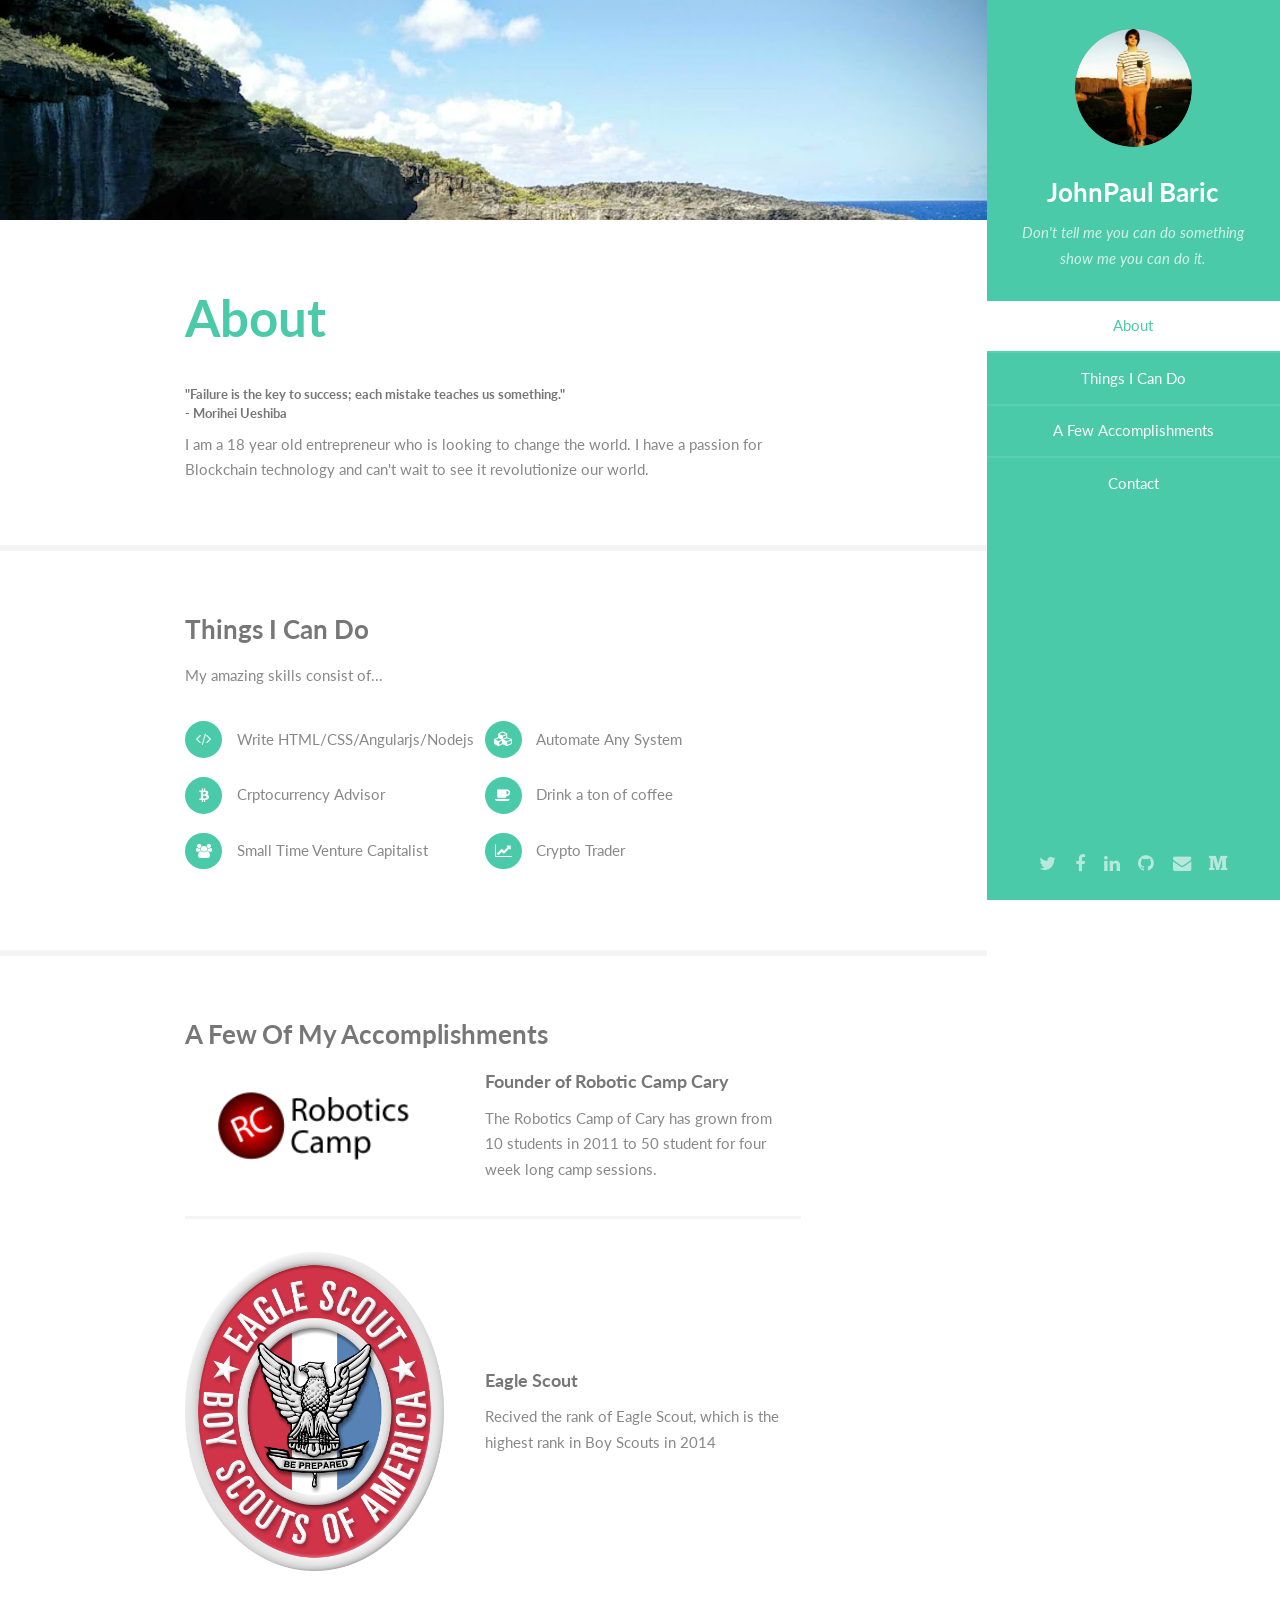
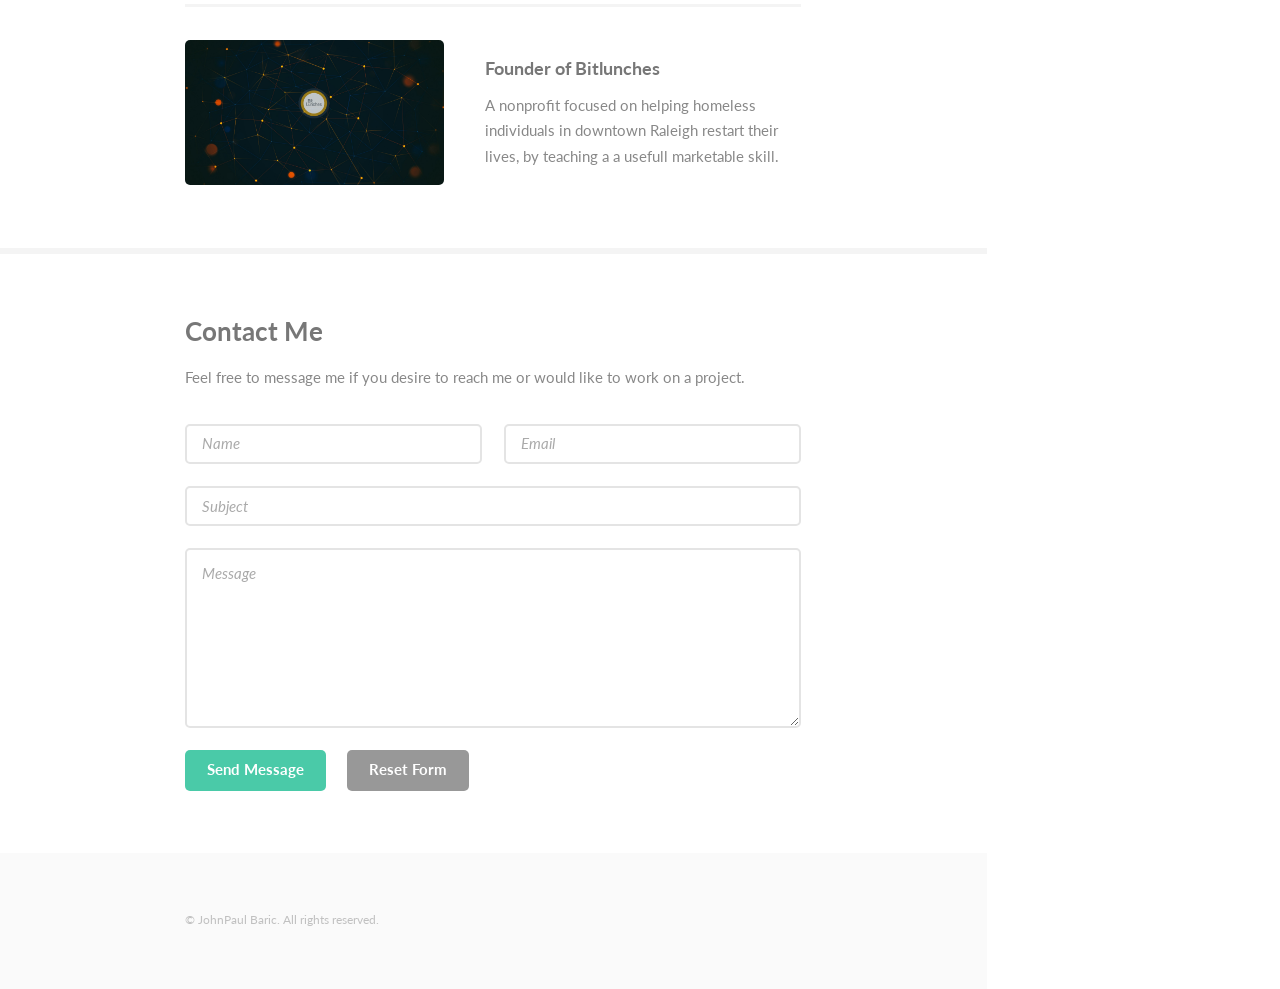
==== index.html @ 10dd4b43 "Added link to Medium Blog" ====
<!DOCTYPE HTML>
<html>
	<head>
		<title>JohnPaul Baric</title>
		<meta charset="utf-8" />
		<meta name="viewport" content="width=device-width, initial-scale=1" />
		<!--[if lte IE 8]><script src="assets/js/ie/html5shiv.js"></script><![endif]-->
		<link rel="stylesheet" href="assets/css/main.css" />
		<!--[if lte IE 8]><link rel="stylesheet" href="assets/css/ie8.css" /><![endif]-->
        <script>
            (function(i,s,o,g,r,a,m){i['GoogleAnalyticsObject']=r;i[r]=i[r]||function(){
            (i[r].q=i[r].q||[]).push(arguments)},i[r].l=1*new Date();a=s.createElement(o),
            m=s.getElementsByTagName(o)[0];a.async=1;a.src=g;m.parentNode.insertBefore(a,m)
            })(window,document,'script','//www.google-analytics.com/analytics.js','ga');

            ga('create', 'UA-65203435-1', 'auto');
            ga('require', 'linkid', 'linkid.js');
            ga('send', 'pageview');
        </script>
        <!-- Hotjar Tracking Code for www.johnpaulbaric.com -->
        <script>
            (function(h,o,t,j,a,r){
                h.hj=h.hj||function(){(h.hj.q=h.hj.q||[]).push(arguments)};
                h._hjSettings={hjid:55781,hjsv:5};
                a=o.getElementsByTagName('head')[0];
                r=o.createElement('script');r.async=1;
                r.src=t+h._hjSettings.hjid+j+h._hjSettings.hjsv;
                a.appendChild(r);
            })(window,document,'//static.hotjar.com/c/hotjar-','.js?sv=');
        </script>
        <!--Email account via Google-->
        <meta name="google-site-verification" content="q5b1dgiEZxtO61WcZIBKE08a9x5kZm52XqmSxS_akTI" />
	</head>
	<body>

		<!-- Header -->
			<section id="header">
				<header>
					<span class="image avatar"><img src="images/avatar.jpg" alt="" /></span>
					<h1 id="logo"><a href="#">JohnPaul Baric</a></h1>
					<p>Don't tell me you can do something show me you can do it.</p>
				</header>
				<nav id="nav">
					<ul>
						<li><a href="#one" class="active">About</a></li>
						<li><a href="#two">Things I Can Do</a></li>
						<li><a href="#three">A Few Accomplishments</a></li>
						<li><a href="#four">Contact</a></li>
                        <!-- <li><a href="#five">Blog</a></li> -->
					</ul>
				</nav>
				<footer>
					<ul class="icons">
						<li><a href="https://twitter.com/jpmi1" class="icon fa-twitter"><span class="label">Twitter</span></a></li>
						<li><a href="https://www.facebook.com/johnpaul.baric" class="icon fa-facebook"><span class="label">Facebook</span></a></li>
						<li><a href="https://www.linkedin.com/pub/johnpaul-baric/64/2a7/637" class="icon fa-linkedin"><span class="label">Linkedin</span></a></li>
						<li><a href="https://github.com/jpmi1" class="icon fa-github"><span class="label">Github</span></a></li>
						<li><a href="mailto:jpmimln@gmail.com?subject=Contacting%20You%20From%20the%20Internet" class="icon fa-envelope"><span class="label">Email</span></a></li>
                        <li><a hred="https://medium.com/@jpmi1" class="icon fa-medium"><span class="label">Mediuym</span></a></li>
					</ul>
				</footer>
			</section>

		<!-- Wrapper -->
			<div id="wrapper">

				<!-- Main -->
					<div id="main">

						<!-- One -->
							<section id="one">
								<div class="container">
									<header class="major">
										<h2>About</h2>
										<h5>"Failure is the key to success; each mistake teaches us something."<br />- Morihei Ueshiba
                                        </h5>
									</header>
									<p>I am a 18 year old entrepreneur who is looking to change the world. I have a passion for Blockchain technology and can't wait to see it revolutionize our world.</p>
								</div>
							</section>

						<!-- Two -->
							<section id="two">
								<div class="container">
									<h3>Things I Can Do</h3>
									<p>My amazing skills consist of...</p>
									<ul class="feature-icons">
										<li class="fa-code">Write HTML/CSS/Angularjs/Nodejs</li>
										<li class="fa-cubes">Automate Any System</li>
										<li class="fa-btc">Crptocurrency Advisor</li>
										<li class="fa-coffee">Drink a ton of coffee</li>
										<li class="fa-users">Small Time Venture Capitalist </li>
										<li class="fa-line-chart">Crypto Trader</li>
									</ul>
								</div>
							</section>

						<!-- Three -->
							<section id="three">
								<div class="container">
									<h3>A Few Of My Accomplishments</h3>
									<div class="features">
										<article>
											<a href="http://roboticcampcary.com" class="image"><img src="images/pic01.png" alt="" /></a>
											<div class="inner">
												<h4>Founder of Robotic Camp Cary</h4>
												<p>The Robotics Camp of Cary has grown from 10 students in 2011 to 50 student for four week long camp sessions.</p>
											</div>
										</article>
										<article>
											<a href="#" class="image"><img src="images/pic02.png" alt="" /></a>
											<div class="inner">
												<h4>Eagle Scout</h4>
												<p>Recived the rank of Eagle Scout, which is the highest rank in Boy Scouts in 2014 </p>
											</div>
										</article>
										<article>
											<a href="http://bitlunches.org" class="image"><img src="images/pic03.png" alt="" /></a>
											<div class="inner">
												<h4>Founder of Bitlunches</h4>
												<p>A nonprofit focused on helping homeless individuals in downtown Raleigh restart their lives, by teaching a a usefull marketable skill.</p>
											</div>
										</article>
									</div>
								</div>
							</section>

						<!-- Four -->
							<section id="four">
								<div class="container">
									<h3>Contact Me</h3>
									<p>Feel free to message me if you desire to reach me or would like to work on a project.</p>
									<form method="post" action="http://formspree.io/jpmimln@gmail.com">
										<div class="row uniform">
											<div class="6u 12u(xsmall)"><input type="text" name="name" id="name" placeholder="Name" /></div>
											<div class="6u 12u(xsmall)"><input type="email" name="email" id="email" placeholder="Email" /></div>
										</div>
										<div class="row uniform">
											<div class="12u"><input type="text" name="subject" id="subject" placeholder="Subject" /></div>
										</div>
										<div class="row uniform">
											<div class="12u"><textarea name="message" id="message" placeholder="Message" rows="6"></textarea></div>
										</div>
										<div class="row uniform">
											<div class="12u">
												<ul class="actions">
													<li><input type="submit" class="special" value="Send Message" /></li>
													<li><input type="reset" value="Reset Form" /></li>
												</ul>
											</div>
										</div>
									</form>
								</div>
                        </section>
					</div>

				<!-- Footer -->
					<section id="footer">
						<div class="container">
							<ul class="copyright">
								<li>&copy; JohnPaul Baric. All rights reserved.</li>
						</div>
					</section>

			</div>

		<!-- Scripts -->
			<script src="assets/js/jquery.min.js"></script>
			<script src="assets/js/jquery.scrollzer.min.js"></script>
			<script src="assets/js/jquery.scrolly.min.js"></script>
			<script src="assets/js/skel.min.js"></script>
			<script src="assets/js/util.js"></script>
			<!--[if lte IE 8]><script src="assets/js/ie/respond.min.js"></script><![endif]-->
			<script src="assets/js/main.js"></script>

	</body>
</html>
---- assets/css/main.css ----
@import url("font-awesome.min.css");
@import url("http://fonts.googleapis.com/css?family=Lato:400,400italic,700,700italic|Source+Code+Pro:400");

/*
	Read Only by HTML5 UP
	html5up.net | @n33co
	Free for personal and commercial use under the CCA 3.0 license (html5up.net/license)
*/

/* Reset */

	html, body, div, span, applet, object, iframe, h1, h2, h3, h4, h5, h6, p, blockquote, pre, a, abbr, acronym, address, big, cite, code, del, dfn, em, img, ins, kbd, q, s, samp, small, strike, strong, sub, sup, tt, var, b, u, i, center, dl, dt, dd, ol, ul, li, fieldset, form, label, legend, table, caption, tbody, tfoot, thead, tr, th, td, article, aside, canvas, details, embed, figure, figcaption, footer, header, hgroup, menu, nav, output, ruby, section, summary, time, mark, audio, video {
		margin: 0;
		padding: 0;
		border: 0;
		font-size: 100%;
		font: inherit;
		vertical-align: baseline;
	}

	article, aside, details, figcaption, figure, footer, header, hgroup, menu, nav, section {
		display: block;
	}

	body {
		line-height: 1;
	}

	ol, ul {
		list-style: none;
	}

	blockquote, q {
		quotes: none;
	}

	blockquote:before, blockquote:after, q:before, q:after {
		content: '';
		content: none;
	}

	table {
		border-collapse: collapse;
		border-spacing: 0;
	}

	body {
		-webkit-text-size-adjust: none;
	}

/* Box Model */

	*, *:before, *:after {
		-moz-box-sizing: border-box;
		-webkit-box-sizing: border-box;
		box-sizing: border-box;
	}

/* Containers */

	.container {
		margin-left: auto;
		margin-right: auto;
	}

	.container.\31 25\25 {
		width: 100%;
		max-width: 56.25em;
		min-width: 45em;
	}

	.container.\37 5\25 {
		width: 33.75em;
	}

	.container.\35 0\25 {
		width: 22.5em;
	}

	.container.\32 5\25 {
		width: 11.25em;
	}

	.container {
		width: 45em;
	}

	@media screen and (max-width: 1680px) {

		.container.\31 25\25 {
			width: 100%;
			max-width: 56.25em;
			min-width: 45em;
		}

		.container.\37 5\25 {
			width: 33.75em;
		}

		.container.\35 0\25 {
			width: 22.5em;
		}

		.container.\32 5\25 {
			width: 11.25em;
		}

		.container {
			width: 45em;
		}

	}

	@media screen and (max-width: 1280px) {

		.container.\31 25\25 {
			width: 100%;
			max-width: 52.5em;
			min-width: 42em;
		}

		.container.\37 5\25 {
			width: 31.5em;
		}

		.container.\35 0\25 {
			width: 21em;
		}

		.container.\32 5\25 {
			width: 10.5em;
		}

		.container {
			width: 42em;
		}

	}

	@media screen and (max-width: 1024px) {

		.container.\31 25\25 {
			width: 100%;
			max-width: 106.25%;
			min-width: 85%;
		}

		.container.\37 5\25 {
			width: 63.75%;
		}

		.container.\35 0\25 {
			width: 42.5%;
		}

		.container.\32 5\25 {
			width: 21.25%;
		}

		.container {
			width: 85% !important;
		}

	}

	@media screen and (max-width: 736px) {

		.container.\31 25\25 {
			width: 100%;
			max-width: 112.5%;
			min-width: 90%;
		}

		.container.\37 5\25 {
			width: 67.5%;
		}

		.container.\35 0\25 {
			width: 45%;
		}

		.container.\32 5\25 {
			width: 22.5%;
		}

		.container {
			width: 90% !important;
		}

	}

	@media screen and (max-width: 480px) {

		.container.\31 25\25 {
			width: 100%;
			max-width: 112.5%;
			min-width: 90%;
		}

		.container.\37 5\25 {
			width: 67.5%;
		}

		.container.\35 0\25 {
			width: 45%;
		}

		.container.\32 5\25 {
			width: 22.5%;
		}

		.container {
			width: 90% !important;
		}

	}

/* Grid */

	.row {
		border-bottom: solid 1px transparent;
		-moz-box-sizing: border-box;
		-webkit-box-sizing: border-box;
		box-sizing: border-box;
	}

	.row > * {
		float: left;
		-moz-box-sizing: border-box;
		-webkit-box-sizing: border-box;
		box-sizing: border-box;
	}

	.row:after, .row:before {
		content: '';
		display: block;
		clear: both;
		height: 0;
	}

	.row.uniform > * > :first-child {
		margin-top: 0;
	}

	.row.uniform > * > :last-child {
		margin-bottom: 0;
	}

	.row.\30 \25 > * {
		padding: 0 0 0 0em;
	}

	.row.\30 \25 {
		margin: 0 0 -1px 0em;
	}

	.row.uniform.\30 \25 > * {
		padding: 0em 0 0 0em;
	}

	.row.uniform.\30 \25 {
		margin: 0em 0 -1px 0em;
	}

	.row > * {
		padding: 0 0 0 2em;
	}

	.row {
		margin: 0 0 -1px -2em;
	}

	.row.uniform > * {
		padding: 2em 0 0 2em;
	}

	.row.uniform {
		margin: -2em 0 -1px -2em;
	}

	.row.\32 00\25 > * {
		padding: 0 0 0 4em;
	}

	.row.\32 00\25 {
		margin: 0 0 -1px -4em;
	}

	.row.uniform.\32 00\25 > * {
		padding: 4em 0 0 4em;
	}

	.row.uniform.\32 00\25 {
		margin: -4em 0 -1px -4em;
	}

	.row.\31 50\25 > * {
		padding: 0 0 0 3em;
	}

	.row.\31 50\25 {
		margin: 0 0 -1px -3em;
	}

	.row.uniform.\31 50\25 > * {
		padding: 3em 0 0 3em;
	}

	.row.uniform.\31 50\25 {
		margin: -3em 0 -1px -3em;
	}

	.row.\35 0\25 > * {
		padding: 0 0 0 1em;
	}

	.row.\35 0\25 {
		margin: 0 0 -1px -1em;
	}

	.row.uniform.\35 0\25 > * {
		padding: 1em 0 0 1em;
	}

	.row.uniform.\35 0\25 {
		margin: -1em 0 -1px -1em;
	}

	.row.\32 5\25 > * {
		padding: 0 0 0 0.5em;
	}

	.row.\32 5\25 {
		margin: 0 0 -1px -0.5em;
	}

	.row.uniform.\32 5\25 > * {
		padding: 0.5em 0 0 0.5em;
	}

	.row.uniform.\32 5\25 {
		margin: -0.5em 0 -1px -0.5em;
	}

	.\31 2u, .\31 2u\24 {
		width: 100%;
		clear: none;
		margin-left: 0;
	}

	.\31 1u, .\31 1u\24 {
		width: 91.6666666667%;
		clear: none;
		margin-left: 0;
	}

	.\31 0u, .\31 0u\24 {
		width: 83.3333333333%;
		clear: none;
		margin-left: 0;
	}

	.\39 u, .\39 u\24 {
		width: 75%;
		clear: none;
		margin-left: 0;
	}

	.\38 u, .\38 u\24 {
		width: 66.6666666667%;
		clear: none;
		margin-left: 0;
	}

	.\37 u, .\37 u\24 {
		width: 58.3333333333%;
		clear: none;
		margin-left: 0;
	}

	.\36 u, .\36 u\24 {
		width: 50%;
		clear: none;
		margin-left: 0;
	}

	.\35 u, .\35 u\24 {
		width: 41.6666666667%;
		clear: none;
		margin-left: 0;
	}

	.\34 u, .\34 u\24 {
		width: 33.3333333333%;
		clear: none;
		margin-left: 0;
	}

	.\33 u, .\33 u\24 {
		width: 25%;
		clear: none;
		margin-left: 0;
	}

	.\32 u, .\32 u\24 {
		width: 16.6666666667%;
		clear: none;
		margin-left: 0;
	}

	.\31 u, .\31 u\24 {
		width: 8.3333333333%;
		clear: none;
		margin-left: 0;
	}

	.\31 2u\24 + *,
	.\31 1u\24 + *,
	.\31 0u\24 + *,
	.\39 u\24 + *,
	.\38 u\24 + *,
	.\37 u\24 + *,
	.\36 u\24 + *,
	.\35 u\24 + *,
	.\34 u\24 + *,
	.\33 u\24 + *,
	.\32 u\24 + *,
	.\31 u\24 + * {
		clear: left;
	}

	.\-11u {
		margin-left: 91.66667%;
	}

	.\-10u {
		margin-left: 83.33333%;
	}

	.\-9u {
		margin-left: 75%;
	}

	.\-8u {
		margin-left: 66.66667%;
	}

	.\-7u {
		margin-left: 58.33333%;
	}

	.\-6u {
		margin-left: 50%;
	}

	.\-5u {
		margin-left: 41.66667%;
	}

	.\-4u {
		margin-left: 33.33333%;
	}

	.\-3u {
		margin-left: 25%;
	}

	.\-2u {
		margin-left: 16.66667%;
	}

	.\-1u {
		margin-left: 8.33333%;
	}

	@media screen and (max-width: 1680px) {

		.row > * {
			padding: 0 0 0 2em;
		}

		.row {
			margin: 0 0 -1px -2em;
		}

		.row.uniform > * {
			padding: 2em 0 0 2em;
		}

		.row.uniform {
			margin: -2em 0 -1px -2em;
		}

		.row.\32 00\25 > * {
			padding: 0 0 0 4em;
		}

		.row.\32 00\25 {
			margin: 0 0 -1px -4em;
		}

		.row.uniform.\32 00\25 > * {
			padding: 4em 0 0 4em;
		}

		.row.uniform.\32 00\25 {
			margin: -4em 0 -1px -4em;
		}

		.row.\31 50\25 > * {
			padding: 0 0 0 3em;
		}

		.row.\31 50\25 {
			margin: 0 0 -1px -3em;
		}

		.row.uniform.\31 50\25 > * {
			padding: 3em 0 0 3em;
		}

		.row.uniform.\31 50\25 {
			margin: -3em 0 -1px -3em;
		}

		.row.\35 0\25 > * {
			padding: 0 0 0 1em;
		}

		.row.\35 0\25 {
			margin: 0 0 -1px -1em;
		}

		.row.uniform.\35 0\25 > * {
			padding: 1em 0 0 1em;
		}

		.row.uniform.\35 0\25 {
			margin: -1em 0 -1px -1em;
		}

		.row.\32 5\25 > * {
			padding: 0 0 0 0.5em;
		}

		.row.\32 5\25 {
			margin: 0 0 -1px -0.5em;
		}

		.row.uniform.\32 5\25 > * {
			padding: 0.5em 0 0 0.5em;
		}

		.row.uniform.\32 5\25 {
			margin: -0.5em 0 -1px -0.5em;
		}

		.\31 2u\28xlarge\29, .\31 2u\24\28xlarge\29 {
			width: 100%;
			clear: none;
			margin-left: 0;
		}

		.\31 1u\28xlarge\29, .\31 1u\24\28xlarge\29 {
			width: 91.6666666667%;
			clear: none;
			margin-left: 0;
		}

		.\31 0u\28xlarge\29, .\31 0u\24\28xlarge\29 {
			width: 83.3333333333%;
			clear: none;
			margin-left: 0;
		}

		.\39 u\28xlarge\29, .\39 u\24\28xlarge\29 {
			width: 75%;
			clear: none;
			margin-left: 0;
		}

		.\38 u\28xlarge\29, .\38 u\24\28xlarge\29 {
			width: 66.6666666667%;
			clear: none;
			margin-left: 0;
		}

		.\37 u\28xlarge\29, .\37 u\24\28xlarge\29 {
			width: 58.3333333333%;
			clear: none;
			margin-left: 0;
		}

		.\36 u\28xlarge\29, .\36 u\24\28xlarge\29 {
			width: 50%;
			clear: none;
			margin-left: 0;
		}

		.\35 u\28xlarge\29, .\35 u\24\28xlarge\29 {
			width: 41.6666666667%;
			clear: none;
			margin-left: 0;
		}

		.\34 u\28xlarge\29, .\34 u\24\28xlarge\29 {
			width: 33.3333333333%;
			clear: none;
			margin-left: 0;
		}

		.\33 u\28xlarge\29, .\33 u\24\28xlarge\29 {
			width: 25%;
			clear: none;
			margin-left: 0;
		}

		.\32 u\28xlarge\29, .\32 u\24\28xlarge\29 {
			width: 16.6666666667%;
			clear: none;
			margin-left: 0;
		}

		.\31 u\28xlarge\29, .\31 u\24\28xlarge\29 {
			width: 8.3333333333%;
			clear: none;
			margin-left: 0;
		}

		.\31 2u\24\28xlarge\29 + *,
		.\31 1u\24\28xlarge\29 + *,
		.\31 0u\24\28xlarge\29 + *,
		.\39 u\24\28xlarge\29 + *,
		.\38 u\24\28xlarge\29 + *,
		.\37 u\24\28xlarge\29 + *,
		.\36 u\24\28xlarge\29 + *,
		.\35 u\24\28xlarge\29 + *,
		.\34 u\24\28xlarge\29 + *,
		.\33 u\24\28xlarge\29 + *,
		.\32 u\24\28xlarge\29 + *,
		.\31 u\24\28xlarge\29 + * {
			clear: left;
		}

		.\-11u\28xlarge\29 {
			margin-left: 91.66667%;
		}

		.\-10u\28xlarge\29 {
			margin-left: 83.33333%;
		}

		.\-9u\28xlarge\29 {
			margin-left: 75%;
		}

		.\-8u\28xlarge\29 {
			margin-left: 66.66667%;
		}

		.\-7u\28xlarge\29 {
			margin-left: 58.33333%;
		}

		.\-6u\28xlarge\29 {
			margin-left: 50%;
		}

		.\-5u\28xlarge\29 {
			margin-left: 41.66667%;
		}

		.\-4u\28xlarge\29 {
			margin-left: 33.33333%;
		}

		.\-3u\28xlarge\29 {
			margin-left: 25%;
		}

		.\-2u\28xlarge\29 {
			margin-left: 16.66667%;
		}

		.\-1u\28xlarge\29 {
			margin-left: 8.33333%;
		}

	}

	@media screen and (max-width: 1280px) {

		.row > * {
			padding: 0 0 0 1.5em;
		}

		.row {
			margin: 0 0 -1px -1.5em;
		}

		.row.uniform > * {
			padding: 1.5em 0 0 1.5em;
		}

		.row.uniform {
			margin: -1.5em 0 -1px -1.5em;
		}

		.row.\32 00\25 > * {
			padding: 0 0 0 3em;
		}

		.row.\32 00\25 {
			margin: 0 0 -1px -3em;
		}

		.row.uniform.\32 00\25 > * {
			padding: 3em 0 0 3em;
		}

		.row.uniform.\32 00\25 {
			margin: -3em 0 -1px -3em;
		}

		.row.\31 50\25 > * {
			padding: 0 0 0 2.25em;
		}

		.row.\31 50\25 {
			margin: 0 0 -1px -2.25em;
		}

		.row.uniform.\31 50\25 > * {
			padding: 2.25em 0 0 2.25em;
		}

		.row.uniform.\31 50\25 {
			margin: -2.25em 0 -1px -2.25em;
		}

		.row.\35 0\25 > * {
			padding: 0 0 0 0.75em;
		}

		.row.\35 0\25 {
			margin: 0 0 -1px -0.75em;
		}

		.row.uniform.\35 0\25 > * {
			padding: 0.75em 0 0 0.75em;
		}

		.row.uniform.\35 0\25 {
			margin: -0.75em 0 -1px -0.75em;
		}

		.row.\32 5\25 > * {
			padding: 0 0 0 0.375em;
		}

		.row.\32 5\25 {
			margin: 0 0 -1px -0.375em;
		}

		.row.uniform.\32 5\25 > * {
			padding: 0.375em 0 0 0.375em;
		}

		.row.uniform.\32 5\25 {
			margin: -0.375em 0 -1px -0.375em;
		}

		.\31 2u\28large\29, .\31 2u\24\28large\29 {
			width: 100%;
			clear: none;
			margin-left: 0;
		}

		.\31 1u\28large\29, .\31 1u\24\28large\29 {
			width: 91.6666666667%;
			clear: none;
			margin-left: 0;
		}

		.\31 0u\28large\29, .\31 0u\24\28large\29 {
			width: 83.3333333333%;
			clear: none;
			margin-left: 0;
		}

		.\39 u\28large\29, .\39 u\24\28large\29 {
			width: 75%;
			clear: none;
			margin-left: 0;
		}

		.\38 u\28large\29, .\38 u\24\28large\29 {
			width: 66.6666666667%;
			clear: none;
			margin-left: 0;
		}

		.\37 u\28large\29, .\37 u\24\28large\29 {
			width: 58.3333333333%;
			clear: none;
			margin-left: 0;
		}

		.\36 u\28large\29, .\36 u\24\28large\29 {
			width: 50%;
			clear: none;
			margin-left: 0;
		}

		.\35 u\28large\29, .\35 u\24\28large\29 {
			width: 41.6666666667%;
			clear: none;
			margin-left: 0;
		}

		.\34 u\28large\29, .\34 u\24\28large\29 {
			width: 33.3333333333%;
			clear: none;
			margin-left: 0;
		}

		.\33 u\28large\29, .\33 u\24\28large\29 {
			width: 25%;
			clear: none;
			margin-left: 0;
		}

		.\32 u\28large\29, .\32 u\24\28large\29 {
			width: 16.6666666667%;
			clear: none;
			margin-left: 0;
		}

		.\31 u\28large\29, .\31 u\24\28large\29 {
			width: 8.3333333333%;
			clear: none;
			margin-left: 0;
		}

		.\31 2u\24\28large\29 + *,
		.\31 1u\24\28large\29 + *,
		.\31 0u\24\28large\29 + *,
		.\39 u\24\28large\29 + *,
		.\38 u\24\28large\29 + *,
		.\37 u\24\28large\29 + *,
		.\36 u\24\28large\29 + *,
		.\35 u\24\28large\29 + *,
		.\34 u\24\28large\29 + *,
		.\33 u\24\28large\29 + *,
		.\32 u\24\28large\29 + *,
		.\31 u\24\28large\29 + * {
			clear: left;
		}

		.\-11u\28large\29 {
			margin-left: 91.66667%;
		}

		.\-10u\28large\29 {
			margin-left: 83.33333%;
		}

		.\-9u\28large\29 {
			margin-left: 75%;
		}

		.\-8u\28large\29 {
			margin-left: 66.66667%;
		}

		.\-7u\28large\29 {
			margin-left: 58.33333%;
		}

		.\-6u\28large\29 {
			margin-left: 50%;
		}

		.\-5u\28large\29 {
			margin-left: 41.66667%;
		}

		.\-4u\28large\29 {
			margin-left: 33.33333%;
		}

		.\-3u\28large\29 {
			margin-left: 25%;
		}

		.\-2u\28large\29 {
			margin-left: 16.66667%;
		}

		.\-1u\28large\29 {
			margin-left: 8.33333%;
		}

	}

	@media screen and (max-width: 1024px) {

		.row > * {
			padding: 0 0 0 1.5em;
		}

		.row {
			margin: 0 0 -1px -1.5em;
		}

		.row.uniform > * {
			padding: 1.5em 0 0 1.5em;
		}

		.row.uniform {
			margin: -1.5em 0 -1px -1.5em;
		}

		.row.\32 00\25 > * {
			padding: 0 0 0 3em;
		}

		.row.\32 00\25 {
			margin: 0 0 -1px -3em;
		}

		.row.uniform.\32 00\25 > * {
			padding: 3em 0 0 3em;
		}

		.row.uniform.\32 00\25 {
			margin: -3em 0 -1px -3em;
		}

		.row.\31 50\25 > * {
			padding: 0 0 0 2.25em;
		}

		.row.\31 50\25 {
			margin: 0 0 -1px -2.25em;
		}

		.row.uniform.\31 50\25 > * {
			padding: 2.25em 0 0 2.25em;
		}

		.row.uniform.\31 50\25 {
			margin: -2.25em 0 -1px -2.25em;
		}

		.row.\35 0\25 > * {
			padding: 0 0 0 0.75em;
		}

		.row.\35 0\25 {
			margin: 0 0 -1px -0.75em;
		}

		.row.uniform.\35 0\25 > * {
			padding: 0.75em 0 0 0.75em;
		}

		.row.uniform.\35 0\25 {
			margin: -0.75em 0 -1px -0.75em;
		}

		.row.\32 5\25 > * {
			padding: 0 0 0 0.375em;
		}

		.row.\32 5\25 {
			margin: 0 0 -1px -0.375em;
		}

		.row.uniform.\32 5\25 > * {
			padding: 0.375em 0 0 0.375em;
		}

		.row.uniform.\32 5\25 {
			margin: -0.375em 0 -1px -0.375em;
		}

		.\31 2u\28medium\29, .\31 2u\24\28medium\29 {
			width: 100%;
			clear: none;
			margin-left: 0;
		}

		.\31 1u\28medium\29, .\31 1u\24\28medium\29 {
			width: 91.6666666667%;
			clear: none;
			margin-left: 0;
		}

		.\31 0u\28medium\29, .\31 0u\24\28medium\29 {
			width: 83.3333333333%;
			clear: none;
			margin-left: 0;
		}

		.\39 u\28medium\29, .\39 u\24\28medium\29 {
			width: 75%;
			clear: none;
			margin-left: 0;
		}

		.\38 u\28medium\29, .\38 u\24\28medium\29 {
			width: 66.6666666667%;
			clear: none;
			margin-left: 0;
		}

		.\37 u\28medium\29, .\37 u\24\28medium\29 {
			width: 58.3333333333%;
			clear: none;
			margin-left: 0;
		}

		.\36 u\28medium\29, .\36 u\24\28medium\29 {
			width: 50%;
			clear: none;
			margin-left: 0;
		}

		.\35 u\28medium\29, .\35 u\24\28medium\29 {
			width: 41.6666666667%;
			clear: none;
			margin-left: 0;
		}

		.\34 u\28medium\29, .\34 u\24\28medium\29 {
			width: 33.3333333333%;
			clear: none;
			margin-left: 0;
		}

		.\33 u\28medium\29, .\33 u\24\28medium\29 {
			width: 25%;
			clear: none;
			margin-left: 0;
		}

		.\32 u\28medium\29, .\32 u\24\28medium\29 {
			width: 16.6666666667%;
			clear: none;
			margin-left: 0;
		}

		.\31 u\28medium\29, .\31 u\24\28medium\29 {
			width: 8.3333333333%;
			clear: none;
			margin-left: 0;
		}

		.\31 2u\24\28medium\29 + *,
		.\31 1u\24\28medium\29 + *,
		.\31 0u\24\28medium\29 + *,
		.\39 u\24\28medium\29 + *,
		.\38 u\24\28medium\29 + *,
		.\37 u\24\28medium\29 + *,
		.\36 u\24\28medium\29 + *,
		.\35 u\24\28medium\29 + *,
		.\34 u\24\28medium\29 + *,
		.\33 u\24\28medium\29 + *,
		.\32 u\24\28medium\29 + *,
		.\31 u\24\28medium\29 + * {
			clear: left;
		}

		.\-11u\28medium\29 {
			margin-left: 91.66667%;
		}

		.\-10u\28medium\29 {
			margin-left: 83.33333%;
		}

		.\-9u\28medium\29 {
			margin-left: 75%;
		}

		.\-8u\28medium\29 {
			margin-left: 66.66667%;
		}

		.\-7u\28medium\29 {
			margin-left: 58.33333%;
		}

		.\-6u\28medium\29 {
			margin-left: 50%;
		}

		.\-5u\28medium\29 {
			margin-left: 41.66667%;
		}

		.\-4u\28medium\29 {
			margin-left: 33.33333%;
		}

		.\-3u\28medium\29 {
			margin-left: 25%;
		}

		.\-2u\28medium\29 {
			margin-left: 16.66667%;
		}

		.\-1u\28medium\29 {
			margin-left: 8.33333%;
		}

	}

	@media screen and (max-width: 736px) {

		.row > * {
			padding: 0 0 0 1.25em;
		}

		.row {
			margin: 0 0 -1px -1.25em;
		}

		.row.uniform > * {
			padding: 1.25em 0 0 1.25em;
		}

		.row.uniform {
			margin: -1.25em 0 -1px -1.25em;
		}

		.row.\32 00\25 > * {
			padding: 0 0 0 2.5em;
		}

		.row.\32 00\25 {
			margin: 0 0 -1px -2.5em;
		}

		.row.uniform.\32 00\25 > * {
			padding: 2.5em 0 0 2.5em;
		}

		.row.uniform.\32 00\25 {
			margin: -2.5em 0 -1px -2.5em;
		}

		.row.\31 50\25 > * {
			padding: 0 0 0 1.875em;
		}

		.row.\31 50\25 {
			margin: 0 0 -1px -1.875em;
		}

		.row.uniform.\31 50\25 > * {
			padding: 1.875em 0 0 1.875em;
		}

		.row.uniform.\31 50\25 {
			margin: -1.875em 0 -1px -1.875em;
		}

		.row.\35 0\25 > * {
			padding: 0 0 0 0.625em;
		}

		.row.\35 0\25 {
			margin: 0 0 -1px -0.625em;
		}

		.row.uniform.\35 0\25 > * {
			padding: 0.625em 0 0 0.625em;
		}

		.row.uniform.\35 0\25 {
			margin: -0.625em 0 -1px -0.625em;
		}

		.row.\32 5\25 > * {
			padding: 0 0 0 0.3125em;
		}

		.row.\32 5\25 {
			margin: 0 0 -1px -0.3125em;
		}

		.row.uniform.\32 5\25 > * {
			padding: 0.3125em 0 0 0.3125em;
		}

		.row.uniform.\32 5\25 {
			margin: -0.3125em 0 -1px -0.3125em;
		}

		.\31 2u\28small\29, .\31 2u\24\28small\29 {
			width: 100%;
			clear: none;
			margin-left: 0;
		}

		.\31 1u\28small\29, .\31 1u\24\28small\29 {
			width: 91.6666666667%;
			clear: none;
			margin-left: 0;
		}

		.\31 0u\28small\29, .\31 0u\24\28small\29 {
			width: 83.3333333333%;
			clear: none;
			margin-left: 0;
		}

		.\39 u\28small\29, .\39 u\24\28small\29 {
			width: 75%;
			clear: none;
			margin-left: 0;
		}

		.\38 u\28small\29, .\38 u\24\28small\29 {
			width: 66.6666666667%;
			clear: none;
			margin-left: 0;
		}

		.\37 u\28small\29, .\37 u\24\28small\29 {
			width: 58.3333333333%;
			clear: none;
			margin-left: 0;
		}

		.\36 u\28small\29, .\36 u\24\28small\29 {
			width: 50%;
			clear: none;
			margin-left: 0;
		}

		.\35 u\28small\29, .\35 u\24\28small\29 {
			width: 41.6666666667%;
			clear: none;
			margin-left: 0;
		}

		.\34 u\28small\29, .\34 u\24\28small\29 {
			width: 33.3333333333%;
			clear: none;
			margin-left: 0;
		}

		.\33 u\28small\29, .\33 u\24\28small\29 {
			width: 25%;
			clear: none;
			margin-left: 0;
		}

		.\32 u\28small\29, .\32 u\24\28small\29 {
			width: 16.6666666667%;
			clear: none;
			margin-left: 0;
		}

		.\31 u\28small\29, .\31 u\24\28small\29 {
			width: 8.3333333333%;
			clear: none;
			margin-left: 0;
		}

		.\31 2u\24\28small\29 + *,
		.\31 1u\24\28small\29 + *,
		.\31 0u\24\28small\29 + *,
		.\39 u\24\28small\29 + *,
		.\38 u\24\28small\29 + *,
		.\37 u\24\28small\29 + *,
		.\36 u\24\28small\29 + *,
		.\35 u\24\28small\29 + *,
		.\34 u\24\28small\29 + *,
		.\33 u\24\28small\29 + *,
		.\32 u\24\28small\29 + *,
		.\31 u\24\28small\29 + * {
			clear: left;
		}

		.\-11u\28small\29 {
			margin-left: 91.66667%;
		}

		.\-10u\28small\29 {
			margin-left: 83.33333%;
		}

		.\-9u\28small\29 {
			margin-left: 75%;
		}

		.\-8u\28small\29 {
			margin-left: 66.66667%;
		}

		.\-7u\28small\29 {
			margin-left: 58.33333%;
		}

		.\-6u\28small\29 {
			margin-left: 50%;
		}

		.\-5u\28small\29 {
			margin-left: 41.66667%;
		}

		.\-4u\28small\29 {
			margin-left: 33.33333%;
		}

		.\-3u\28small\29 {
			margin-left: 25%;
		}

		.\-2u\28small\29 {
			margin-left: 16.66667%;
		}

		.\-1u\28small\29 {
			margin-left: 8.33333%;
		}

	}

	@media screen and (max-width: 480px) {

		.row > * {
			padding: 0 0 0 1.25em;
		}

		.row {
			margin: 0 0 -1px -1.25em;
		}

		.row.uniform > * {
			padding: 1.25em 0 0 1.25em;
		}

		.row.uniform {
			margin: -1.25em 0 -1px -1.25em;
		}

		.row.\32 00\25 > * {
			padding: 0 0 0 2.5em;
		}

		.row.\32 00\25 {
			margin: 0 0 -1px -2.5em;
		}

		.row.uniform.\32 00\25 > * {
			padding: 2.5em 0 0 2.5em;
		}

		.row.uniform.\32 00\25 {
			margin: -2.5em 0 -1px -2.5em;
		}

		.row.\31 50\25 > * {
			padding: 0 0 0 1.875em;
		}

		.row.\31 50\25 {
			margin: 0 0 -1px -1.875em;
		}

		.row.uniform.\31 50\25 > * {
			padding: 1.875em 0 0 1.875em;
		}

		.row.uniform.\31 50\25 {
			margin: -1.875em 0 -1px -1.875em;
		}

		.row.\35 0\25 > * {
			padding: 0 0 0 0.625em;
		}

		.row.\35 0\25 {
			margin: 0 0 -1px -0.625em;
		}

		.row.uniform.\35 0\25 > * {
			padding: 0.625em 0 0 0.625em;
		}

		.row.uniform.\35 0\25 {
			margin: -0.625em 0 -1px -0.625em;
		}

		.row.\32 5\25 > * {
			padding: 0 0 0 0.3125em;
		}

		.row.\32 5\25 {
			margin: 0 0 -1px -0.3125em;
		}

		.row.uniform.\32 5\25 > * {
			padding: 0.3125em 0 0 0.3125em;
		}

		.row.uniform.\32 5\25 {
			margin: -0.3125em 0 -1px -0.3125em;
		}

		.\31 2u\28xsmall\29, .\31 2u\24\28xsmall\29 {
			width: 100%;
			clear: none;
			margin-left: 0;
		}

		.\31 1u\28xsmall\29, .\31 1u\24\28xsmall\29 {
			width: 91.6666666667%;
			clear: none;
			margin-left: 0;
		}

		.\31 0u\28xsmall\29, .\31 0u\24\28xsmall\29 {
			width: 83.3333333333%;
			clear: none;
			margin-left: 0;
		}

		.\39 u\28xsmall\29, .\39 u\24\28xsmall\29 {
			width: 75%;
			clear: none;
			margin-left: 0;
		}

		.\38 u\28xsmall\29, .\38 u\24\28xsmall\29 {
			width: 66.6666666667%;
			clear: none;
			margin-left: 0;
		}

		.\37 u\28xsmall\29, .\37 u\24\28xsmall\29 {
			width: 58.3333333333%;
			clear: none;
			margin-left: 0;
		}

		.\36 u\28xsmall\29, .\36 u\24\28xsmall\29 {
			width: 50%;
			clear: none;
			margin-left: 0;
		}

		.\35 u\28xsmall\29, .\35 u\24\28xsmall\29 {
			width: 41.6666666667%;
			clear: none;
			margin-left: 0;
		}

		.\34 u\28xsmall\29, .\34 u\24\28xsmall\29 {
			width: 33.3333333333%;
			clear: none;
			margin-left: 0;
		}

		.\33 u\28xsmall\29, .\33 u\24\28xsmall\29 {
			width: 25%;
			clear: none;
			margin-left: 0;
		}

		.\32 u\28xsmall\29, .\32 u\24\28xsmall\29 {
			width: 16.6666666667%;
			clear: none;
			margin-left: 0;
		}

		.\31 u\28xsmall\29, .\31 u\24\28xsmall\29 {
			width: 8.3333333333%;
			clear: none;
			margin-left: 0;
		}

		.\31 2u\24\28xsmall\29 + *,
		.\31 1u\24\28xsmall\29 + *,
		.\31 0u\24\28xsmall\29 + *,
		.\39 u\24\28xsmall\29 + *,
		.\38 u\24\28xsmall\29 + *,
		.\37 u\24\28xsmall\29 + *,
		.\36 u\24\28xsmall\29 + *,
		.\35 u\24\28xsmall\29 + *,
		.\34 u\24\28xsmall\29 + *,
		.\33 u\24\28xsmall\29 + *,
		.\32 u\24\28xsmall\29 + *,
		.\31 u\24\28xsmall\29 + * {
			clear: left;
		}

		.\-11u\28xsmall\29 {
			margin-left: 91.66667%;
		}

		.\-10u\28xsmall\29 {
			margin-left: 83.33333%;
		}

		.\-9u\28xsmall\29 {
			margin-left: 75%;
		}

		.\-8u\28xsmall\29 {
			margin-left: 66.66667%;
		}

		.\-7u\28xsmall\29 {
			margin-left: 58.33333%;
		}

		.\-6u\28xsmall\29 {
			margin-left: 50%;
		}

		.\-5u\28xsmall\29 {
			margin-left: 41.66667%;
		}

		.\-4u\28xsmall\29 {
			margin-left: 33.33333%;
		}

		.\-3u\28xsmall\29 {
			margin-left: 25%;
		}

		.\-2u\28xsmall\29 {
			margin-left: 16.66667%;
		}

		.\-1u\28xsmall\29 {
			margin-left: 8.33333%;
		}

	}

/* Basic */

	body {
		background: #fff;
	}

	body, input, select, textarea {
		color: #888;
		font-family: "Lato", sans-serif;
		font-size: 16pt;
		font-weight: 400;
		line-height: 1.75em;
	}

	a {
		-moz-transition: color 0.2s ease-in-out, border-color 0.2s ease-in-out;
		-webkit-transition: color 0.2s ease-in-out, border-color 0.2s ease-in-out;
		-ms-transition: color 0.2s ease-in-out, border-color 0.2s ease-in-out;
		transition: color 0.2s ease-in-out, border-color 0.2s ease-in-out;
		border-bottom: solid 1px #e4e4e4;
		color: inherit;
		text-decoration: none;
	}

		a:hover {
			border-bottom-color: transparent;
			color: #4acaa8 !important;
		}

	strong, b {
		color: #777;
		font-weight: 700;
	}

	em, i {
		font-style: italic;
	}

	p {
		margin: 0 0 2.25em 0;
	}

	h1, h2, h3, h4, h5, h6 {
		color: #777;
		font-weight: 700;
		line-height: 1em;
		margin: 0 0 0.5625em 0;
	}

		h1 a, h2 a, h3 a, h4 a, h5 a, h6 a {
			border: 0;
			color: inherit;
			text-decoration: none;
		}

	h2 {
		font-size: 2em;
		line-height: 1.5em;
	}

	h3 {
		font-size: 1.75em;
		line-height: 1.5em;
	}

	h4 {
		font-size: 1.25em;
		line-height: 1.5em;
	}

	h5 {
		font-size: 0.9em;
		line-height: 1.5em;
	}

	h6 {
		font-size: 0.7em;
		line-height: 1.5em;
	}

	sub {
		font-size: 0.8em;
		position: relative;
		top: 0.5em;
	}

	sup {
		font-size: 0.8em;
		position: relative;
		top: -0.5em;
	}

	hr {
		border: 0;
		border-bottom: solid 2px #f4f4f4;
		margin: 2.25em 0;
	}

		hr.major {
			margin: 3.375em 0;
		}

	blockquote {
		border-left: solid 8px #e4e4e4;
		font-style: italic;
		margin: 0 0 2.25em 0;
		padding: 0.5em 0 0.5em 2em;
	}

	code {
		background: #555;
		border-radius: 5px;
		color: #fff;
		font-family: "Source Code Pro", monospace;
		font-size: 0.9em;
		margin: 0 0.25em;
		padding: 0.25em 0.65em;
	}

	pre {
		font-family: "Source Code Pro", monospace;
		font-size: 0.9em;
		margin: 0 0 2.25em 0;
	}

		pre code {
			-webkit-overflow-scrolling: touch;
			display: block;
			line-height: 1.5em;
			overflow-x: auto;
			padding: 1em 1.5em;
		}

	.align-left {
		text-align: left;
	}

	.align-center {
		text-align: center;
	}

	.align-right {
		text-align: right;
	}

/* Section/Article */

	section.special, article.special {
		text-align: center;
	}

	header p {
		color: #aaa;
		position: relative;
		margin: 0 0 1.6875em 0;
	}

	header h2 + p {
		font-size: 1.25em;
		margin-top: -0.5em;
		line-height: 1.5em;
	}

	header h3 + p {
		font-size: 1.1em;
		margin-top: -0.35em;
		line-height: 1.5em;
	}

	header h4 + p,
	header h5 + p,
	header h6 + p {
		font-size: 0.9em;
		margin-top: -0.25em;
		line-height: 1.5em;
	}

	header.major h2 {
		color: #4acaa8;
		font-size: 3.5em;
	}

		header.major h2 + p {
			color: #777;
			font-size: 1.75em;
			font-weight: 700;
			margin-top: -0.75em;
		}

/* Form */

	form {
		margin: 0 0 2.25em 0;
	}

	label {
		color: #777;
		display: block;
		font-size: 0.9em;
		font-weight: 700;
		margin: 0 0 1.125em 0;
	}

	input::-moz-focus-inner {
		border: 0;
		padding: 0;
	}

	input[type="text"],
	input[type="password"],
	input[type="email"],
	select,
	textarea {
		-moz-appearance: none;
		-webkit-appearance: none;
		-ms-appearance: none;
		appearance: none;
		border-radius: 5px;
		border: none;
		border: solid 2px #e4e4e4;
		color: inherit;
		display: block;
		outline: 0;
		padding: 0 1em;
		text-decoration: none;
		width: 100%;
	}

		input[type="text"]:invalid,
		input[type="password"]:invalid,
		input[type="email"]:invalid,
		select:invalid,
		textarea:invalid {
			box-shadow: none;
		}

		input[type="text"]:focus,
		input[type="password"]:focus,
		input[type="email"]:focus,
		select:focus,
		textarea:focus {
			border-color: #4acaa8;
		}

	.select-wrapper {
		text-decoration: none;
		display: block;
		position: relative;
	}

		.select-wrapper:before {
			-moz-osx-font-smoothing: grayscale;
			-webkit-font-smoothing: antialiased;
			font-family: FontAwesome;
			font-style: normal;
			font-weight: normal;
			text-transform: none !important;
		}

		.select-wrapper:before {
			color: #e4e4e4;
			content: '\f078';
			display: block;
			height: 2.75em;
			line-height: 2.75em;
			pointer-events: none;
			position: absolute;
			right: 0;
			text-align: center;
			top: 0;
			width: 2.75em;
		}

		.select-wrapper select::-ms-expand {
			display: none;
		}

	input[type="text"],
	input[type="password"],
	input[type="email"],
	select {
		height: 2.75em;
	}

	textarea {
		padding: 0.75em 1em;
	}

	input[type="checkbox"],
	input[type="radio"] {
		-moz-appearance: none;
		-webkit-appearance: none;
		-ms-appearance: none;
		appearance: none;
		display: block;
		float: left;
		margin-right: -2em;
		opacity: 0;
		width: 1em;
		z-index: -1;
	}

		input[type="checkbox"] + label,
		input[type="radio"] + label {
			text-decoration: none;
			color: #888;
			cursor: pointer;
			display: inline-block;
			font-size: 1em;
			font-weight: 400;
			padding-left: 2.4em;
			padding-right: 0.75em;
			position: relative;
		}

			input[type="checkbox"] + label:before,
			input[type="radio"] + label:before {
				-moz-osx-font-smoothing: grayscale;
				-webkit-font-smoothing: antialiased;
				font-family: FontAwesome;
				font-style: normal;
				font-weight: normal;
				text-transform: none !important;
			}

			input[type="checkbox"] + label:before,
			input[type="radio"] + label:before {
				background: #fafafa;
				border-radius: 5px;
				border: solid 2px #e4e4e4;
				content: '';
				display: inline-block;
				height: 1.65em;
				left: 0;
				line-height: 1.58125em;
				position: absolute;
				text-align: center;
				top: 0;
				width: 1.65em;
			}

		input[type="checkbox"]:checked + label:before,
		input[type="radio"]:checked + label:before {
			background: #989898;
			border-color: #989898;
			color: #ffffff;
			content: '\f00c';
		}

		input[type="checkbox"]:focus + label:before,
		input[type="radio"]:focus + label:before {
			border-color: #4acaa8;
		}

	input[type="checkbox"] + label:before {
		border-radius: 5px;
	}

	input[type="radio"] + label:before {
		border-radius: 100%;
	}

	::-webkit-input-placeholder {
		color: #aaa !important;
		font-style: italic;
		opacity: 1.0;
	}

	:-moz-placeholder {
		color: #aaa !important;
		font-style: italic;
		opacity: 1.0;
	}

	::-moz-placeholder {
		color: #aaa !important;
		font-style: italic;
		opacity: 1.0;
	}

	:-ms-input-placeholder {
		color: #aaa !important;
		font-style: italic;
		opacity: 1.0;
	}

	.formerize-placeholder {
		color: #aaa !important;
		font-style: italic;
		opacity: 1.0;
	}

/* Box */

	.box {
		border-radius: 5px;
		border: solid 2px #e4e4e4;
		margin-bottom: 2.25em;
		padding: 1.5em;
	}

		.box > :last-child,
		.box > :last-child > :last-child,
		.box > :last-child > :last-child > :last-child {
			margin-bottom: 0;
		}

		.box.alt {
			border: 0;
			border-radius: 0;
			padding: 0;
		}

/* Icon */

	.icon {
		text-decoration: none;
		border-bottom: none;
		position: relative;
	}

		.icon:before {
			-moz-osx-font-smoothing: grayscale;
			-webkit-font-smoothing: antialiased;
			font-family: FontAwesome;
			font-style: normal;
			font-weight: normal;
			text-transform: none !important;
		}

		.icon > .label {
			display: none;
		}

/* Image */

	.image {
		border-radius: 5px;
		border: 0;
		display: inline-block;
		position: relative;
	}

		.image img {
			border-radius: 5px;
			display: block;
		}

		.image.left {
			float: left;
			margin: 0 2.5em 2em 0;
			top: 0.25em;
		}

		.image.right {
			float: right;
			margin: 0 0 2em 2.5em;
			top: 0.25em;
		}

		.image.fit {
			display: block;
			margin: 0 0 2.25em 0;
			width: 100%;
		}

			.image.fit img {
				display: block;
				width: 100%;
			}

		.image.avatar {
			border-radius: 100%;
			overflow: hidden;
		}

			.image.avatar img {
				border-radius: 100%;
				display: block;
				width: 100%;
			}

/* List */

	ol {
		list-style: decimal;
		margin: 0 0 2.25em 0;
		padding-left: 1.25em;
	}

		ol li {
			padding-left: 0.25em;
		}

	ul {
		list-style: disc;
		margin: 0 0 2.25em 0;
		padding-left: 1em;
	}

		ul li {
			padding-left: 0.5em;
		}

		ul.alt {
			list-style: none;
			padding-left: 0;
		}

			ul.alt li {
				border-top: solid 2px #f4f4f4;
				padding: 0.5em 0;
			}

				ul.alt li:first-child {
					border-top: 0;
					padding-top: 0;
				}

		ul.feature-icons {
			list-style: none;
			padding-left: 0;
		}

			ul.feature-icons li {
				text-decoration: none;
				display: inline-block;
				margin: 0 0 1.6875em 0;
				padding: 0.35em 0 0 3.5em;
				position: relative;
				vertical-align: top;
				width: 48%;
			}

				ul.feature-icons li:before {
					-moz-osx-font-smoothing: grayscale;
					-webkit-font-smoothing: antialiased;
					font-family: FontAwesome;
					font-style: normal;
					font-weight: normal;
					text-transform: none !important;
				}

				ul.feature-icons li:before {
					background: #4acaa8;
					border-radius: 100%;
					color: #ffffff;
					display: block;
					height: 2.5em;
					left: 0;
					line-height: 2.5em;
					position: absolute;
					text-align: center;
					top: 0;
					width: 2.5em;
				}

		ul.icons {
			cursor: default;
			list-style: none;
			padding-left: 0;
		}

			ul.icons li {
				display: inline-block;
				padding: 0 1em 0 0;
			}

				ul.icons li:last-child {
					padding-right: 0 !important;
				}

				ul.icons li .icon:before {
					font-size: 1.25em;
				}

		ul.actions {
			cursor: default;
			list-style: none;
			padding-left: 0;
		}

			ul.actions li {
				display: inline-block;
				padding: 0 1.125em 0 0;
				vertical-align: middle;
			}

				ul.actions li:last-child {
					padding-right: 0;
				}

			ul.actions.small li {
				padding: 0 0.5625em 0 0;
			}

			ul.actions.vertical li {
				display: block;
				padding: 1.125em 0 0 0;
			}

				ul.actions.vertical li:first-child {
					padding-top: 0;
				}

				ul.actions.vertical li > * {
					margin-bottom: 0;
				}

			ul.actions.vertical.small li {
				padding: 0.5625em 0 0 0;
			}

				ul.actions.vertical.small li:first-child {
					padding-top: 0;
				}

			ul.actions.fit {
				display: table;
				margin-left: -1.125em;
				padding: 0;
				table-layout: fixed;
				width: calc(100% + 1.125em);
			}

				ul.actions.fit li {
					display: table-cell;
					padding: 0 0 0 1.125em;
				}

					ul.actions.fit li > * {
						margin-bottom: 0;
					}

				ul.actions.fit.small {
					margin-left: -0.5625em;
					width: calc(100% + 0.5625em);
				}

					ul.actions.fit.small li {
						padding: 0 0 0 0.5625em;
					}

	dl {
		margin: 0 0 2.25em 0;
	}

/* Table */

	.table-wrapper {
		-webkit-overflow-scrolling: touch;
		overflow-x: auto;
	}

	table {
		margin: 0 0 2.25em 0;
		width: 100%;
	}

		table tbody tr {
			border: solid 2px #f4f4f4;
			border-left: 0;
			border-right: 0;
		}

			table tbody tr:nth-child(2n + 1) {
				background-color: #fafafa;
			}

		table td {
			padding: 0.75em 0.75em;
		}

		table th {
			color: #777;
			font-size: 0.9em;
			font-weight: 700;
			padding: 0 0.75em 0.75em 0.75em;
			text-align: left;
		}

		table thead {
			border-bottom: solid 4px #e4e4e4;
		}

		table tfoot {
			border-top: solid 4px #e4e4e4;
		}

		table.alt {
			border-collapse: separate;
		}

			table.alt tbody tr td {
				border: solid 2px #e4e4e4;
				border-left-width: 0;
				border-top-width: 0;
			}

				table.alt tbody tr td:first-child {
					border-left-width: 2px;
				}

			table.alt tbody tr:first-child td {
				border-top-width: 2px;
			}

			table.alt thead {
				border-bottom: 0;
			}

			table.alt tfoot {
				border-top: 0;
			}

/* Button */

	input[type="submit"],
	input[type="reset"],
	input[type="button"],
	.button {
		-moz-appearance: none;
		-webkit-appearance: none;
		-ms-appearance: none;
		appearance: none;
		-moz-transition: background-color 0.2s ease-in-out, color 0.2s ease-in-out;
		-webkit-transition: background-color 0.2s ease-in-out, color 0.2s ease-in-out;
		-ms-transition: background-color 0.2s ease-in-out, color 0.2s ease-in-out;
		transition: background-color 0.2s ease-in-out, color 0.2s ease-in-out;
		background-color: #989898;
		border-radius: 5px;
		border: 0;
		color: #ffffff !important;
		cursor: pointer;
		display: inline-block;
		font-weight: 700;
		height: 2.75em;
		line-height: 2.75em;
		padding: 0 1.5em;
		text-align: center;
		text-decoration: none;
		white-space: nowrap;
	}

		input[type="submit"]:hover,
		input[type="reset"]:hover,
		input[type="button"]:hover,
		.button:hover {
			background-color: #a5a5a5;
			color: #ffffff !important;
		}

		input[type="submit"]:active,
		input[type="reset"]:active,
		input[type="button"]:active,
		.button:active {
			background-color: #8b8b8b;
		}

		input[type="submit"].icon,
		input[type="reset"].icon,
		input[type="button"].icon,
		.button.icon {
			padding-left: 1.35em;
		}

			input[type="submit"].icon:before,
			input[type="reset"].icon:before,
			input[type="button"].icon:before,
			.button.icon:before {
				margin-right: 0.5em;
			}

		input[type="submit"].fit,
		input[type="reset"].fit,
		input[type="button"].fit,
		.button.fit {
			display: block;
			margin: 0 0 1.125em 0;
			width: 100%;
		}

		input[type="submit"].small,
		input[type="reset"].small,
		input[type="button"].small,
		.button.small {
			font-size: 0.8em;
		}

		input[type="submit"].big,
		input[type="reset"].big,
		input[type="button"].big,
		.button.big {
			font-size: 1.35em;
		}

		input[type="submit"].alt,
		input[type="reset"].alt,
		input[type="button"].alt,
		.button.alt {
			background-color: transparent;
			box-shadow: inset 0 0 0 2px #e4e4e4;
			color: #777 !important;
		}

			input[type="submit"].alt:hover,
			input[type="reset"].alt:hover,
			input[type="button"].alt:hover,
			.button.alt:hover {
				background-color: #f4f4f4;
				color: #777 !important;
			}

			input[type="submit"].alt:active,
			input[type="reset"].alt:active,
			input[type="button"].alt:active,
			.button.alt:active {
				background-color: #eaeaea;
			}

			input[type="submit"].alt.icon:before,
			input[type="reset"].alt.icon:before,
			input[type="button"].alt.icon:before,
			.button.alt.icon:before {
				color: #aaa;
			}

		input[type="submit"].special,
		input[type="reset"].special,
		input[type="button"].special,
		.button.special {
			background-color: #4acaa8;
			color: #ffffff !important;
		}

			input[type="submit"].special:hover,
			input[type="reset"].special:hover,
			input[type="button"].special:hover,
			.button.special:hover {
				background-color: #5ed0b1;
			}

			input[type="submit"].special:active,
			input[type="reset"].special:active,
			input[type="button"].special:active,
			.button.special:active {
				background-color: #39c29d;
			}

		input[type="submit"].disabled, input[type="submit"]:disabled,
		input[type="reset"].disabled,
		input[type="reset"]:disabled,
		input[type="button"].disabled,
		input[type="button"]:disabled,
		.button.disabled,
		.button:disabled {
			background-color: #888 !important;
			box-shadow: inset 0 -0.15em 0 0 rgba(0, 0, 0, 0.15);
			color: #fff !important;
			cursor: default;
			opacity: 0.25;
		}

/* Features */

	.features article {
		border-top: solid 3px #f4f4f4;
		margin-bottom: 2.25em;
		padding-top: 2.25em;
	}

		.features article:first-child {
			border-top: 0;
			padding-top: 0;
		}

		.features article .image {
			display: inline-block;
			padding-right: 2.5em;
			vertical-align: middle;
			width: 48%;
		}

			.features article .image img {
				display: block;
				width: 100%;
			}

		.features article .inner {
			display: inline-block;
			vertical-align: middle;
			width: 50%;
		}

			.features article .inner > :last-child {
				margin-bottom: 0;
			}

/* Header */

	#header {
		background: #4acaa8;
		color: #d1f1e9;
		height: 100%;
		position: fixed;
		text-align: center;
		top: 0;
		width: 23em;
		right: 0;
	}

		#header h1, #header h2, #header h3, #header h4, #header h5, #header h6 {
			color: #ffffff;
		}

			#header h1 a, #header h2 a, #header h3 a, #header h4 a, #header h5 a, #header h6 a {
				color: #ffffff;
			}

		#header header p {
			color: #b6e9dc;
		}

		#header a {
			color: #d1f1e9;
		}

			#header a:hover {
				color: #ffffff !important;
			}

		#header > header {
			padding: 3em;
		}

			#header > header .avatar {
				display: block;
				margin: 0 auto 2.25em auto;
				width: 8em;
			}

			#header > header h1 {
				font-size: 1.75em;
				margin: 0;
			}

			#header > header p {
				color: #d1f1e9;
				font-style: italic;
				margin: 1em 0 0 0;
			}

		#header > footer {
			bottom: 0;
			left: 0;
			padding: 2em;
			position: absolute;
			width: 100%;
		}

			#header > footer .icons {
				margin: 0;
			}

				#header > footer .icons li a {
					color: #b6e9dc;
				}

		#header > nav ul {
			list-style: none;
			margin: 0;
			padding: 0;
		}

			#header > nav ul li {
				border-top: solid 2px #5ccfb0;
				display: block;
				padding: 0;
			}

				#header > nav ul li a {
					-moz-transition: none;
					-webkit-transition: none;
					-ms-transition: none;
					transition: none;
					border: 0;
					color: #ffffff !important;
					display: block;
					padding: 0.85em 0;
					text-decoration: none;
				}

					#header > nav ul li a.active {
						background: #fff;
						color: #4acaa8 !important;
					}

				#header > nav ul li:first-child {
					border-top: 0;
				}

/* Wrapper */

	#wrapper {
		background: #fff;
		padding-right: 23em;
	}

/* Main */

	#main > section {
		border-top: solid 6px #f4f4f4;
	}

		#main > section > .container {
			padding: 6em 0 4em 0;
		}

		#main > section:first-child {
			border-top: 0;
		}

/* One */

	#one:before {
		background-image: url("../../images/banner.jpg");
		background-position: top right;
		background-repeat: no-repeat;
		background-size: cover;
		content: '';
		display: block;
		height: 15em;
		width: 100%;
	}

/* Footer */

	#footer {
		background: #fafafa;
		border-top: 0;
		color: #c0c0c0;
		overflow: hidden;
		padding: 4em 0 2em 0;
	}

		#footer .copyright {
			line-height: 1em;
			list-style: none;
			padding: 0;
		}

			#footer .copyright li {
				border-left: solid 1px #d4d4d4;
				display: inline-block;
				font-size: 0.8em;
				margin-left: 1em;
				padding-left: 1em;
			}

				#footer .copyright li:first-child {
					border-left: 0;
					margin-left: 0;
					padding-left: 0;
				}

				#footer .copyright li a {
					color: inherit;
				}

/* XLarge */

	@media screen and (max-width: 1680px) {

		/* Basic */

			body, input, select, textarea {
				font-size: 13pt;
			}

		/* Header */

			#header {
				width: 21em;
			}

				#header > header {
					padding: 2em;
				}

				#header > footer {
					padding: 1.5em;
				}

		/* Wrapper */

			#wrapper {
				padding-right: 21em;
			}

		/* Main */

			#main > section > .container {
				padding: 4em 0 2em 0;
			}

	}

/* Large */

	@media screen and (max-width: 1280px) {

		/* Basic */

			body, input, select, textarea {
				font-size: 11pt;
			}

		/* Header */

			#header {
				width: 20em;
			}

		/* Wrapper */

			#wrapper {
				padding-right: 20em;
			}

	}

/* Medium */

	#titleBar {
		display: none;
	}

	@media screen and (max-width: 1024px) {

		/* Basic */

			html, body {
				overflow-x: hidden;
			}

			body, input, select, textarea {
				font-size: 12pt;
			}

		/* Image */

			.image.left, .image.right {
				max-width: 40%;
			}

				.image.left img, .image.right img {
					width: 100%;
				}

		/* Header */

			#header {
				-moz-backface-visibility: hidden;
				-webkit-backface-visibility: hidden;
				-ms-backface-visibility: hidden;
				backface-visibility: hidden;
				-moz-transition: -moz-transform 0.5s ease;
				-webkit-transition: -webkit-transform 0.5s ease;
				-ms-transition: -ms-transform 0.5s ease;
				transition: transform 0.5s ease;
				display: block;
				height: 100%;
				overflow-y: auto;
				position: fixed;
				top: 0;
				width: 23em;
				z-index: 10002;
				-moz-transform: translateX(23em);
				-webkit-transform: translateX(23em);
				-ms-transform: translateX(23em);
				transform: translateX(23em);
				right: 0;
			}

				#header > footer {
					bottom: auto;
					left: auto;
					margin: 1em 0 0 0;
					position: relative;
					right: auto;
					top: auto;
				}

		/* Wrapper */

			#wrapper {
				-moz-backface-visibility: hidden;
				-webkit-backface-visibility: hidden;
				-ms-backface-visibility: hidden;
				backface-visibility: hidden;
				-moz-transition: -moz-transform 0.5s ease;
				-webkit-transition: -webkit-transform 0.5s ease;
				-ms-transition: -ms-transform 0.5s ease;
				transition: transform 0.5s ease;
				padding: 44px 0 1px 0;
			}

		/* One */

			#one:before {
				height: 10em;
			}

		/* Off-Canvas Navigation */

			#titleBar {
				-moz-backface-visibility: hidden;
				-webkit-backface-visibility: hidden;
				-ms-backface-visibility: hidden;
				backface-visibility: hidden;
				-moz-transition: -moz-transform 0.5s ease;
				-webkit-transition: -webkit-transform 0.5s ease;
				-ms-transition: -ms-transform 0.5s ease;
				transition: transform 0.5s ease;
				display: block;
				height: 44px;
				left: 0;
				position: fixed;
				top: 0;
				width: 100%;
				z-index: 10001;
				background: #222;
				color: #fff;
				min-width: 320px;
			}

				#titleBar .title {
					color: #fff;
					display: block;
					font-weight: 700;
					height: 44px;
					line-height: 44px;
					padding: 0 1em;
					width: 100%;
					text-align: left;
				}

					#titleBar .title a {
						border: 0;
						text-decoration: none;
					}

				#titleBar .toggle {
					text-decoration: none;
					height: 4em;
					position: absolute;
					top: 0;
					width: 6em;
					border: 0;
					outline: 0;
					right: 0;
				}

					#titleBar .toggle:before {
						-moz-osx-font-smoothing: grayscale;
						-webkit-font-smoothing: antialiased;
						font-family: FontAwesome;
						font-style: normal;
						font-weight: normal;
						text-transform: none !important;
					}

					#titleBar .toggle:before {
						background: #4acaa8;
						color: #ffffff;
						content: '\f0c9';
						display: block;
						font-size: 18px;
						height: 44px;
						line-height: 44px;
						position: absolute;
						text-align: center;
						top: 0;
						width: 64px;
						right: 0;
					}

			body.header-visible #wrapper, body.header-visible #titleBar {
				-moz-transform: translateX(-23em);
				-webkit-transform: translateX(-23em);
				-ms-transform: translateX(-23em);
				transform: translateX(-23em);
			}

			body.header-visible #header {
				-moz-transform: translateX(0);
				-webkit-transform: translateX(0);
				-ms-transform: translateX(0);
				transform: translateX(0);
			}

	}

/* Small */

	@media screen and (max-width: 736px) {

		/* Basic */

			body, input, select, textarea {
				font-size: 12pt;
			}

			h1 br, h2 br, h3 br, h4 br, h5 br, h6 br {
				display: none;
			}

			h2 {
				font-size: 1.75em;
			}

			h3 {
				font-size: 1.5em;
			}

			h4 {
				font-size: 1em;
			}

		/* Image */

			.image.left {
				margin: 0 1.5em 1em 0;
			}

			.image.right {
				margin: 0 0 1em 1.5em;
			}

		/* Section/Article */

			header br {
				display: none;
			}

			header.major h2 {
				font-size: 2.5em;
			}

				header.major h2 + p {
					font-size: 1.5em;
				}

		/* Features */

			.features article .image {
				display: block;
				margin: 0 0 2.25em 0;
				padding-right: 0;
				width: 100%;
			}

			.features article .inner {
				display: block;
				width: 100%;
			}

		/* Header */

			#header {
				width: 17em;
				-moz-transform: translateX(17em);
				-webkit-transform: translateX(17em);
				-ms-transform: translateX(17em);
				transform: translateX(17em);
				right: 0;
			}

				#header > header {
					padding: 2em;
				}

					#header > header .avatar {
						margin: 0 auto 1.6875em auto;
						width: 6em;
					}

					#header > header h1 {
						font-size: 1.5em;
					}

					#header > header p {
						margin: 1em 0 0 0;
					}

				#header > footer {
					padding: 1.5em;
				}

		/* Main */

			#main > section > .container {
				padding: 2em 0 0 0;
			}

		/* One */

			#one:before {
				height: 7em;
			}

		/* Footer */

			#footer {
				text-align: center;
			}

				#footer .copyright li {
					border-left: 0;
					display: block;
					line-height: 1.75em;
					margin: 0.75em 0 0 0;
					padding-left: 0;
				}

					#footer .copyright li:first-child {
						margin-top: 0;
					}

		/* Off-Canvas Navigation */

			#titleBar .toggle {
				height: 4em;
				width: 6em;
			}

				#titleBar .toggle:before {
					font-size: 14px;
					width: 44px;
				}

			body.header-visible #wrapper, body.header-visible #titleBar {
				-moz-transform: translateX(-17em);
				-webkit-transform: translateX(-17em);
				-ms-transform: translateX(-17em);
				transform: translateX(-17em);
			}

	}

/* XSmall */

	@media screen and (max-width: 480px) {

		/* Basic */

			html, body {
				min-width: 320px;
			}

			body, input, select, textarea {
				font-size: 12pt;
			}

		/* List */

			ul.actions {
				margin: 0 0 2.25em 0;
			}

				ul.actions li {
					display: block;
					padding: 1.125em 0 0 0;
					text-align: center;
					width: 100%;
				}

					ul.actions li:first-child {
						padding-top: 0;
					}

					ul.actions li > * {
						width: 100%;
						margin: 0 !important;
					}

						ul.actions li > *.icon:before {
							margin-left: -2em;
						}

				ul.actions.small li {
					padding: 0.5625em 0 0 0;
				}

					ul.actions.small li:first-child {
						padding-top: 0;
					}

			ul.feature-icons li {
				display: block;
				width: 100%;
			}

		/* Button */

			input[type="submit"],
			input[type="reset"],
			input[type="button"],
			.button {
				padding: 0;
			}

	}
---- assets/css/ie8.css ----
/*
	Read Only by HTML5 UP
	html5up.net | @n33co
	Free for personal and commercial use under the CCA 3.0 license (html5up.net/license)
*/

/* Basic */

	code,
	input[type="text"],
	input[type="password"],
	input[type="email"],
	select,
	textarea,
	.box,
	.image,
	.image img,
	input[type="submit"],
	input[type="reset"],
	input[type="button"],
	.button {
		position: relative;
		-ms-behavior: url("assets/js/ie/PIE.htc");
	}

/* Form */

	input[type="text"],
	input[type="password"],
	input[type="email"],
	select {
		line-height: 2.75em;
	}

	input[type="checkbox"],
	input[type="radio"] {
		-moz-appearance: normal;
		-webkit-appearance: normal;
		-ms-appearance: normal;
		appearance: normal;
	}

		input[type="checkbox"] + label,
		input[type="radio"] + label {
			padding: 0 0 0 1.5em;
		}

			input[type="checkbox"] + label:before,
			input[type="radio"] + label:before {
				display: none;
			}

/* Button */

	input[type="submit"].alt,
	input[type="reset"].alt,
	input[type="button"].alt,
	.button.alt {
		border: solid 2px #e4e4e4;
	}
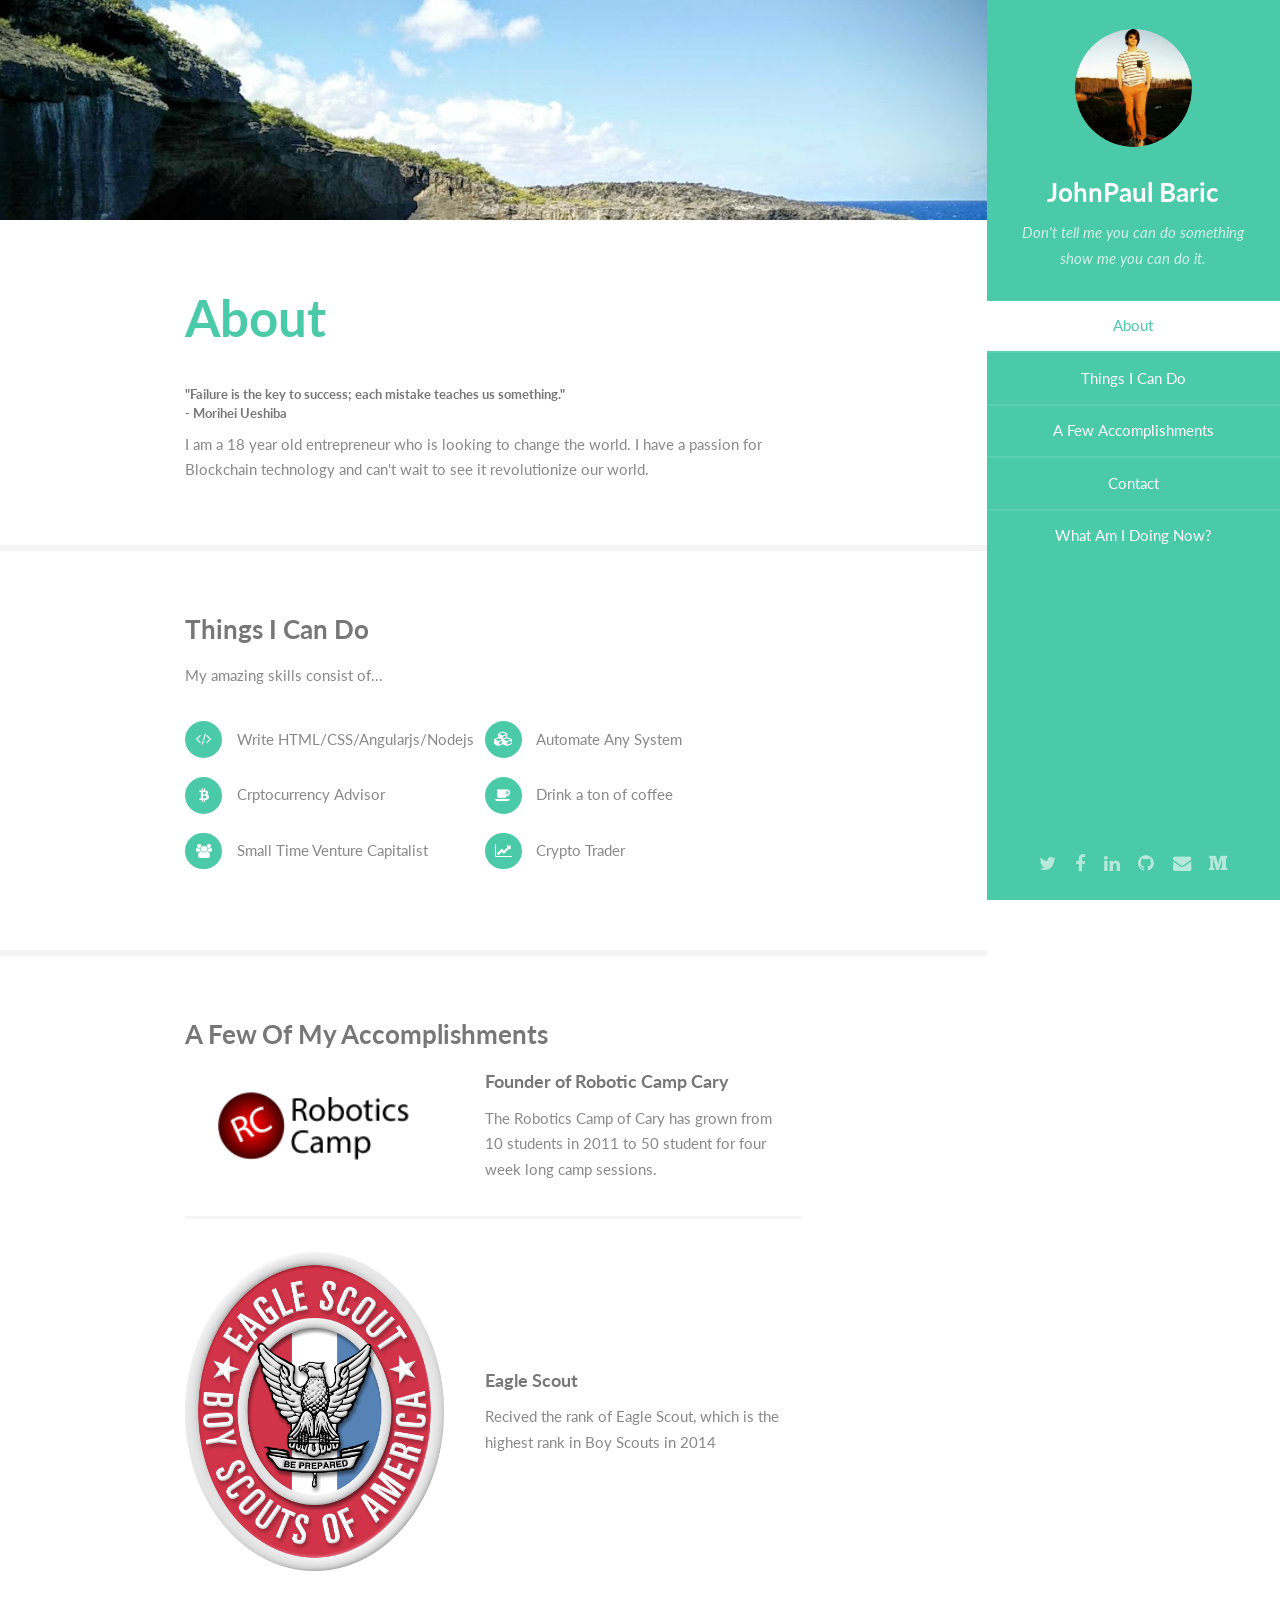
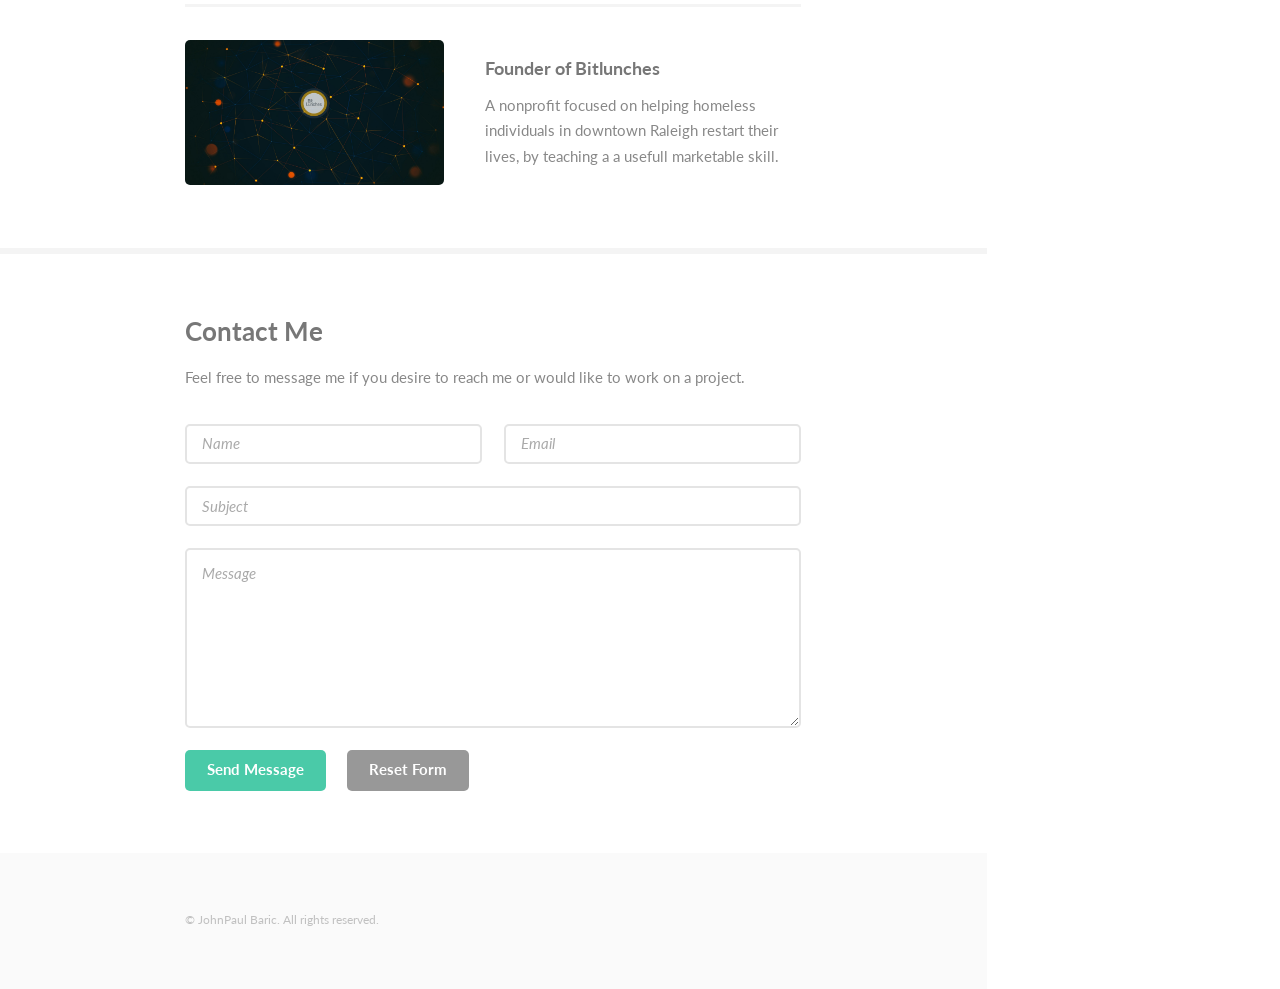
==== commit 982969a0: "added my now.html page" ====
--- a/index.html
+++ b/index.html
@@ -46,7 +46,7 @@
 						<li><a href="#two">Things I Can Do</a></li>
 						<li><a href="#three">A Few Accomplishments</a></li>
 						<li><a href="#four">Contact</a></li>
-                        <!-- <li><a href="#five">Blog</a></li> -->
+                        <li><a href="now.html">What Am I Doing Now?</a></li>
 					</ul>
 				</nav>
 				<footer>
@@ -56,11 +56,11 @@
 						<li><a href="https://www.linkedin.com/pub/johnpaul-baric/64/2a7/637" class="icon fa-linkedin"><span class="label">Linkedin</span></a></li>
 						<li><a href="https://github.com/jpmi1" class="icon fa-github"><span class="label">Github</span></a></li>
 						<li><a href="mailto:jpmimln@gmail.com?subject=Contacting%20You%20From%20the%20Internet" class="icon fa-envelope"><span class="label">Email</span></a></li>
-                        <li><a hred="https://medium.com/@jpmi1" class="icon fa-medium"><span class="label">Mediuym</span></a></li>
+                        <li><a href="https://medium.com/@jpmi1" class="icon fa-medium"><span class="label">Medium</span></a></li>
 					</ul>
 				</footer>
 			</section>
-
+        
 		<!-- Wrapper -->
 			<div id="wrapper">
 
@@ -163,9 +163,13 @@
 					</section>
 
 			</div>
+                
+                
 
 		<!-- Scripts -->
-			<script src="assets/js/jquery.min.js"></script>
+            <script src="javascripts/main.js"></script>
+            <script src="http://ajax.googleapis.com/ajax/libs/jquery/2.0.0/jquery.min.js"></script>
+            <script src="assets/js/jquery.min.js"></script>
 			<script src="assets/js/jquery.scrollzer.min.js"></script>
 			<script src="assets/js/jquery.scrolly.min.js"></script>
 			<script src="assets/js/skel.min.js"></script>
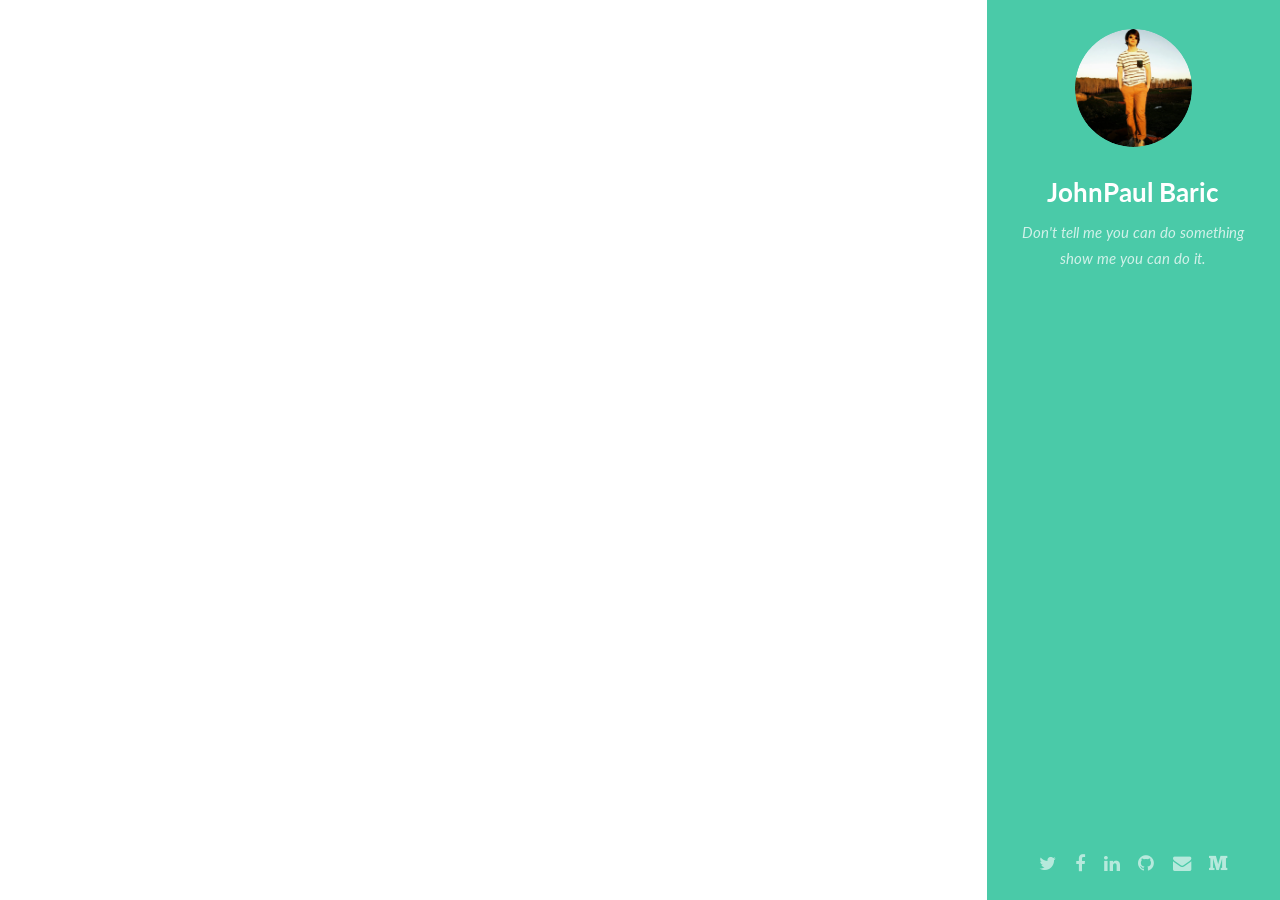
==== commit c59963fb: "Update index.html" ====
--- a/index.html
+++ b/index.html
@@ -40,15 +40,6 @@
 					<h1 id="logo"><a href="#">JohnPaul Baric</a></h1>
 					<p>Don't tell me you can do something show me you can do it.</p>
 				</header>
-				<nav id="nav">
-					<ul>
-						<li><a href="#one" class="active">About</a></li>
-						<li><a href="#two">Things I Can Do</a></li>
-						<li><a href="#three">A Few Accomplishments</a></li>
-						<li><a href="#four">Contact</a></li>
-                        <li><a href="now.html">What Am I Doing Now?</a></li>
-					</ul>
-				</nav>
 				<footer>
 					<ul class="icons">
 						<li><a href="https://twitter.com/jpmi1" class="icon fa-twitter"><span class="label">Twitter</span></a></li>
@@ -60,110 +51,7 @@
 					</ul>
 				</footer>
 			</section>
-        
-		<!-- Wrapper -->
-			<div id="wrapper">
-
-				<!-- Main -->
-					<div id="main">
-
-						<!-- One -->
-							<section id="one">
-								<div class="container">
-									<header class="major">
-										<h2>About</h2>
-										<h5>"Failure is the key to success; each mistake teaches us something."<br />- Morihei Ueshiba
-                                        </h5>
-									</header>
-									<p>I am a 18 year old entrepreneur who is looking to change the world. I have a passion for Blockchain technology and can't wait to see it revolutionize our world.</p>
-								</div>
-							</section>
-
-						<!-- Two -->
-							<section id="two">
-								<div class="container">
-									<h3>Things I Can Do</h3>
-									<p>My amazing skills consist of...</p>
-									<ul class="feature-icons">
-										<li class="fa-code">Write HTML/CSS/Angularjs/Nodejs</li>
-										<li class="fa-cubes">Automate Any System</li>
-										<li class="fa-btc">Crptocurrency Advisor</li>
-										<li class="fa-coffee">Drink a ton of coffee</li>
-										<li class="fa-users">Small Time Venture Capitalist </li>
-										<li class="fa-line-chart">Crypto Trader</li>
-									</ul>
-								</div>
-							</section>
-
-						<!-- Three -->
-							<section id="three">
-								<div class="container">
-									<h3>A Few Of My Accomplishments</h3>
-									<div class="features">
-										<article>
-											<a href="http://roboticcampcary.com" class="image"><img src="images/pic01.png" alt="" /></a>
-											<div class="inner">
-												<h4>Founder of Robotic Camp Cary</h4>
-												<p>The Robotics Camp of Cary has grown from 10 students in 2011 to 50 student for four week long camp sessions.</p>
-											</div>
-										</article>
-										<article>
-											<a href="#" class="image"><img src="images/pic02.png" alt="" /></a>
-											<div class="inner">
-												<h4>Eagle Scout</h4>
-												<p>Recived the rank of Eagle Scout, which is the highest rank in Boy Scouts in 2014 </p>
-											</div>
-										</article>
-										<article>
-											<a href="http://bitlunches.org" class="image"><img src="images/pic03.png" alt="" /></a>
-											<div class="inner">
-												<h4>Founder of Bitlunches</h4>
-												<p>A nonprofit focused on helping homeless individuals in downtown Raleigh restart their lives, by teaching a a usefull marketable skill.</p>
-											</div>
-										</article>
-									</div>
-								</div>
-							</section>
-
-						<!-- Four -->
-							<section id="four">
-								<div class="container">
-									<h3>Contact Me</h3>
-									<p>Feel free to message me if you desire to reach me or would like to work on a project.</p>
-									<form method="post" action="http://formspree.io/jpmimln@gmail.com">
-										<div class="row uniform">
-											<div class="6u 12u(xsmall)"><input type="text" name="name" id="name" placeholder="Name" /></div>
-											<div class="6u 12u(xsmall)"><input type="email" name="email" id="email" placeholder="Email" /></div>
-										</div>
-										<div class="row uniform">
-											<div class="12u"><input type="text" name="subject" id="subject" placeholder="Subject" /></div>
-										</div>
-										<div class="row uniform">
-											<div class="12u"><textarea name="message" id="message" placeholder="Message" rows="6"></textarea></div>
-										</div>
-										<div class="row uniform">
-											<div class="12u">
-												<ul class="actions">
-													<li><input type="submit" class="special" value="Send Message" /></li>
-													<li><input type="reset" value="Reset Form" /></li>
-												</ul>
-											</div>
-										</div>
-									</form>
-								</div>
-                        </section>
-					</div>
-
-				<!-- Footer -->
-					<section id="footer">
-						<div class="container">
-							<ul class="copyright">
-								<li>&copy; JohnPaul Baric. All rights reserved.</li>
-						</div>
-					</section>
-
-			</div>
-                
+    
                 
 
 		<!-- Scripts -->
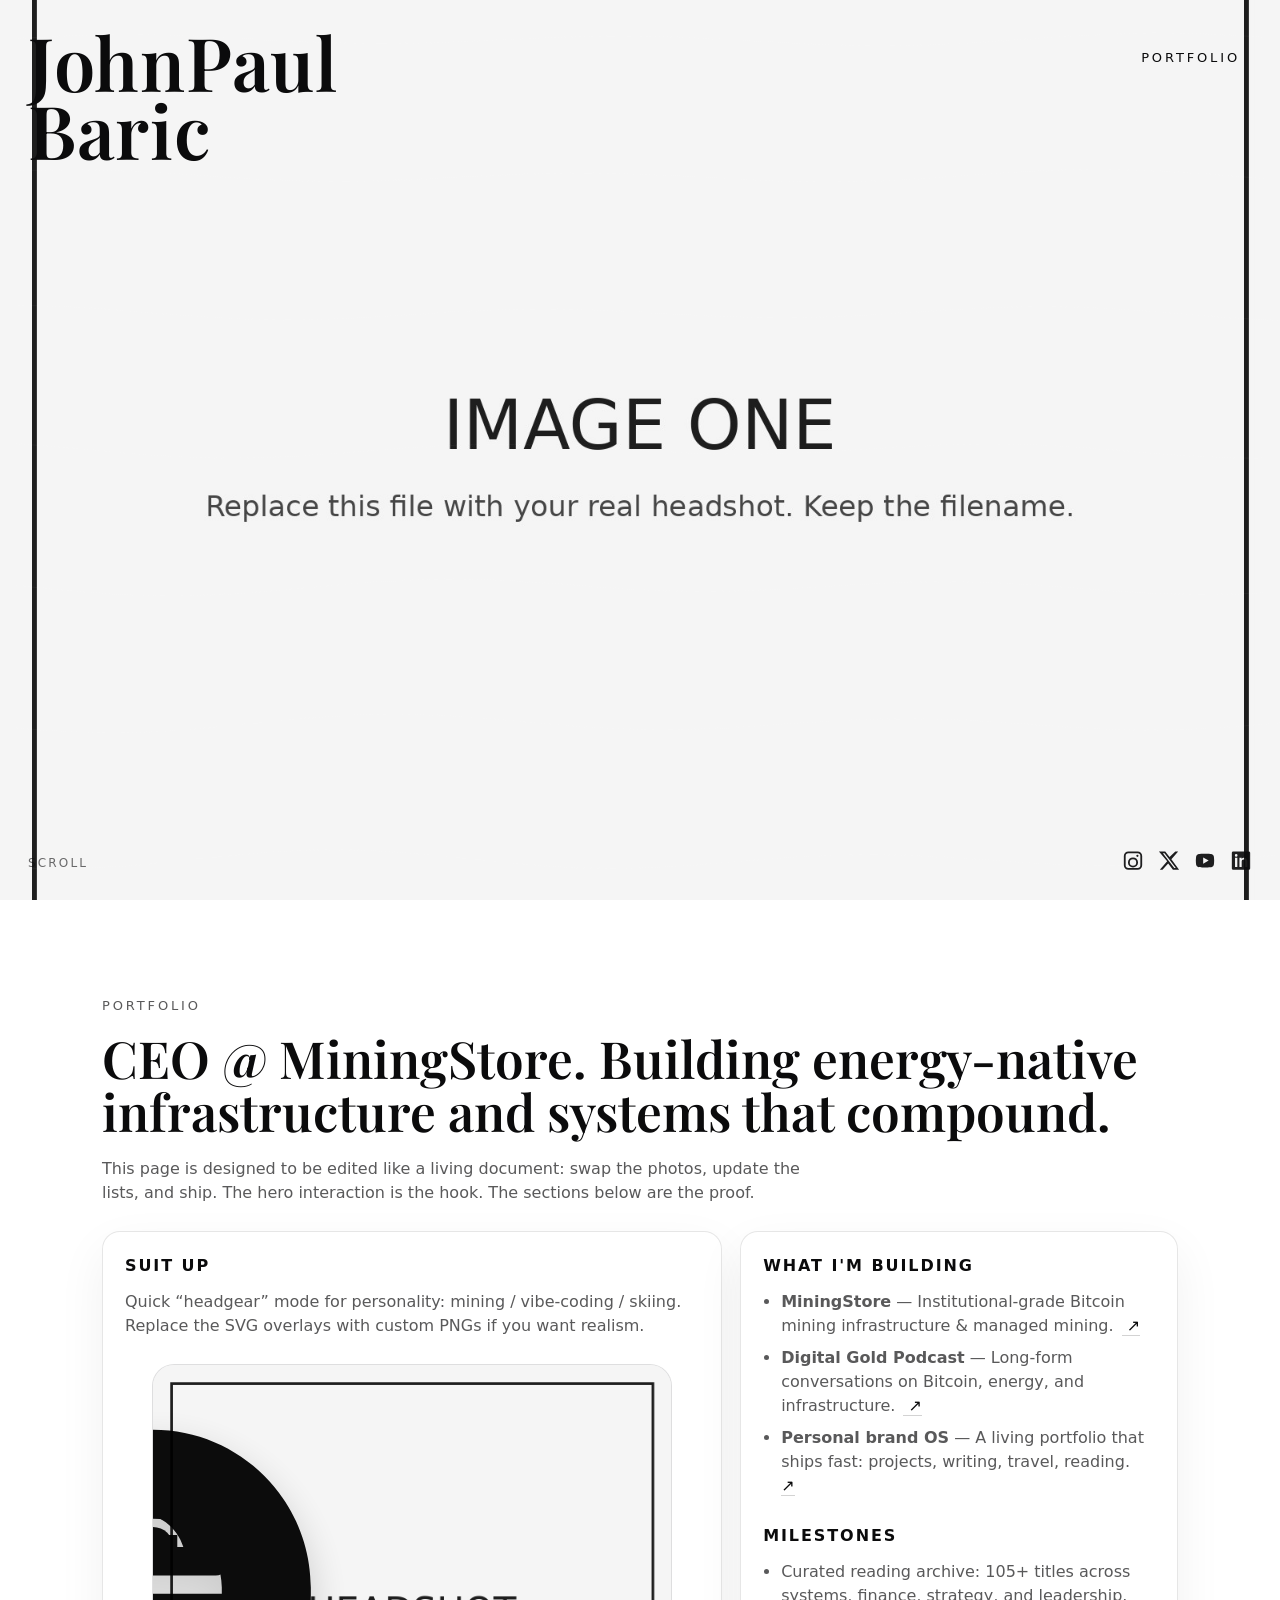
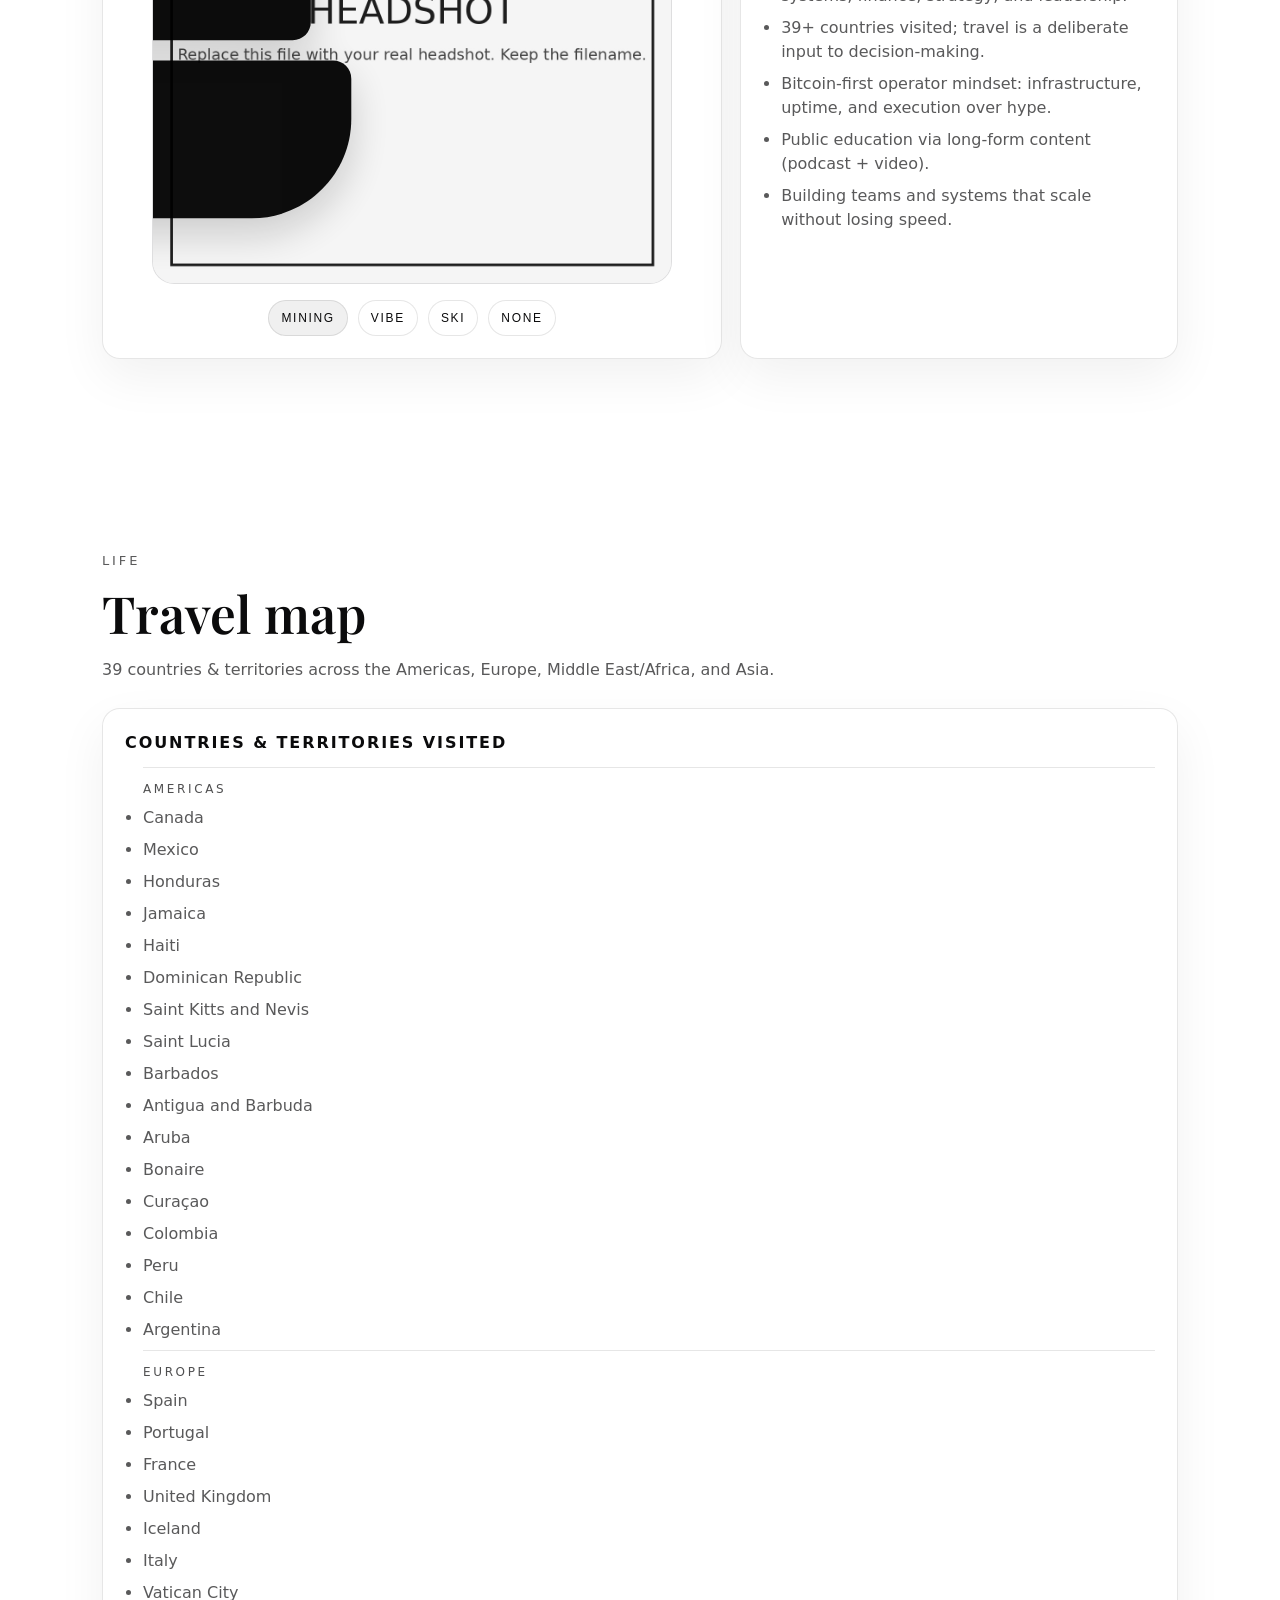
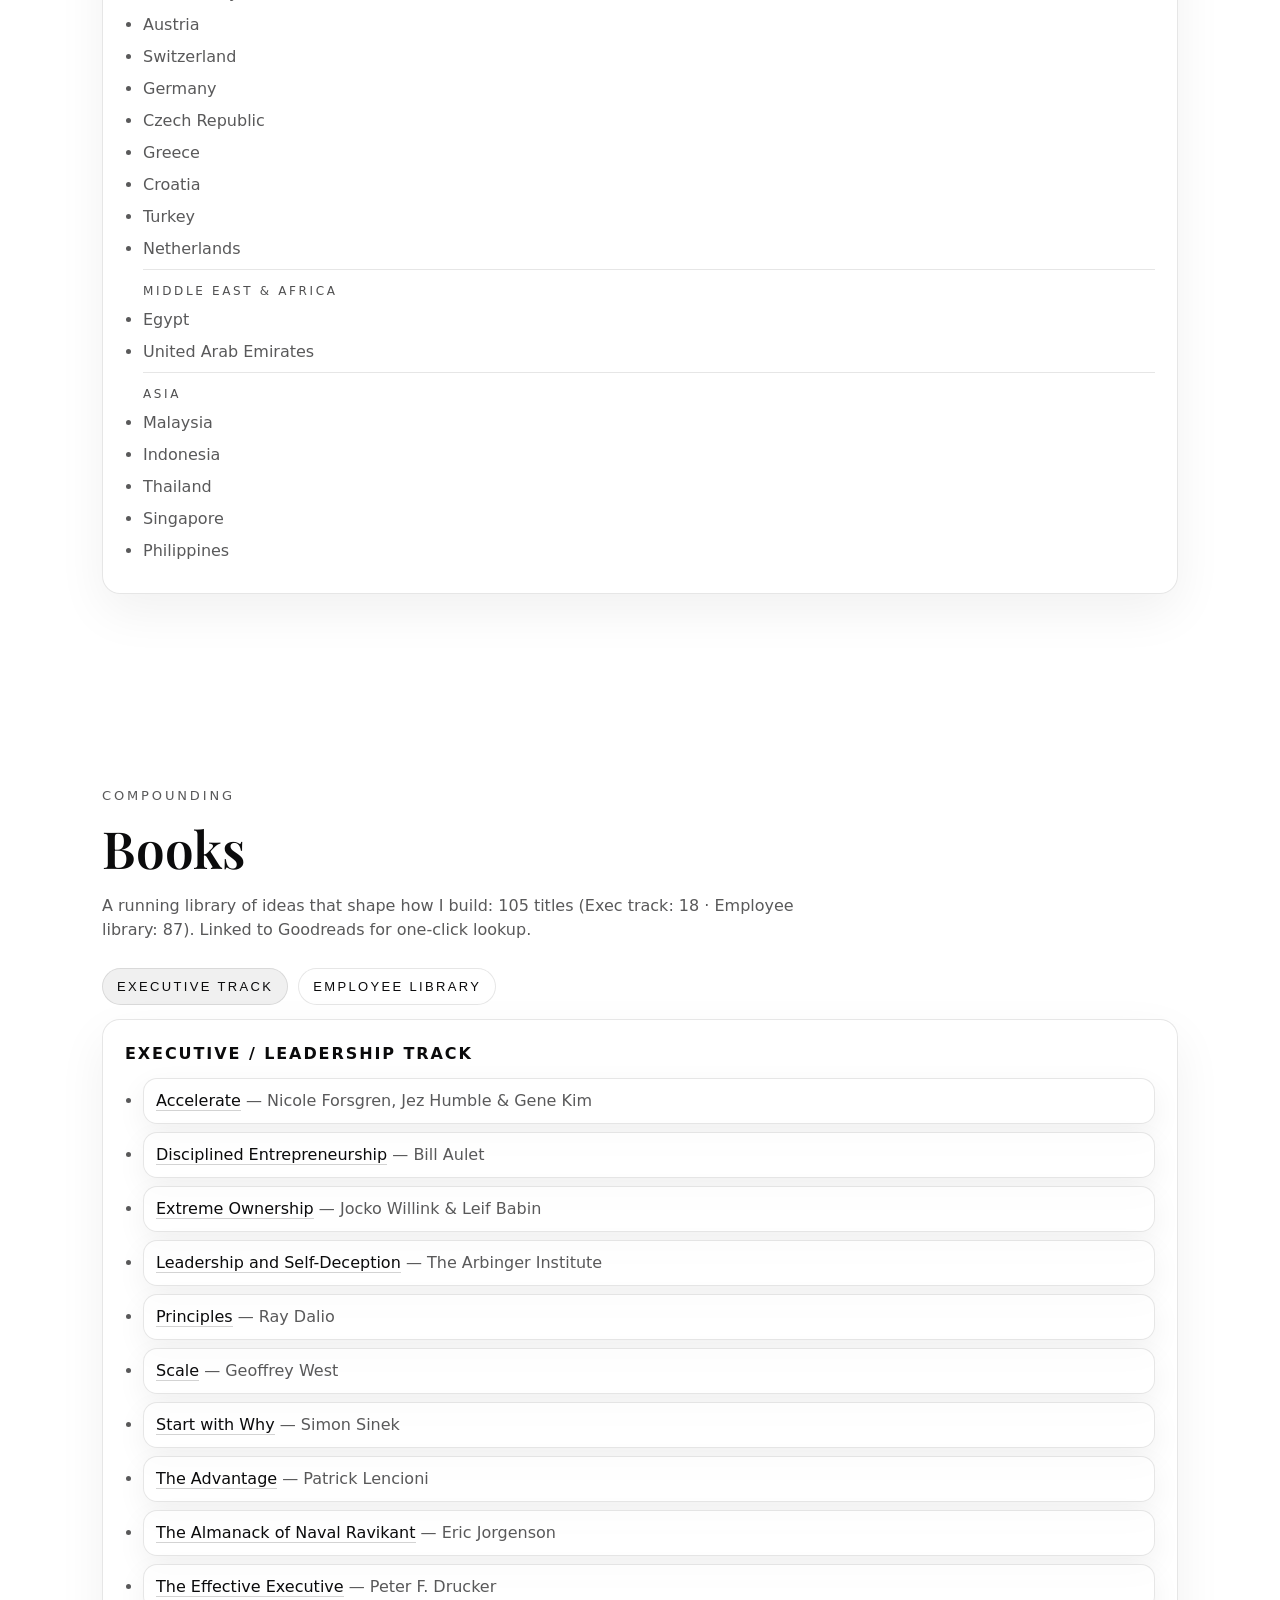
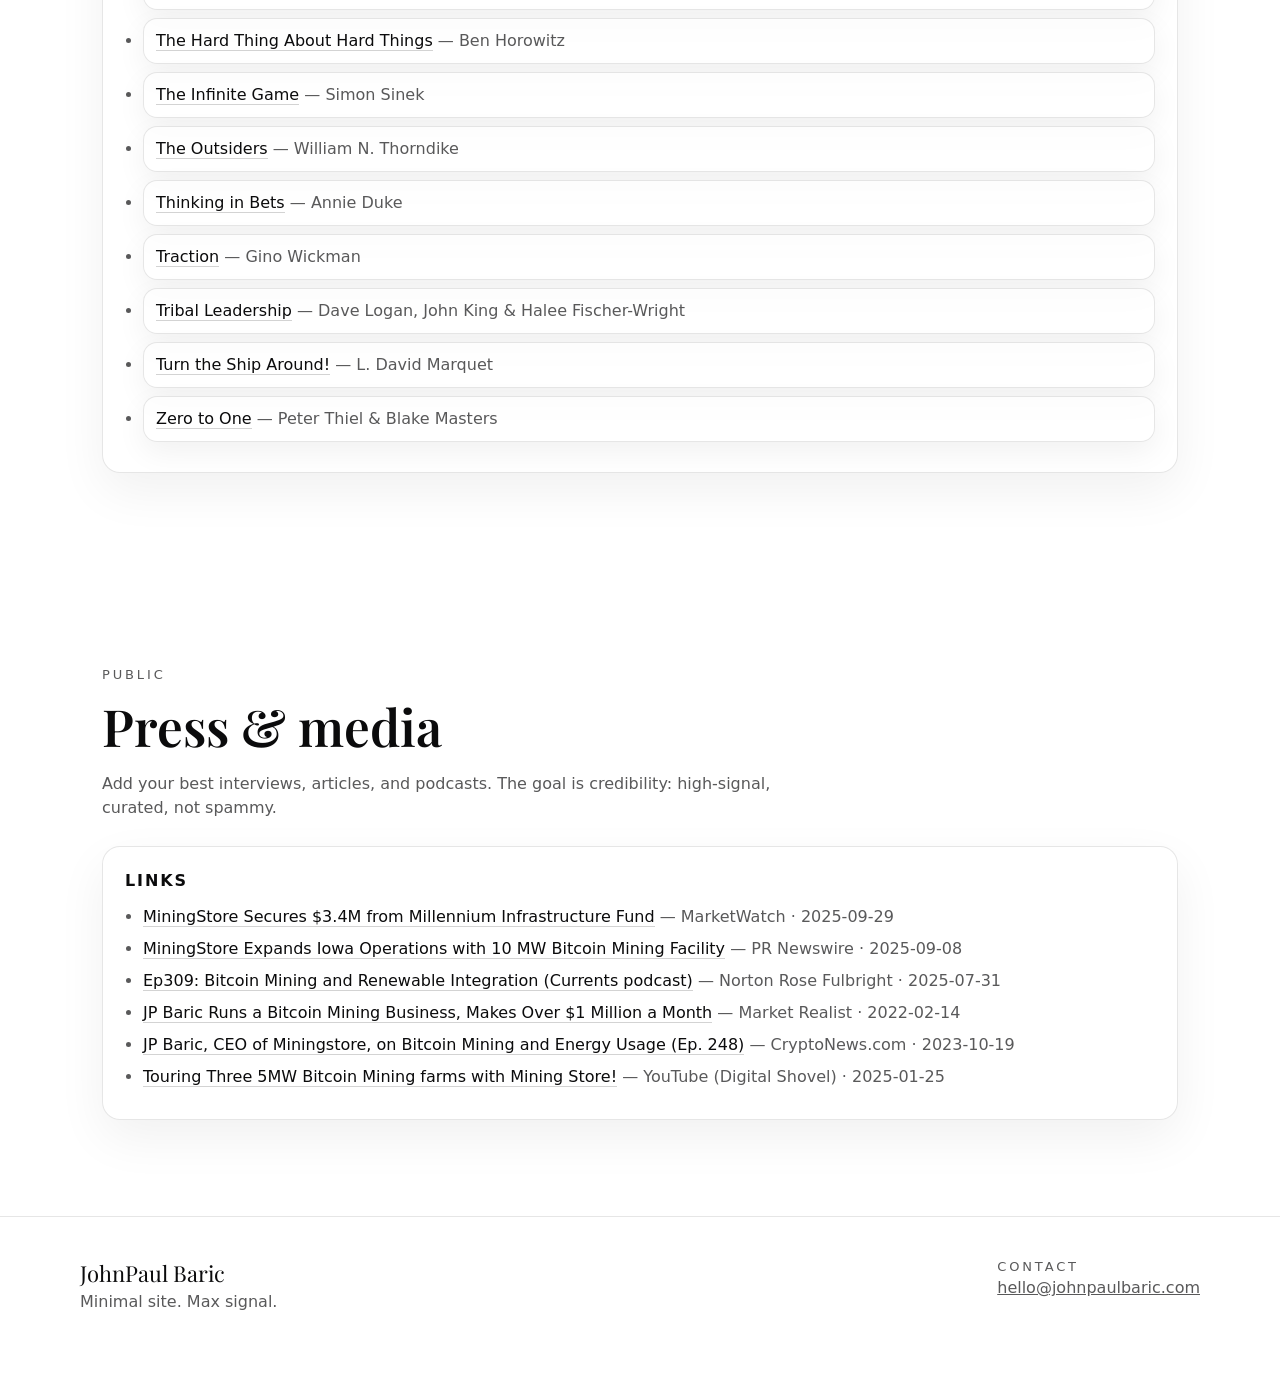
==== commit 0cf0b426: "Add files via upload" ====
--- a/index.html
+++ b/index.html
@@ -1,69 +1,181 @@
-<!DOCTYPE HTML>
-<html>
-	<head>
-		<title>JohnPaul Baric</title>
-		<meta charset="utf-8" />
-		<meta name="viewport" content="width=device-width, initial-scale=1" />
-		<!--[if lte IE 8]><script src="assets/js/ie/html5shiv.js"></script><![endif]-->
-		<link rel="stylesheet" href="assets/css/main.css" />
-		<!--[if lte IE 8]><link rel="stylesheet" href="assets/css/ie8.css" /><![endif]-->
-        <script>
-            (function(i,s,o,g,r,a,m){i['GoogleAnalyticsObject']=r;i[r]=i[r]||function(){
-            (i[r].q=i[r].q||[]).push(arguments)},i[r].l=1*new Date();a=s.createElement(o),
-            m=s.getElementsByTagName(o)[0];a.async=1;a.src=g;m.parentNode.insertBefore(a,m)
-            })(window,document,'script','//www.google-analytics.com/analytics.js','ga');
+<!doctype html>
+<html lang="en">
+<head>
+  <meta charset="utf-8" />
+  <meta name="viewport" content="width=device-width, initial-scale=1" />
+  <title>JohnPaul Baric</title>
 
-            ga('create', 'UA-65203435-1', 'auto');
-            ga('require', 'linkid', 'linkid.js');
-            ga('send', 'pageview');
-        </script>
-        <!-- Hotjar Tracking Code for www.johnpaulbaric.com -->
-        <script>
-            (function(h,o,t,j,a,r){
-                h.hj=h.hj||function(){(h.hj.q=h.hj.q||[]).push(arguments)};
-                h._hjSettings={hjid:55781,hjsv:5};
-                a=o.getElementsByTagName('head')[0];
-                r=o.createElement('script');r.async=1;
-                r.src=t+h._hjSettings.hjid+j+h._hjSettings.hjsv;
-                a.appendChild(r);
-            })(window,document,'//static.hotjar.com/c/hotjar-','.js?sv=');
-        </script>
-        <!--Email account via Google-->
-        <meta name="google-site-verification" content="q5b1dgiEZxtO61WcZIBKE08a9x5kZm52XqmSxS_akTI" />
-	</head>
-	<body>
+  <!-- Typography -->
+  <link rel="preconnect" href="https://fonts.googleapis.com">
+  <link rel="preconnect" href="https://fonts.gstatic.com" crossorigin>
+  <link href="https://fonts.googleapis.com/css2?family=Playfair+Display:wght@500;600&display=swap" rel="stylesheet">
 
-		<!-- Header -->
-			<section id="header">
-				<header>
-					<span class="image avatar"><img src="images/avatar.jpg" alt="" /></span>
-					<h1 id="logo"><a href="#">JohnPaul Baric</a></h1>
-					<p>Don't tell me you can do something show me you can do it.</p>
-				</header>
-				<footer>
-					<ul class="icons">
-						<li><a href="https://twitter.com/jpmi1" class="icon fa-twitter"><span class="label">Twitter</span></a></li>
-						<li><a href="https://www.facebook.com/johnpaul.baric" class="icon fa-facebook"><span class="label">Facebook</span></a></li>
-						<li><a href="https://www.linkedin.com/pub/johnpaul-baric/64/2a7/637" class="icon fa-linkedin"><span class="label">Linkedin</span></a></li>
-						<li><a href="https://github.com/jpmi1" class="icon fa-github"><span class="label">Github</span></a></li>
-						<li><a href="mailto:jpmimln@gmail.com?subject=Contacting%20You%20From%20the%20Internet" class="icon fa-envelope"><span class="label">Email</span></a></li>
-                        <li><a href="https://medium.com/@jpmi1" class="icon fa-medium"><span class="label">Medium</span></a></li>
-					</ul>
-				</footer>
-			</section>
+  <link rel="stylesheet" href="stylesheets/landing.css" />
+</head>
+
+<body>
+  <!-- HERO -->
+  <header class="hero" id="top" aria-label="Hero">
+    <canvas class="hero__canvas" id="heroCanvas" aria-hidden="true"></canvas>
+
+    <div class="hero__ui" aria-hidden="false">
+      <div class="hero__uiInner">
+        <a class="hero__name invertable" href="#top" aria-label="Home">
+          <span>JohnPaul</span>
+          <span>Baric</span>
+        </a>
+
+        <nav class="hero__nav" aria-label="Primary">
+          <a class="invertable" href="#portfolio">Portfolio</a>
+        </nav>
+
+        <div class="hero__social" aria-label="Social links">
+          <a class="hero__icon invertable" data-social="instagram" href="#" target="_blank" rel="noreferrer" aria-label="Instagram">
+            <!-- Solid Instagram icon -->
+            <svg viewBox="0 0 24 24" aria-hidden="true">
+              <path d="M7 2h10a5 5 0 0 1 5 5v10a5 5 0 0 1-5 5H7a5 5 0 0 1-5-5V7a5 5 0 0 1 5-5zm10 2H7a3 3 0 0 0-3 3v10a3 3 0 0 0 3 3h10a3 3 0 0 0 3-3V7a3 3 0 0 0-3-3zm-5 4.5A5.5 5.5 0 1 1 6.5 14 5.5 5.5 0 0 1 12 8.5zm0 2A3.5 3.5 0 1 0 15.5 14 3.5 3.5 0 0 0 12 10.5zM18 6.8a1.2 1.2 0 1 1-1.2-1.2A1.2 1.2 0 0 1 18 6.8z"/>
+            </svg>
+          </a>
+
+          <a class="hero__icon invertable" data-social="x" href="#" target="_blank" rel="noreferrer" aria-label="X / Twitter">
+            <!-- Solid X icon -->
+            <svg viewBox="0 0 24 24" aria-hidden="true">
+              <path d="M18.9 2H22l-7.4 8.5L23 22h-6.7l-5.2-6.7L4.9 22H2l8-9.2L1 2h6.9l4.7 6.1L18.9 2zm-1.2 18h1.7L7.1 3.9H5.3L17.7 20z"/>
+            </svg>
+          </a>
+
+          <a class="hero__icon invertable" data-social="youtube" href="#" target="_blank" rel="noreferrer" aria-label="YouTube">
+            <!-- Solid YouTube icon -->
+            <svg viewBox="0 0 24 24" aria-hidden="true">
+              <path d="M21.6 7.2a3 3 0 0 0-2.1-2.1C17.8 4.6 12 4.6 12 4.6s-5.8 0-7.5.5A3 3 0 0 0 2.4 7.2 31.7 31.7 0 0 0 2 12a31.7 31.7 0 0 0 .4 4.8 3 3 0 0 0 2.1 2.1c1.7.5 7.5.5 7.5.5s5.8 0 7.5-.5a3 3 0 0 0 2.1-2.1A31.7 31.7 0 0 0 22 12a31.7 31.7 0 0 0-.4-4.8zM10 15.5v-7l6 3.5-6 3.5z"/>
+            </svg>
+          </a>
+
+          <a class="hero__icon invertable" data-social="linkedin" href="#" target="_blank" rel="noreferrer" aria-label="LinkedIn">
+            <!-- Solid LinkedIn icon -->
+            <svg viewBox="0 0 24 24" aria-hidden="true">
+              <path d="M20.5 2H3.5A1.5 1.5 0 0 0 2 3.5v17A1.5 1.5 0 0 0 3.5 22h17a1.5 1.5 0 0 0 1.5-1.5v-17A1.5 1.5 0 0 0 20.5 2zM8 19H5.5V9H8v10zM6.75 7.8A1.45 1.45 0 1 1 8.2 6.35 1.45 1.45 0 0 1 6.75 7.8zM19 19h-2.5v-5.3c0-1.26 0-2.88-1.75-2.88s-2 1.37-2 2.79V19H10.3V9h2.4v1.37h.03A2.63 2.63 0 0 1 15.1 9c2.52 0 3.9 1.66 3.9 4.78V19z"/>
+            </svg>
+          </a>
+        </div>
+
+        <div class="hero__hint invertable">Scroll</div>
+      </div>
+    </div>
+  </header>
+
+  <!-- CONTENT -->
+  <main>
+    <section class="section" id="portfolio">
+      <div class="section__kicker">Portfolio</div>
+      <h2 id="tagline">Operator. Builder. Long-term thinker.</h2>
+      <p>
+        This page is designed to be edited like a living document: swap the photos, update the lists,
+        and ship. The hero interaction is the hook. The sections below are the proof.
+      </p>
+
+      <div class="grid">
+        <div class="card portfolio__left">
+          <h3>Suit up</h3>
+          <p style="margin-top: 0;">
+            Quick “headgear” mode for personality: mining / vibe-coding / skiing.
+            Replace the SVG overlays with custom PNGs if you want realism.
+          </p>
+
+          <div class="headgear">
+            <div class="headgear__stage" aria-label="Headgear preview">
+              <img src="images/headshot.jpg" alt="Headshot" />
+              <img class="headgear__overlay" id="headgearOverlay" alt="" />
+            </div>
+
+            <div class="headgear__controls" aria-label="Headgear controls">
+              <button type="button" data-gear="miner">Mining</button>
+              <button type="button" data-gear="vibecoder">Vibe</button>
+              <button type="button" data-gear="ski">Ski</button>
+              <button type="button" data-gear="none">None</button>
+            </div>
+          </div>
+        </div>
+
+        <div class="card portfolio__right">
+          <h3>What I'm building</h3>
+          <ul class="list items" id="projects"></ul>
+
+          <div style="height: 18px;"></div>
+
+          <h3>Milestones</h3>
+          <ul class="list" id="milestones"></ul>
+        </div>
+      </div>
+    </section>
+
+    <section class="section" id="travel">
+      <div class="section__kicker">Life</div>
+      <h2>Travel map</h2>
+      <p id="travelIntro"></p>
+      <div class="card">
+        <h3>Countries &amp; territories visited</h3>
+        <ul class="list" id="countries"></ul>
+      </div>
+    </section>
+
     
-                
+    <section class="section" id="booksSection">
+      <div class="section__kicker">Compounding</div>
+      <h2>Books</h2>
+      <p id="booksIntro"></p>
 
-		<!-- Scripts -->
-            <script src="javascripts/main.js"></script>
-            <script src="http://ajax.googleapis.com/ajax/libs/jquery/2.0.0/jquery.min.js"></script>
-            <script src="assets/js/jquery.min.js"></script>
-			<script src="assets/js/jquery.scrollzer.min.js"></script>
-			<script src="assets/js/jquery.scrolly.min.js"></script>
-			<script src="assets/js/skel.min.js"></script>
-			<script src="assets/js/util.js"></script>
-			<!--[if lte IE 8]><script src="assets/js/ie/respond.min.js"></script><![endif]-->
-			<script src="assets/js/main.js"></script>
+      <div class="tabs" role="tablist" aria-label="Books">
+        <button class="tab is-active" type="button" data-tab="exec" role="tab" aria-selected="true">Executive track</button>
+        <button class="tab" type="button" data-tab="team" role="tab" aria-selected="false">Employee library</button>
+      </div>
 
-	</body>
+      <div class="tabPanels">
+        <div class="tabPanel is-active" data-panel="exec" role="tabpanel">
+          <div class="card">
+            <h3>Executive / Leadership track</h3>
+            <ul class="list items" id="booksExec"></ul>
+          </div>
+        </div>
+
+        <div class="tabPanel" data-panel="team" role="tabpanel">
+          <div class="card">
+            <h3>Employee library</h3>
+            <ul class="list items" id="booksTeam"></ul>
+          </div>
+        </div>
+      </div>
+    </section>
+
+    <section class="section" id="pressSection">
+
+      <div class="section__kicker">Public</div>
+      <h2>Press & media</h2>
+      <p>
+        Add your best interviews, articles, and podcasts. The goal is credibility: high-signal, curated, not spammy.
+      </p>
+      <div class="card">
+        <h3>Links</h3>
+        <ul class="list items" id="press"></ul>
+      </div>
+    </section>
+
+    <footer class="footer">
+      <div class="footer__inner">
+        <div>
+          <div style="font-family: Playfair Display, serif; font-size: 22px; color: var(--text);">JohnPaul Baric</div>
+          <div>Minimal site. Max signal.</div>
+        </div>
+
+        <div>
+          <div style="font-size: 13px; letter-spacing: 0.22em; text-transform: uppercase;">Contact</div>
+          <a id="emailLink" href="mailto:hello@johnpaulbaric.com">hello@johnpaulbaric.com</a>
+        </div>
+      </div>
+    </footer>
+  </main>
+
+  <script src="javascripts/site-data.js"></script>
+  <script src="javascripts/landing.js"></script>
+</body>
 </html>
--- a/stylesheets/landing.css
+++ b/stylesheets/landing.css
@@ -0,0 +1,398 @@
+/* ============================
+   JohnPaulBaric.com (Landing)
+   Minimal typography, heavy interaction.
+   ============================ */
+
+:root{
+  --bg: #ffffff;
+  --text: #0b0b0c;
+  --muted: rgba(11, 11, 12, 0.68);
+  --border: rgba(11, 11, 12, 0.10);
+  --card: rgba(255, 255, 255, 0.92);
+  --shadow: 0 30px 80px rgba(0,0,0,0.10);
+  --pad: 28px;
+  --maxW: 1120px;
+  --t: 300ms;
+
+  --parallax-x: 0px;
+  --parallax-y: 0px;
+}
+
+*{ box-sizing: border-box; }
+
+html, body{ height: 100%; }
+
+body{
+  margin: 0;
+  color: var(--text);
+  background: var(--bg);
+  font-family: ui-sans-serif, system-ui, -apple-system, Segoe UI, Roboto, Helvetica, Arial, "Apple Color Emoji","Segoe UI Emoji";
+  line-height: 1.5;
+}
+
+a{ color: inherit; }
+
+.hero{
+  position: relative;
+  height: 100svh;
+  min-height: 680px;
+  overflow: hidden;
+  background: var(--bg);
+}
+
+@media (hover: hover) and (pointer: fine){
+  .hero{ cursor: none; }
+}
+
+.hero__canvas{
+  position: absolute;
+  inset: 0;
+  width: 100%;
+  height: 100%;
+  display: block;
+}
+
+.hero__ui{
+  position: relative;
+  height: 100%;
+  width: 100%;
+  pointer-events: none;
+}
+
+.hero__uiInner{
+  position: absolute;
+  inset: 0;
+  transform: translate3d(var(--parallax-x), var(--parallax-y), 0);
+  will-change: transform;
+}
+
+.hero__ui a,
+.hero__ui button{
+  pointer-events: auto;
+}
+
+.hero__name{
+  position: absolute;
+  top: var(--pad);
+  left: var(--pad);
+  text-decoration: none;
+  font-family: "Playfair Display", serif;
+  font-weight: 600;
+  letter-spacing: 0.01em;
+  font-size: clamp(42px, 6vw, 74px);
+  line-height: 0.92;
+  transition: color var(--t) ease;
+}
+
+.hero__name span{ display: block; }
+
+.hero__nav{
+  position: absolute;
+  top: calc(var(--pad) + 10px);
+  right: var(--pad);
+}
+
+.hero__nav a{
+  display: inline-block;
+  font-size: 13px;
+  letter-spacing: 0.22em;
+  text-transform: uppercase;
+  text-decoration: none;
+  padding: 10px 12px;
+  border-radius: 999px;
+  transition: color var(--t) ease, background var(--t) ease, transform var(--t) ease;
+}
+
+.hero__nav a:hover{
+  background: rgba(255,255,255,0.22);
+  transform: translateY(-1px);
+}
+
+.hero__social{
+  position: absolute;
+  right: var(--pad);
+  bottom: var(--pad);
+  display: flex;
+  gap: 14px;
+}
+
+.hero__icon{
+  width: 22px;
+  height: 22px;
+  display: inline-flex;
+  align-items: center;
+  justify-content: center;
+  color: var(--text);
+  text-decoration: none;
+  transition: color var(--t) ease, transform var(--t) ease, opacity var(--t) ease;
+  opacity: 0.92;
+}
+
+.hero__icon:hover{
+  transform: translateY(-2px);
+  opacity: 1;
+}
+
+.hero__icon svg{
+  width: 22px;
+  height: 22px;
+  display: block;
+  fill: currentColor;
+}
+
+.hero__hint{
+  position: absolute;
+  left: var(--pad);
+  bottom: var(--pad);
+  font-size: 12px;
+  letter-spacing: 0.18em;
+  text-transform: uppercase;
+  color: var(--muted);
+  opacity: 0.88;
+  transition: color var(--t) ease;
+}
+
+.invertable.is-inverted{ color: #ffffff !important; }
+
+main{
+  background: var(--bg);
+}
+
+.section{
+  max-width: var(--maxW);
+  margin: 0 auto;
+  padding: 96px 22px;
+}
+
+.section__kicker{
+  font-size: 13px;
+  letter-spacing: 0.22em;
+  text-transform: uppercase;
+  color: var(--muted);
+  margin: 0 0 16px;
+}
+
+.section h2{
+  font-family: "Playfair Display", serif;
+  font-weight: 600;
+  font-size: clamp(34px, 4vw, 52px);
+  line-height: 1.05;
+  margin: 0 0 18px;
+}
+
+.section p{
+  margin: 0 0 26px;
+  color: var(--muted);
+  max-width: 72ch;
+}
+
+.grid{
+  display: grid;
+  grid-template-columns: repeat(12, 1fr);
+  gap: 18px;
+}
+
+.card{
+  border: 1px solid var(--border);
+  border-radius: 18px;
+  background: var(--card);
+  box-shadow: 0 18px 50px rgba(0,0,0,0.06);
+  padding: 22px;
+  backdrop-filter: blur(10px);
+}
+
+.card h3{
+  margin: 0 0 12px;
+  font-size: 16px;
+  letter-spacing: 0.12em;
+  text-transform: uppercase;
+}
+
+.list{
+  margin: 0;
+  padding-left: 18px;
+  color: var(--muted);
+}
+
+.list li{
+  margin: 8px 0;
+}
+
+.portfolio__left{ grid-column: span 7; }
+.portfolio__right{ grid-column: span 5; }
+
+@media (max-width: 900px){
+  .portfolio__left,
+  .portfolio__right{ grid-column: span 12; }
+  .hero{ min-height: 640px; }
+}
+
+.headgear{
+  display: grid;
+  grid-template-columns: 1fr;
+  gap: 16px;
+}
+
+.headgear__stage{
+  position: relative;
+  width: min(520px, 100%);
+  margin: 0 auto;
+  aspect-ratio: 1 / 1;
+  border-radius: 22px;
+  overflow: hidden;
+  border: 1px solid var(--border);
+  background: #f6f6f7;
+}
+
+.headgear__stage img{
+  position: absolute;
+  inset: 0;
+  width: 100%;
+  height: 100%;
+  object-fit: cover;
+}
+
+.headgear__overlay{
+  position: absolute;
+  left: 50%;
+  top: 22%;
+  width: 62%;
+  transform: translateX(-50%);
+  filter: drop-shadow(0 16px 20px rgba(0,0,0,0.18));
+  opacity: 0.95;
+  pointer-events: none;
+}
+
+.headgear__controls{
+  display: flex;
+  flex-wrap: wrap;
+  gap: 10px;
+  justify-content: center;
+}
+
+.headgear__controls button{
+  appearance: none;
+  border: 1px solid var(--border);
+  background: rgba(255,255,255,0.9);
+  color: var(--text);
+  padding: 10px 12px;
+  border-radius: 999px;
+  font-size: 12px;
+  letter-spacing: 0.14em;
+  text-transform: uppercase;
+  cursor: pointer;
+  transition: transform var(--t) ease, background var(--t) ease;
+}
+
+.headgear__controls button:hover{ transform: translateY(-1px); }
+.headgear__controls button.is-active{ background: rgba(11,11,12,0.06); }
+
+.items a{
+  color: var(--text);
+  text-decoration: none;
+  border-bottom: 1px solid rgba(11,11,12,0.18);
+}
+
+.items a:hover{ border-bottom-color: rgba(11,11,12,0.38); }
+
+.footer{
+  border-top: 1px solid var(--border);
+  padding: 40px 22px 70px;
+  color: var(--muted);
+}
+
+.footer__inner{
+  max-width: var(--maxW);
+  margin: 0 auto;
+  display: flex;
+  justify-content: space-between;
+  gap: 20px;
+  flex-wrap: wrap;
+}
+
+.footer a{
+  color: inherit;
+}
+
+@media (prefers-reduced-motion: reduce){
+  *{ scroll-behavior: auto !important; transition: none !important; }
+}
+
+
+/* ============================
+   Tabs + long lists
+   ============================ */
+.tabs{
+  display: flex;
+  gap: 10px;
+  flex-wrap: wrap;
+  margin: 18px 0 14px;
+}
+
+.tab{
+  appearance: none;
+  border: 1px solid var(--border);
+  background: rgba(255,255,255,0.70);
+  border-radius: 999px;
+  padding: 10px 14px;
+  cursor: pointer;
+  font-size: 13px;
+  letter-spacing: 0.18em;
+  text-transform: uppercase;
+  color: var(--text);
+  transition: background var(--t), transform var(--t);
+}
+
+.tab:hover{ transform: translateY(-1px); }
+
+.tab.is-active{
+  background: rgba(11,11,12,0.06);
+}
+
+.tabPanels{ margin-top: 8px; }
+
+.tabPanel{ display: none; }
+.tabPanel.is-active{ display: block; }
+
+.list__divider{
+  list-style: none;
+  margin: 16px 0 6px;
+  margin-left: -18px;
+  padding-top: 12px;
+  border-top: 1px solid var(--border);
+  font-size: 12px;
+  letter-spacing: 0.22em;
+  text-transform: uppercase;
+  color: rgba(11,11,12,0.72);
+}
+
+.items details{
+  border: 1px solid var(--border);
+  border-radius: 14px;
+  padding: 10px 12px;
+  background: rgba(255,255,255,0.72);
+  box-shadow: 0 10px 30px rgba(0,0,0,0.06);
+}
+
+.items details summary{
+  cursor: pointer;
+  list-style: none;
+  outline: none;
+}
+
+.items details summary::-webkit-details-marker{ display: none; }
+
+.bookMeta{
+  margin-top: 10px;
+  font-size: 13px;
+  color: var(--muted);
+}
+
+.bookMeta p{
+  margin: 8px 0 0;
+}
+
+.bookMeta strong{
+  color: var(--text);
+  font-weight: 600;
+}
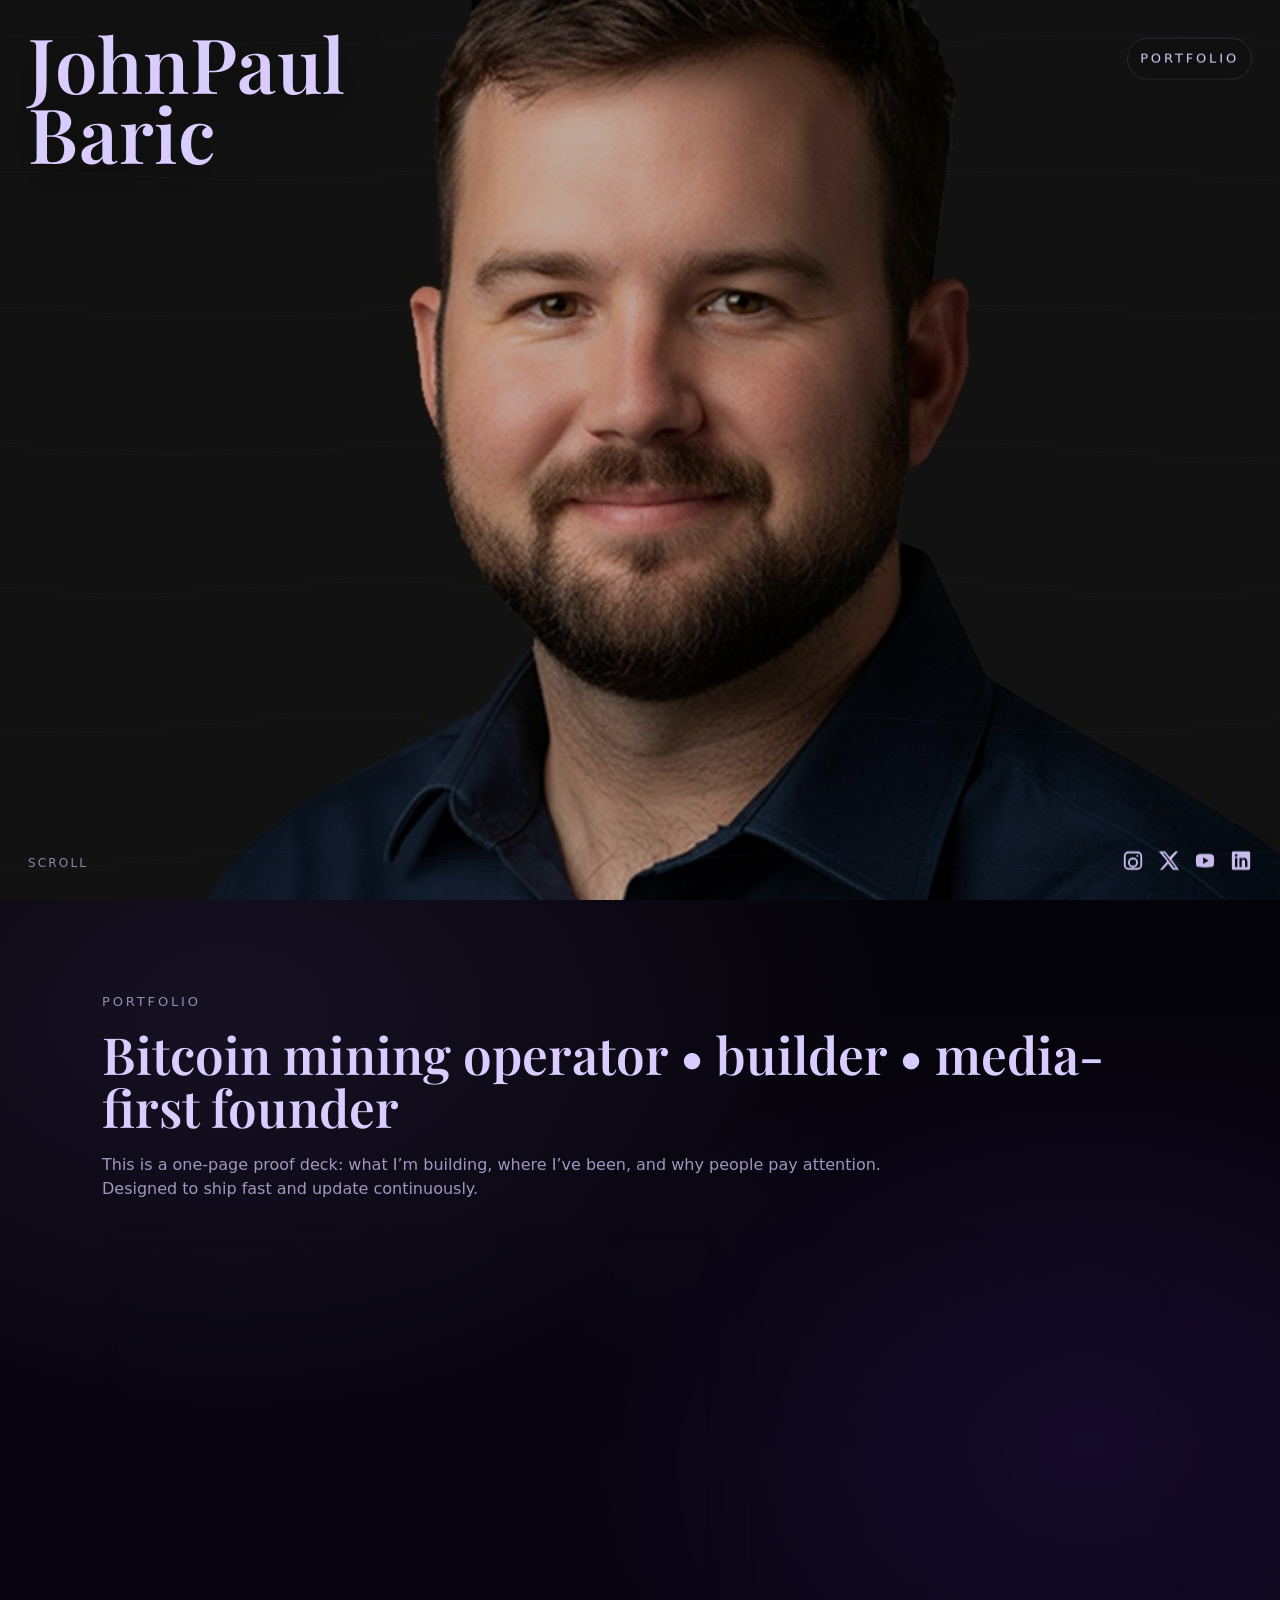
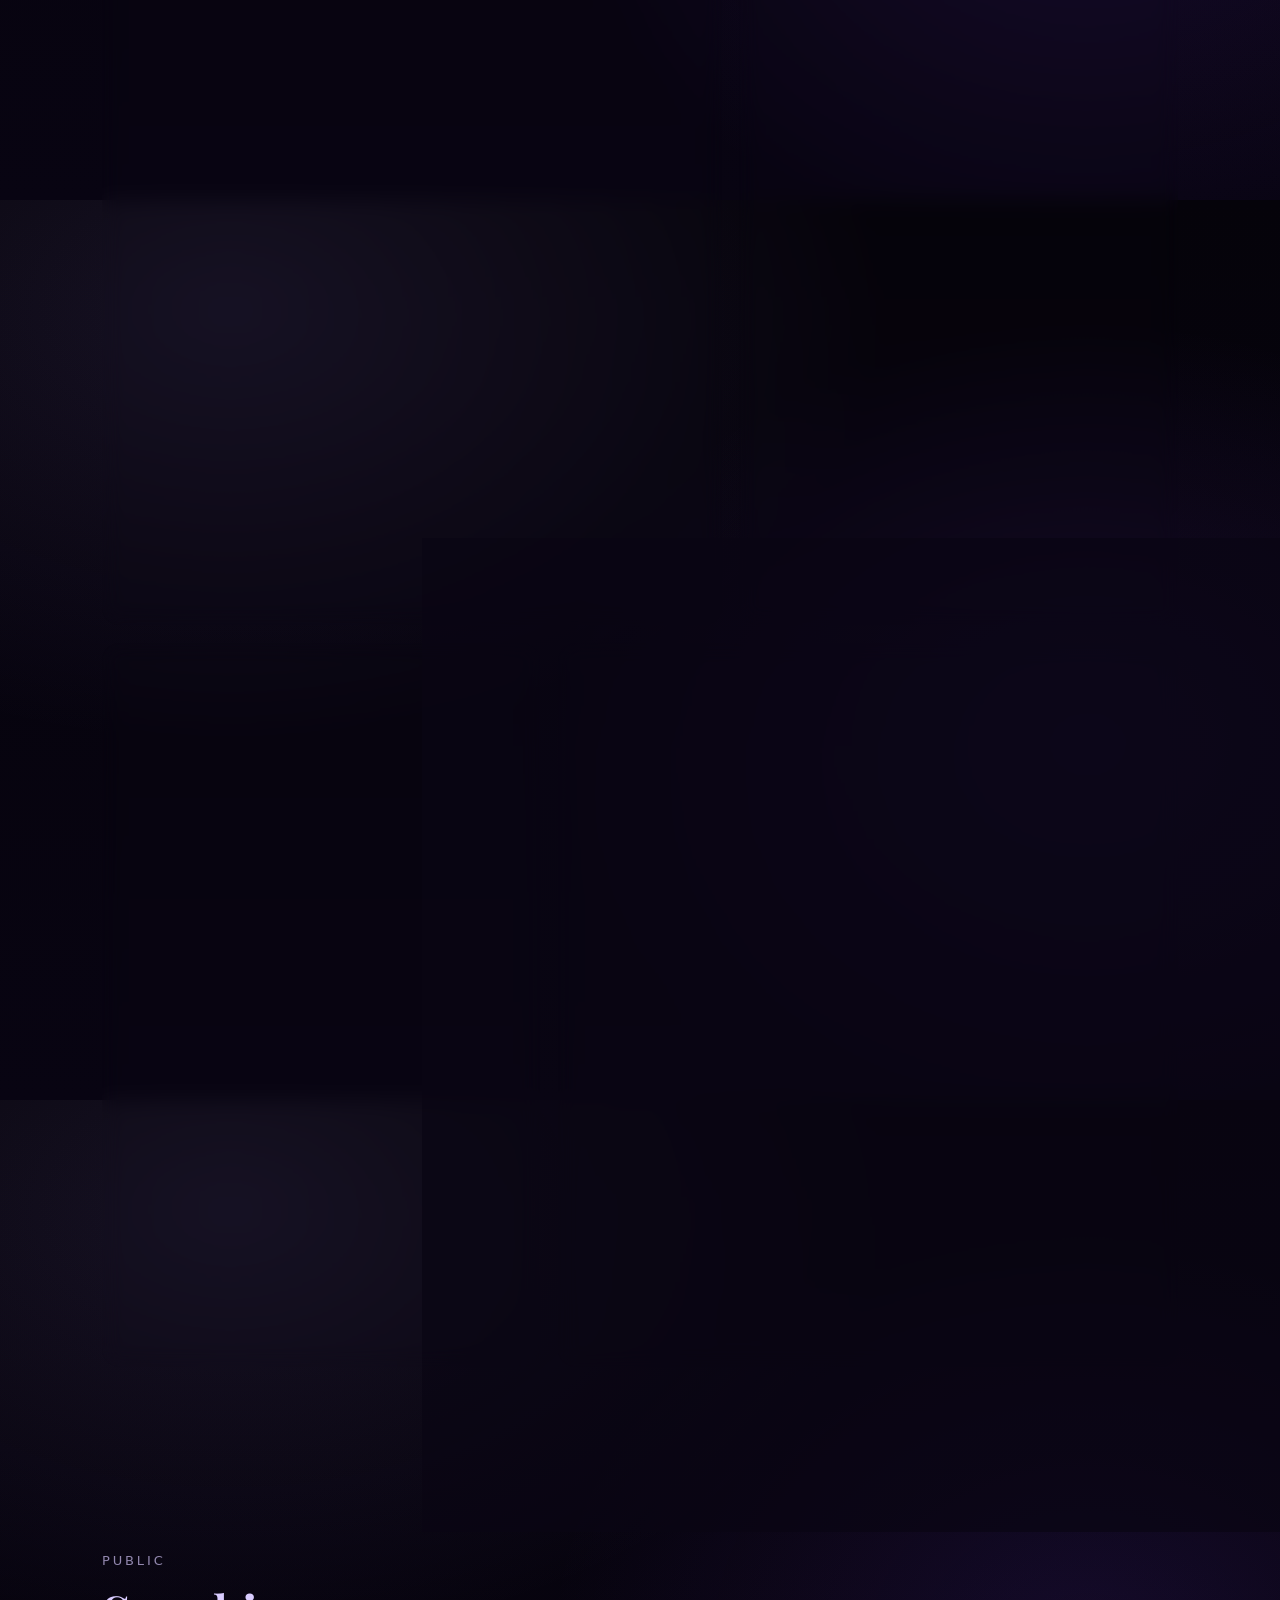
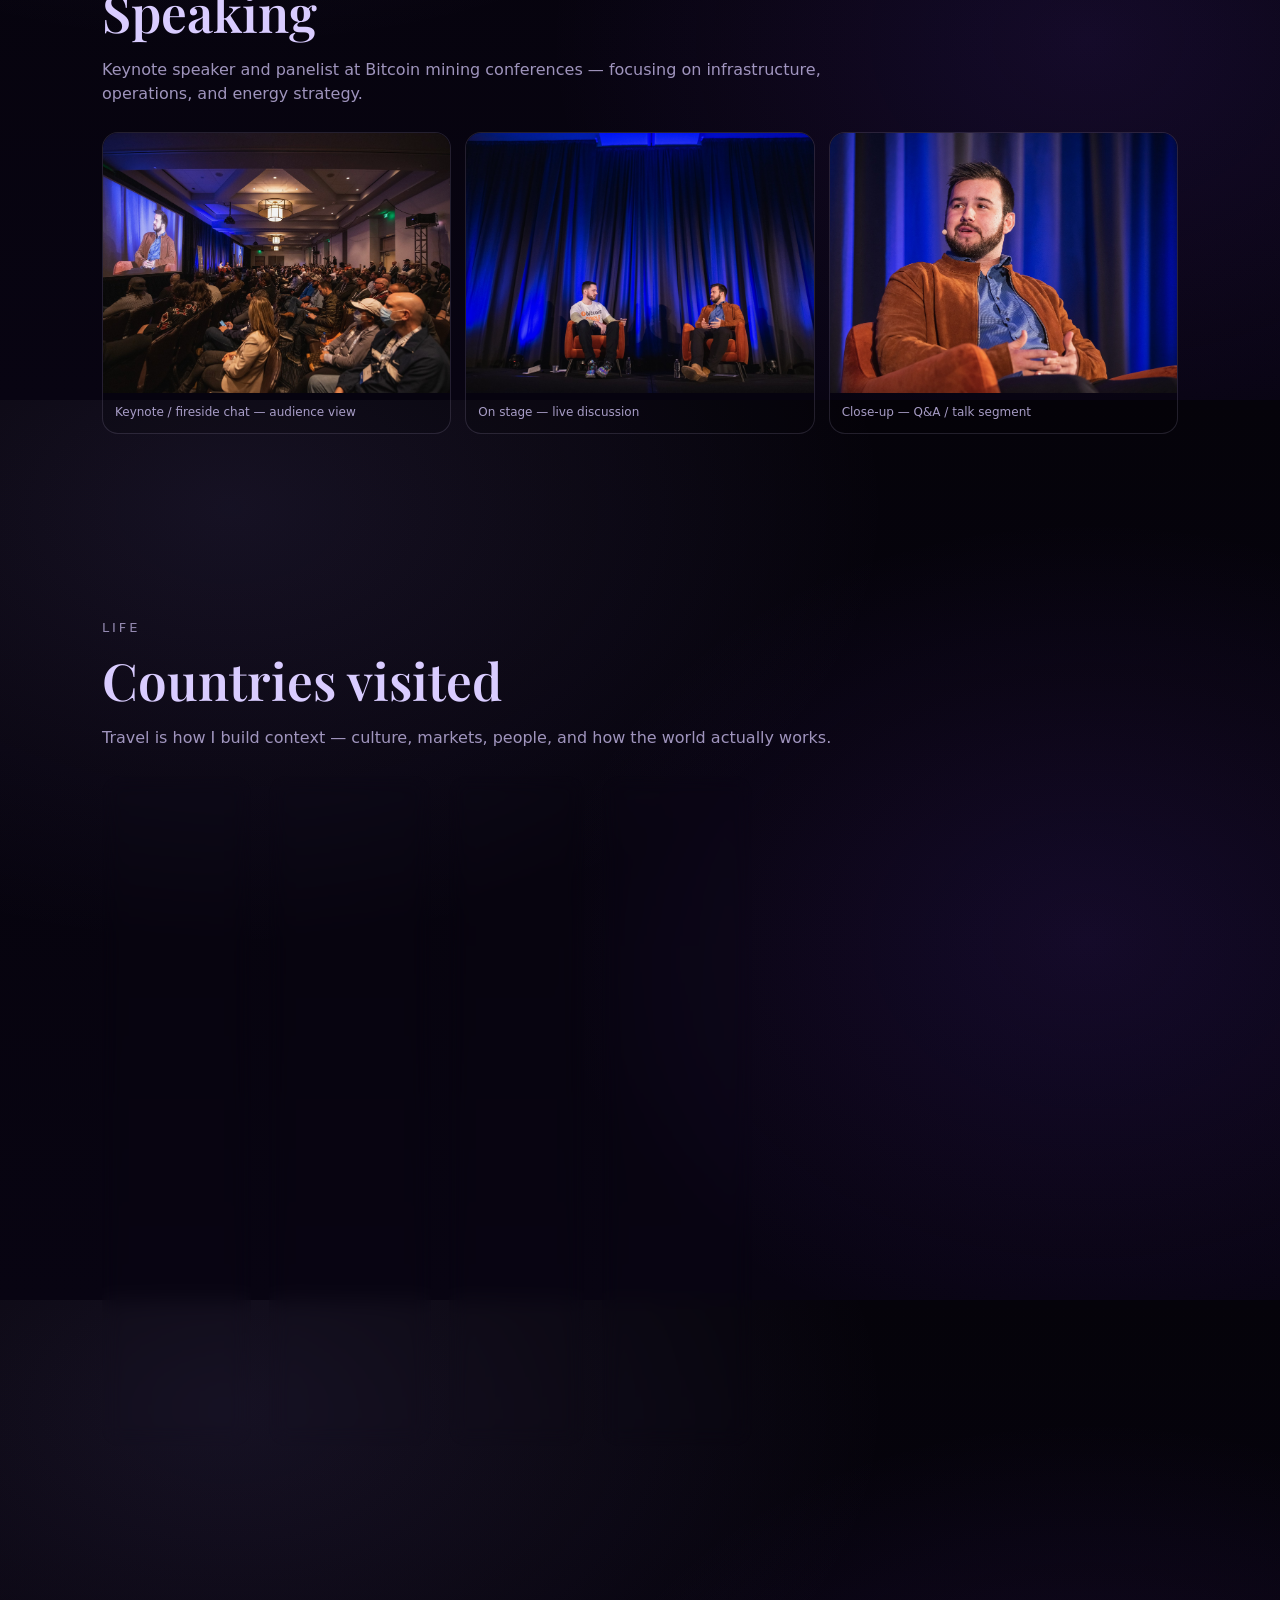
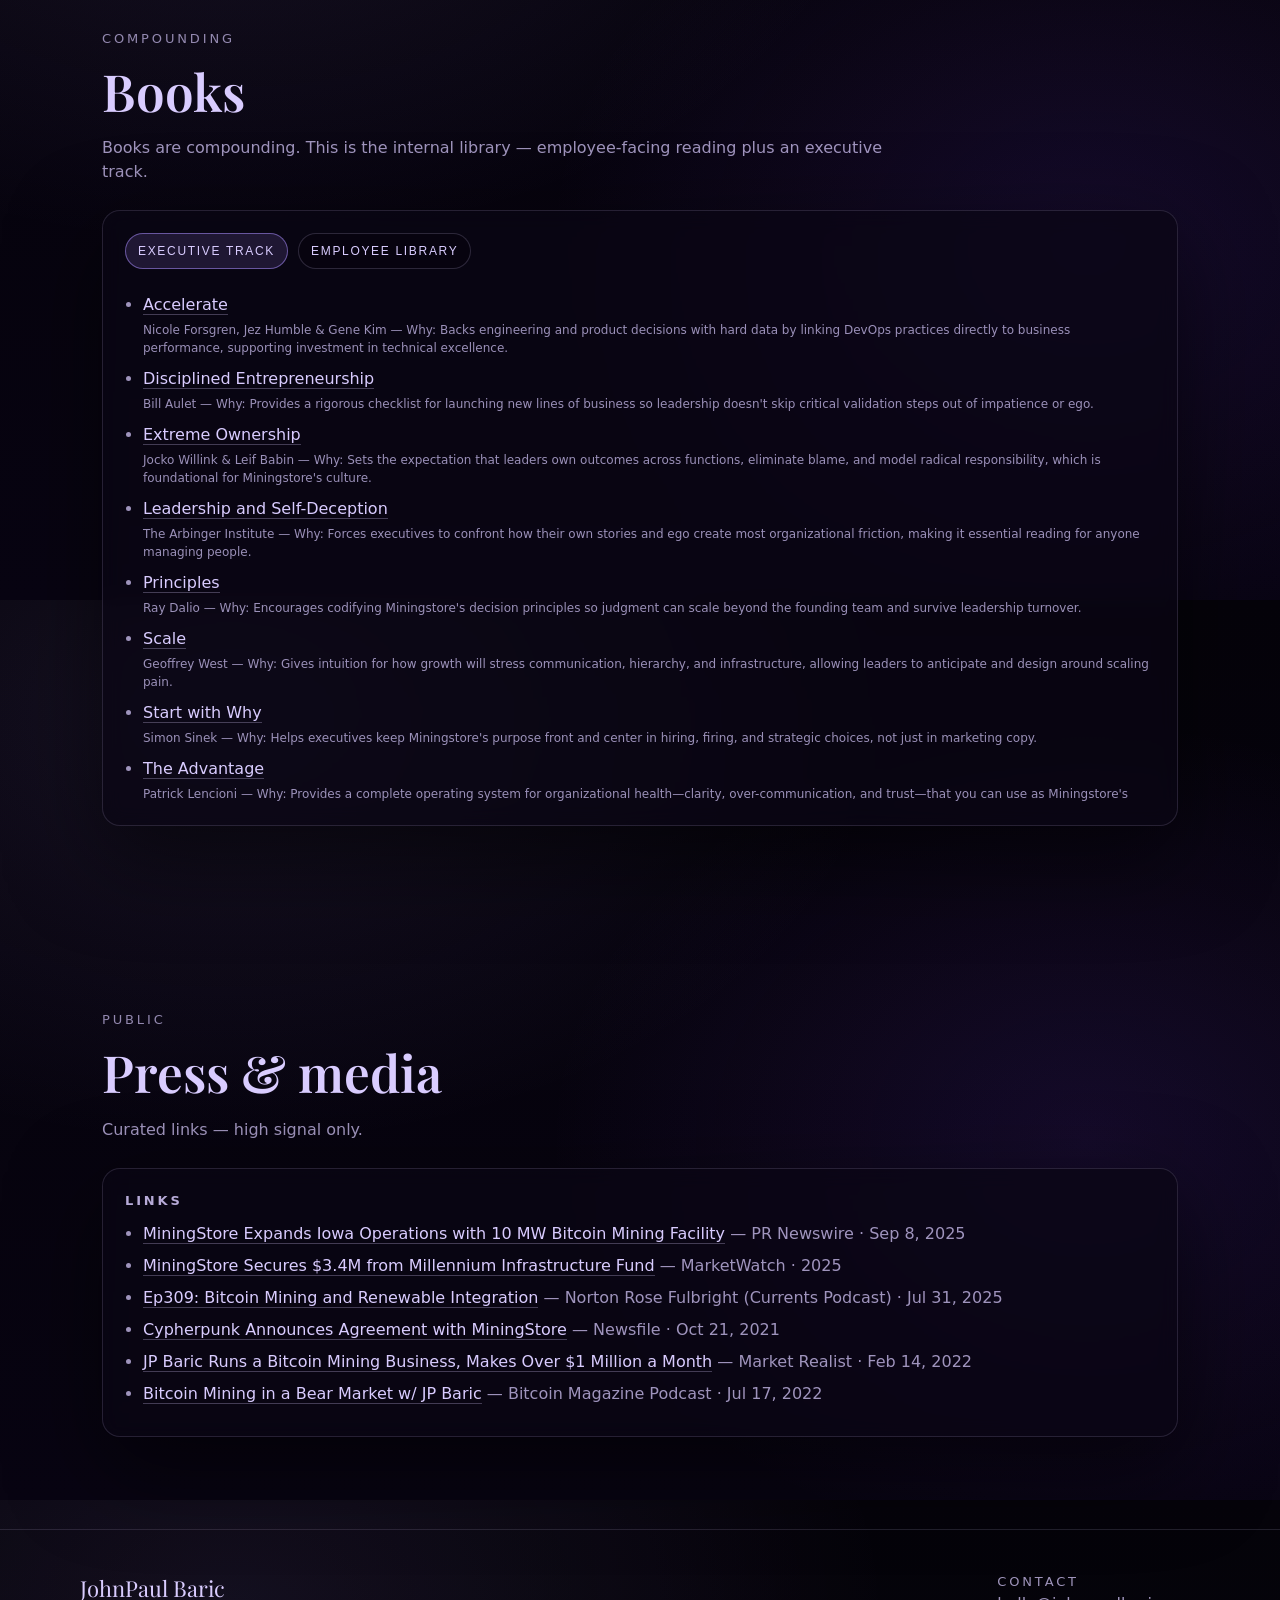
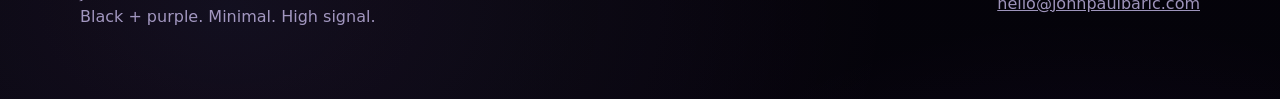
==== commit 7c3f264d: "Add files via upload" ====
--- a/index.html
+++ b/index.html
@@ -5,7 +5,6 @@
   <meta name="viewport" content="width=device-width, initial-scale=1" />
   <title>JohnPaul Baric</title>
 
-  <!-- Typography -->
   <link rel="preconnect" href="https://fonts.googleapis.com">
   <link rel="preconnect" href="https://fonts.gstatic.com" crossorigin>
   <link href="https://fonts.googleapis.com/css2?family=Playfair+Display:wght@500;600&display=swap" rel="stylesheet">
@@ -18,7 +17,7 @@
   <header class="hero" id="top" aria-label="Hero">
     <canvas class="hero__canvas" id="heroCanvas" aria-hidden="true"></canvas>
 
-    <div class="hero__ui" aria-hidden="false">
+    <div class="hero__ui">
       <div class="hero__uiInner">
         <a class="hero__name invertable" href="#top" aria-label="Home">
           <span>JohnPaul</span>
@@ -31,28 +30,24 @@
 
         <div class="hero__social" aria-label="Social links">
           <a class="hero__icon invertable" data-social="instagram" href="#" target="_blank" rel="noreferrer" aria-label="Instagram">
-            <!-- Solid Instagram icon -->
             <svg viewBox="0 0 24 24" aria-hidden="true">
               <path d="M7 2h10a5 5 0 0 1 5 5v10a5 5 0 0 1-5 5H7a5 5 0 0 1-5-5V7a5 5 0 0 1 5-5zm10 2H7a3 3 0 0 0-3 3v10a3 3 0 0 0 3 3h10a3 3 0 0 0 3-3V7a3 3 0 0 0-3-3zm-5 4.5A5.5 5.5 0 1 1 6.5 14 5.5 5.5 0 0 1 12 8.5zm0 2A3.5 3.5 0 1 0 15.5 14 3.5 3.5 0 0 0 12 10.5zM18 6.8a1.2 1.2 0 1 1-1.2-1.2A1.2 1.2 0 0 1 18 6.8z"/>
             </svg>
           </a>
 
           <a class="hero__icon invertable" data-social="x" href="#" target="_blank" rel="noreferrer" aria-label="X / Twitter">
-            <!-- Solid X icon -->
             <svg viewBox="0 0 24 24" aria-hidden="true">
               <path d="M18.9 2H22l-7.4 8.5L23 22h-6.7l-5.2-6.7L4.9 22H2l8-9.2L1 2h6.9l4.7 6.1L18.9 2zm-1.2 18h1.7L7.1 3.9H5.3L17.7 20z"/>
             </svg>
           </a>
 
           <a class="hero__icon invertable" data-social="youtube" href="#" target="_blank" rel="noreferrer" aria-label="YouTube">
-            <!-- Solid YouTube icon -->
             <svg viewBox="0 0 24 24" aria-hidden="true">
               <path d="M21.6 7.2a3 3 0 0 0-2.1-2.1C17.8 4.6 12 4.6 12 4.6s-5.8 0-7.5.5A3 3 0 0 0 2.4 7.2 31.7 31.7 0 0 0 2 12a31.7 31.7 0 0 0 .4 4.8 3 3 0 0 0 2.1 2.1c1.7.5 7.5.5 7.5.5s5.8 0 7.5-.5a3 3 0 0 0 2.1-2.1A31.7 31.7 0 0 0 22 12a31.7 31.7 0 0 0-.4-4.8zM10 15.5v-7l6 3.5-6 3.5z"/>
             </svg>
           </a>
 
           <a class="hero__icon invertable" data-social="linkedin" href="#" target="_blank" rel="noreferrer" aria-label="LinkedIn">
-            <!-- Solid LinkedIn icon -->
             <svg viewBox="0 0 24 24" aria-hidden="true">
               <path d="M20.5 2H3.5A1.5 1.5 0 0 0 2 3.5v17A1.5 1.5 0 0 0 3.5 22h17a1.5 1.5 0 0 0 1.5-1.5v-17A1.5 1.5 0 0 0 20.5 2zM8 19H5.5V9H8v10zM6.75 7.8A1.45 1.45 0 1 1 8.2 6.35 1.45 1.45 0 0 1 6.75 7.8zM19 19h-2.5v-5.3c0-1.26 0-2.88-1.75-2.88s-2 1.37-2 2.79V19H10.3V9h2.4v1.37h.03A2.63 2.63 0 0 1 15.1 9c2.52 0 3.9 1.66 3.9 4.78V19z"/>
             </svg>
@@ -68,18 +63,112 @@
   <main>
     <section class="section" id="portfolio">
       <div class="section__kicker">Portfolio</div>
-      <h2 id="tagline">Operator. Builder. Long-term thinker.</h2>
+      <h2 id="tagline">Builder. Operator. Media-first founder.</h2>
       <p>
-        This page is designed to be edited like a living document: swap the photos, update the lists,
-        and ship. The hero interaction is the hook. The sections below are the proof.
+        This is a one-page proof deck: what I’m building, where I’ve been, and why people pay attention.
+        Designed to ship fast and update continuously.
       </p>
 
       <div class="grid">
-        <div class="card portfolio__left">
+        <div class="card card--accent portfolio__baita">
+          <h3 id="baitaTitle">BAITA AI</h3>
+          <div style="font-family: Playfair Display, serif; font-size: 22px; margin-bottom: 10px;" id="baitaSubtitle"></div>
+          <p id="baitaBlurb" style="margin-top:0;"></p>
+
+          <div class="split">
+            <div>
+              <h3>Why it’s different</h3>
+              <ul class="list" id="baitaDifferentiators"></ul>
+
+              <div style="height: 10px;"></div>
+
+              <h3>First wedge</h3>
+              <ul class="list" id="baitaProduct"></ul>
+
+              <div class="pillRow" id="baitaRaise"></div>
+
+              <div class="buttonRow">
+                <a class="btn btn--primary" id="baitaDeck" href="downloads/baita-2025.pdf" target="_blank" rel="noreferrer">Deck (PDF)</a>
+                <a class="btn" id="baitaEmail" href="#">Investor email</a>
+                <a class="btn" id="baitaLinkedIn" href="#" target="_blank" rel="noreferrer">LinkedIn</a>
+              </div>
+            </div>
+
+            <div>
+              <h3>Intent</h3>
+              <p style="margin-top:0;">
+                If you invest in execution, not hype: reach out. I’m building an application-layer agent system that aims to
+                replace repetitive work with measurable outcomes.
+              </p>
+
+              <div class="stat">
+                <div>
+                  <div class="stat__label">Round</div>
+                  <div class="stat__value">$3M SAFE</div>
+                </div>
+                <div>
+                  <div class="stat__label">Cap</div>
+                  <div class="stat__value">$30M</div>
+                </div>
+              </div>
+
+              <div style="height: 12px;"></div>
+
+              <div class="stat">
+                <div>
+                  <div class="stat__label">Discount</div>
+                  <div class="stat__value">25%</div>
+                </div>
+                <div>
+                  <div class="stat__label">Focus</div>
+                  <div class="stat__value">B2B</div>
+                </div>
+              </div>
+            </div>
+          </div>
+        </div>
+
+        <div class="card portfolio__proof">
+          <h3>Social proof</h3>
+
+          <div class="stat">
+            <div>
+              <div class="stat__label">TikTok followers</div>
+              <div class="stat__value" id="spFollowers">—</div>
+            </div>
+            <div>
+              <div class="stat__label">Viral views</div>
+              <div class="stat__value" id="spViews">—</div>
+            </div>
+          </div>
+
+          <p id="spPlatforms" style="margin: 14px 0 16px;"></p>
+
+          <div style="border-radius:16px; overflow:hidden; border:1px solid rgba(217,204,255,0.14);">
+            <img id="spImg" src="images/social/tiktok-viral.png" alt="Viral TikTok screenshot" style="width:100%; display:block;" />
+          </div>
+
+          <div class="buttonRow" style="margin-top: 14px;">
+            <a class="btn btn--primary" id="spViral" href="#" target="_blank" rel="noreferrer">Viral video</a>
+            <a class="btn" id="spDrPhil" href="#" target="_blank" rel="noreferrer">Dr. Phil appearance</a>
+          </div>
+
+          <div style="height: 10px;"></div>
+          <ul class="list" id="spNotes"></ul>
+        </div>
+
+        <div class="card portfolio__podcast">
+          <h3>Podcast</h3>
+          <div style="font-family: Playfair Display, serif; font-size: 24px; margin-bottom: 8px;" id="podcastName">Digital Gold</div>
+          <p id="podcastDesc" style="margin-top:0;"></p>
+          <h3>Listen</h3>
+          <ul class="list items" id="podcastLinks"></ul>
+        </div>
+
+        <div class="card portfolio__suit">
           <h3>Suit up</h3>
           <p style="margin-top: 0;">
-            Quick “headgear” mode for personality: mining / vibe-coding / skiing.
-            Replace the SVG overlays with custom PNGs if you want realism.
+            Quick “identity overlays” for personality. Swap the SVGs for photoreal cutouts any time.
           </p>
 
           <div class="headgear">
@@ -92,67 +181,50 @@
               <button type="button" data-gear="miner">Mining</button>
               <button type="button" data-gear="vibecoder">Vibe</button>
               <button type="button" data-gear="ski">Ski</button>
+              <button type="button" data-gear="space">Space</button>
               <button type="button" data-gear="none">None</button>
             </div>
           </div>
         </div>
-
-        <div class="card portfolio__right">
-          <h3>What I'm building</h3>
-          <ul class="list items" id="projects"></ul>
-
-          <div style="height: 18px;"></div>
-
-          <h3>Milestones</h3>
-          <ul class="list" id="milestones"></ul>
-        </div>
-      </div>
+      </div>
+    </section>
+
+    <section class="section" id="speaking">
+      <div class="section__kicker">Public</div>
+      <h2>Speaking</h2>
+      <p id="speakingIntro"></p>
+
+      <div class="gallery" id="speakingGallery"></div>
     </section>
 
     <section class="section" id="travel">
       <div class="section__kicker">Life</div>
-      <h2>Travel map</h2>
+      <h2>Countries visited</h2>
       <p id="travelIntro"></p>
-      <div class="card">
-        <h3>Countries &amp; territories visited</h3>
-        <ul class="list" id="countries"></ul>
-      </div>
-    </section>
-
-    
+
+      <div class="grid" id="travelRegions"></div>
+    </section>
+
     <section class="section" id="booksSection">
       <div class="section__kicker">Compounding</div>
       <h2>Books</h2>
       <p id="booksIntro"></p>
 
-      <div class="tabs" role="tablist" aria-label="Books">
-        <button class="tab is-active" type="button" data-tab="exec" role="tab" aria-selected="true">Executive track</button>
-        <button class="tab" type="button" data-tab="team" role="tab" aria-selected="false">Employee library</button>
-      </div>
-
-      <div class="tabPanels">
-        <div class="tabPanel is-active" data-panel="exec" role="tabpanel">
-          <div class="card">
-            <h3>Executive / Leadership track</h3>
-            <ul class="list items" id="booksExec"></ul>
-          </div>
-        </div>
-
-        <div class="tabPanel" data-panel="team" role="tabpanel">
-          <div class="card">
-            <h3>Employee library</h3>
-            <ul class="list items" id="booksTeam"></ul>
-          </div>
-        </div>
+      <div class="card">
+        <div class="bookTabs" aria-label="Book tabs">
+          <button type="button" data-booktab="executive">Executive track</button>
+          <button type="button" data-booktab="employee">Employee library</button>
+        </div>
+
+        <ul class="list items bookList" id="bookList"></ul>
       </div>
     </section>
 
     <section class="section" id="pressSection">
-
       <div class="section__kicker">Public</div>
       <h2>Press & media</h2>
       <p>
-        Add your best interviews, articles, and podcasts. The goal is credibility: high-signal, curated, not spammy.
+        Curated links — high signal only.
       </p>
       <div class="card">
         <h3>Links</h3>
@@ -164,7 +236,7 @@
       <div class="footer__inner">
         <div>
           <div style="font-family: Playfair Display, serif; font-size: 22px; color: var(--text);">JohnPaul Baric</div>
-          <div>Minimal site. Max signal.</div>
+          <div>Black + purple. Minimal. High signal.</div>
         </div>
 
         <div>
--- a/stylesheets/landing.css
+++ b/stylesheets/landing.css
@@ -1,15 +1,14 @@
-/* ============================
-   JohnPaulBaric.com (Landing)
-   Minimal typography, heavy interaction.
-   ============================ */
-
 :root{
-  --bg: #ffffff;
-  --text: #0b0b0c;
-  --muted: rgba(11, 11, 12, 0.68);
-  --border: rgba(11, 11, 12, 0.10);
-  --card: rgba(255, 255, 255, 0.92);
-  --shadow: 0 30px 80px rgba(0,0,0,0.10);
+  --bg: #05030a;
+  --bg2: #080412;
+  --text: #d9ccff;
+  --muted: rgba(217, 204, 255, 0.72);
+  --border: rgba(217, 204, 255, 0.14);
+  --card: rgba(10, 6, 20, 0.72);
+  --card2: rgba(18, 9, 34, 0.72);
+  --shadow: 0 30px 90px rgba(0,0,0,0.55);
+  --accent: #a78bfa;
+  --accent2: #7c3aed;
   --pad: 28px;
   --maxW: 1120px;
   --t: 300ms;
@@ -19,14 +18,15 @@
 }
 
 *{ box-sizing: border-box; }
-
 html, body{ height: 100%; }
 
 body{
   margin: 0;
   color: var(--text);
-  background: var(--bg);
-  font-family: ui-sans-serif, system-ui, -apple-system, Segoe UI, Roboto, Helvetica, Arial, "Apple Color Emoji","Segoe UI Emoji";
+  background: radial-gradient(1200px 800px at 18% 12%, rgba(167, 139, 250, 0.10), transparent 55%),
+              radial-gradient(900px 700px at 85% 60%, rgba(124, 58, 237, 0.12), transparent 60%),
+              linear-gradient(180deg, var(--bg), var(--bg2));
+  font-family: ui-sans-serif, system-ui, -apple-system, Segoe UI, Roboto, Helvetica, Arial;
   line-height: 1.5;
 }
 
@@ -37,7 +37,7 @@
   height: 100svh;
   min-height: 680px;
   overflow: hidden;
-  background: var(--bg);
+  background: #000;
 }
 
 @media (hover: hover) and (pointer: fine){
@@ -79,8 +79,10 @@
   font-family: "Playfair Display", serif;
   font-weight: 600;
   letter-spacing: 0.01em;
-  font-size: clamp(42px, 6vw, 74px);
+  font-size: clamp(44px, 6vw, 76px);
   line-height: 0.92;
+  color: var(--text);
+  text-shadow: 0 16px 40px rgba(0,0,0,0.50);
   transition: color var(--t) ease;
 }
 
@@ -100,11 +102,16 @@
   text-decoration: none;
   padding: 10px 12px;
   border-radius: 999px;
-  transition: color var(--t) ease, background var(--t) ease, transform var(--t) ease;
+  color: var(--text);
+  border: 1px solid rgba(217,204,255,0.14);
+  background: rgba(0,0,0,0.10);
+  backdrop-filter: blur(10px);
+  transition: color var(--t) ease, background var(--t) ease, transform var(--t) ease, border-color var(--t) ease;
 }
 
 .hero__nav a:hover{
-  background: rgba(255,255,255,0.22);
+  background: rgba(167,139,250,0.10);
+  border-color: rgba(167,139,250,0.28);
   transform: translateY(-1px);
 }
 
@@ -126,6 +133,7 @@
   text-decoration: none;
   transition: color var(--t) ease, transform var(--t) ease, opacity var(--t) ease;
   opacity: 0.92;
+  filter: drop-shadow(0 18px 30px rgba(0,0,0,0.55));
 }
 
 .hero__icon:hover{
@@ -147,28 +155,28 @@
   font-size: 12px;
   letter-spacing: 0.18em;
   text-transform: uppercase;
-  color: var(--muted);
-  opacity: 0.88;
+  color: rgba(217,204,255,0.68);
+  opacity: 0.92;
   transition: color var(--t) ease;
 }
 
 .invertable.is-inverted{ color: #ffffff !important; }
 
 main{
-  background: var(--bg);
+  background: transparent;
 }
 
 .section{
   max-width: var(--maxW);
   margin: 0 auto;
-  padding: 96px 22px;
+  padding: 92px 22px;
 }
 
 .section__kicker{
   font-size: 13px;
   letter-spacing: 0.22em;
   text-transform: uppercase;
-  color: var(--muted);
+  color: rgba(217,204,255,0.66);
   margin: 0 0 16px;
 }
 
@@ -178,12 +186,13 @@
   font-size: clamp(34px, 4vw, 52px);
   line-height: 1.05;
   margin: 0 0 18px;
+  color: var(--text);
 }
 
 .section p{
   margin: 0 0 26px;
   color: var(--muted);
-  max-width: 72ch;
+  max-width: 78ch;
 }
 
 .grid{
@@ -196,16 +205,22 @@
   border: 1px solid var(--border);
   border-radius: 18px;
   background: var(--card);
-  box-shadow: 0 18px 50px rgba(0,0,0,0.06);
+  box-shadow: var(--shadow);
   padding: 22px;
   backdrop-filter: blur(10px);
 }
 
+.card--accent{
+  background: linear-gradient(180deg, rgba(167,139,250,0.10), rgba(10,6,20,0.60));
+  border-color: rgba(167,139,250,0.26);
+}
+
 .card h3{
   margin: 0 0 12px;
-  font-size: 16px;
-  letter-spacing: 0.12em;
-  text-transform: uppercase;
+  font-size: 13px;
+  letter-spacing: 0.22em;
+  text-transform: uppercase;
+  color: rgba(217,204,255,0.84);
 }
 
 .list{
@@ -214,16 +229,85 @@
   color: var(--muted);
 }
 
-.list li{
-  margin: 8px 0;
-}
-
-.portfolio__left{ grid-column: span 7; }
-.portfolio__right{ grid-column: span 5; }
-
-@media (max-width: 900px){
-  .portfolio__left,
-  .portfolio__right{ grid-column: span 12; }
+.list li{ margin: 8px 0; }
+
+.items a{
+  color: var(--text);
+  text-decoration: none;
+  border-bottom: 1px solid rgba(217,204,255,0.28);
+}
+
+.items a:hover{ border-bottom-color: rgba(167,139,250,0.65); }
+
+.pillRow{
+  display:flex;
+  flex-wrap:wrap;
+  gap:10px;
+  margin-top: 14px;
+}
+
+.pill{
+  display:inline-flex;
+  align-items:center;
+  gap:8px;
+  padding: 8px 12px;
+  border-radius: 999px;
+  border: 1px solid rgba(217,204,255,0.18);
+  background: rgba(0,0,0,0.12);
+  color: rgba(217,204,255,0.86);
+  font-size: 12px;
+  letter-spacing: 0.10em;
+  text-transform: uppercase;
+}
+
+.buttonRow{
+  display:flex;
+  flex-wrap:wrap;
+  gap:10px;
+  margin-top: 14px;
+}
+
+.btn{
+  display:inline-flex;
+  align-items:center;
+  justify-content:center;
+  padding: 10px 12px;
+  border-radius: 999px;
+  border: 1px solid rgba(217,204,255,0.18);
+  background: rgba(0,0,0,0.14);
+  color: var(--text);
+  text-decoration:none;
+  font-size: 12px;
+  letter-spacing: 0.14em;
+  text-transform: uppercase;
+  transition: transform var(--t) ease, border-color var(--t) ease, background var(--t) ease;
+}
+
+.btn:hover{
+  transform: translateY(-1px);
+  border-color: rgba(167,139,250,0.40);
+  background: rgba(167,139,250,0.10);
+}
+
+.btn--primary{
+  border-color: rgba(167,139,250,0.55);
+  background: rgba(167,139,250,0.14);
+}
+
+.btn--primary:hover{
+  background: rgba(167,139,250,0.22);
+}
+
+.portfolio__baita{ grid-column: span 7; }
+.portfolio__proof{ grid-column: span 5; }
+.portfolio__podcast{ grid-column: span 5; }
+.portfolio__suit{ grid-column: span 7; }
+
+@media (max-width: 950px){
+  .portfolio__baita,
+  .portfolio__proof,
+  .portfolio__podcast,
+  .portfolio__suit{ grid-column: span 12; }
   .hero{ min-height: 640px; }
 }
 
@@ -240,8 +324,8 @@
   aspect-ratio: 1 / 1;
   border-radius: 22px;
   overflow: hidden;
-  border: 1px solid var(--border);
-  background: #f6f6f7;
+  border: 1px solid rgba(217,204,255,0.16);
+  background: rgba(0,0,0,0.18);
 }
 
 .headgear__stage img{
@@ -258,9 +342,10 @@
   top: 22%;
   width: 62%;
   transform: translateX(-50%);
-  filter: drop-shadow(0 16px 20px rgba(0,0,0,0.18));
+  filter: drop-shadow(0 16px 24px rgba(0,0,0,0.55));
   opacity: 0.95;
   pointer-events: none;
+  color: rgba(217,204,255,0.96);
 }
 
 .headgear__controls{
@@ -272,8 +357,8 @@
 
 .headgear__controls button{
   appearance: none;
-  border: 1px solid var(--border);
-  background: rgba(255,255,255,0.9);
+  border: 1px solid rgba(217,204,255,0.18);
+  background: rgba(0,0,0,0.14);
   color: var(--text);
   padding: 10px 12px;
   border-radius: 999px;
@@ -281,24 +366,116 @@
   letter-spacing: 0.14em;
   text-transform: uppercase;
   cursor: pointer;
-  transition: transform var(--t) ease, background var(--t) ease;
-}
-
-.headgear__controls button:hover{ transform: translateY(-1px); }
-.headgear__controls button.is-active{ background: rgba(11,11,12,0.06); }
-
-.items a{
-  color: var(--text);
-  text-decoration: none;
-  border-bottom: 1px solid rgba(11,11,12,0.18);
-}
-
-.items a:hover{ border-bottom-color: rgba(11,11,12,0.38); }
+  transition: transform var(--t) ease, background var(--t) ease, border-color var(--t) ease;
+}
+
+.headgear__controls button:hover{ transform: translateY(-1px); border-color: rgba(167,139,250,0.36); }
+.headgear__controls button.is-active{ background: rgba(167,139,250,0.14); border-color: rgba(167,139,250,0.55); }
+
+.gallery{
+  display:grid;
+  grid-template-columns: repeat(12, 1fr);
+  gap: 14px;
+}
+
+.gallery a{
+  grid-column: span 4;
+  border-radius: 16px;
+  overflow:hidden;
+  border: 1px solid rgba(217,204,255,0.14);
+  background: rgba(0,0,0,0.14);
+  text-decoration:none;
+  display:block;
+}
+
+.gallery img{
+  width:100%;
+  height: 100%;
+  display:block;
+  object-fit: cover;
+  aspect-ratio: 4 / 3;
+  opacity: 0.96;
+  transition: transform var(--t) ease, opacity var(--t) ease;
+}
+
+.gallery a:hover img{
+  transform: scale(1.02);
+  opacity: 1;
+}
+
+.gallery figcaption{
+  padding: 10px 12px 12px;
+  font-size: 12px;
+  color: rgba(217,204,255,0.76);
+}
+
+@media (max-width: 900px){
+  .gallery a{ grid-column: span 12; }
+  .gallery img{ aspect-ratio: 16 / 10; }
+}
+
+.split{
+  display:grid;
+  grid-template-columns: 1.2fr 0.8fr;
+  gap: 18px;
+}
+@media (max-width: 900px){
+  .split{ grid-template-columns: 1fr; }
+}
+
+.stat{
+  display:flex;
+  align-items:flex-end;
+  justify-content:space-between;
+  gap: 10px;
+  border: 1px solid rgba(217,204,255,0.14);
+  border-radius: 16px;
+  padding: 14px;
+  background: rgba(0,0,0,0.12);
+}
+.stat__label{ font-size: 12px; letter-spacing: 0.14em; text-transform: uppercase; color: rgba(217,204,255,0.68); }
+.stat__value{ font-size: 24px; font-family: "Playfair Display", serif; color: var(--text); }
+
+.bookTabs{
+  display:flex;
+  gap: 10px;
+  flex-wrap: wrap;
+  margin-bottom: 14px;
+}
+.bookTabs button{
+  appearance:none;
+  border: 1px solid rgba(217,204,255,0.18);
+  background: rgba(0,0,0,0.14);
+  color: var(--text);
+  padding: 10px 12px;
+  border-radius: 999px;
+  font-size: 12px;
+  letter-spacing: 0.14em;
+  text-transform: uppercase;
+  cursor: pointer;
+  transition: transform var(--t) ease, background var(--t) ease, border-color var(--t) ease;
+}
+.bookTabs button:hover{ transform: translateY(-1px); border-color: rgba(167,139,250,0.36); }
+.bookTabs button.is-active{ background: rgba(167,139,250,0.14); border-color: rgba(167,139,250,0.55); }
+
+.bookList{
+  max-height: 520px;
+  overflow:auto;
+  padding-right: 6px;
+}
+.bookList::-webkit-scrollbar{ width: 10px; }
+.bookList::-webkit-scrollbar-thumb{
+  background: rgba(167,139,250,0.20);
+  border-radius: 999px;
+}
+.bookList li{ margin: 10px 0; }
+.bookMeta{ color: rgba(217,204,255,0.70); font-size: 12px; margin-top: 4px; }
 
 .footer{
-  border-top: 1px solid var(--border);
-  padding: 40px 22px 70px;
-  color: var(--muted);
+  border-top: 1px solid rgba(217,204,255,0.14);
+  padding: 42px 22px 70px;
+  color: rgba(217,204,255,0.72);
+  background: rgba(0,0,0,0.12);
 }
 
 .footer__inner{
@@ -310,89 +487,8 @@
   flex-wrap: wrap;
 }
 
-.footer a{
-  color: inherit;
-}
+.footer a{ color: inherit; }
 
 @media (prefers-reduced-motion: reduce){
   *{ scroll-behavior: auto !important; transition: none !important; }
 }
-
-
-/* ============================
-   Tabs + long lists
-   ============================ */
-.tabs{
-  display: flex;
-  gap: 10px;
-  flex-wrap: wrap;
-  margin: 18px 0 14px;
-}
-
-.tab{
-  appearance: none;
-  border: 1px solid var(--border);
-  background: rgba(255,255,255,0.70);
-  border-radius: 999px;
-  padding: 10px 14px;
-  cursor: pointer;
-  font-size: 13px;
-  letter-spacing: 0.18em;
-  text-transform: uppercase;
-  color: var(--text);
-  transition: background var(--t), transform var(--t);
-}
-
-.tab:hover{ transform: translateY(-1px); }
-
-.tab.is-active{
-  background: rgba(11,11,12,0.06);
-}
-
-.tabPanels{ margin-top: 8px; }
-
-.tabPanel{ display: none; }
-.tabPanel.is-active{ display: block; }
-
-.list__divider{
-  list-style: none;
-  margin: 16px 0 6px;
-  margin-left: -18px;
-  padding-top: 12px;
-  border-top: 1px solid var(--border);
-  font-size: 12px;
-  letter-spacing: 0.22em;
-  text-transform: uppercase;
-  color: rgba(11,11,12,0.72);
-}
-
-.items details{
-  border: 1px solid var(--border);
-  border-radius: 14px;
-  padding: 10px 12px;
-  background: rgba(255,255,255,0.72);
-  box-shadow: 0 10px 30px rgba(0,0,0,0.06);
-}
-
-.items details summary{
-  cursor: pointer;
-  list-style: none;
-  outline: none;
-}
-
-.items details summary::-webkit-details-marker{ display: none; }
-
-.bookMeta{
-  margin-top: 10px;
-  font-size: 13px;
-  color: var(--muted);
-}
-
-.bookMeta p{
-  margin: 8px 0 0;
-}
-
-.bookMeta strong{
-  color: var(--text);
-  font-weight: 600;
-}
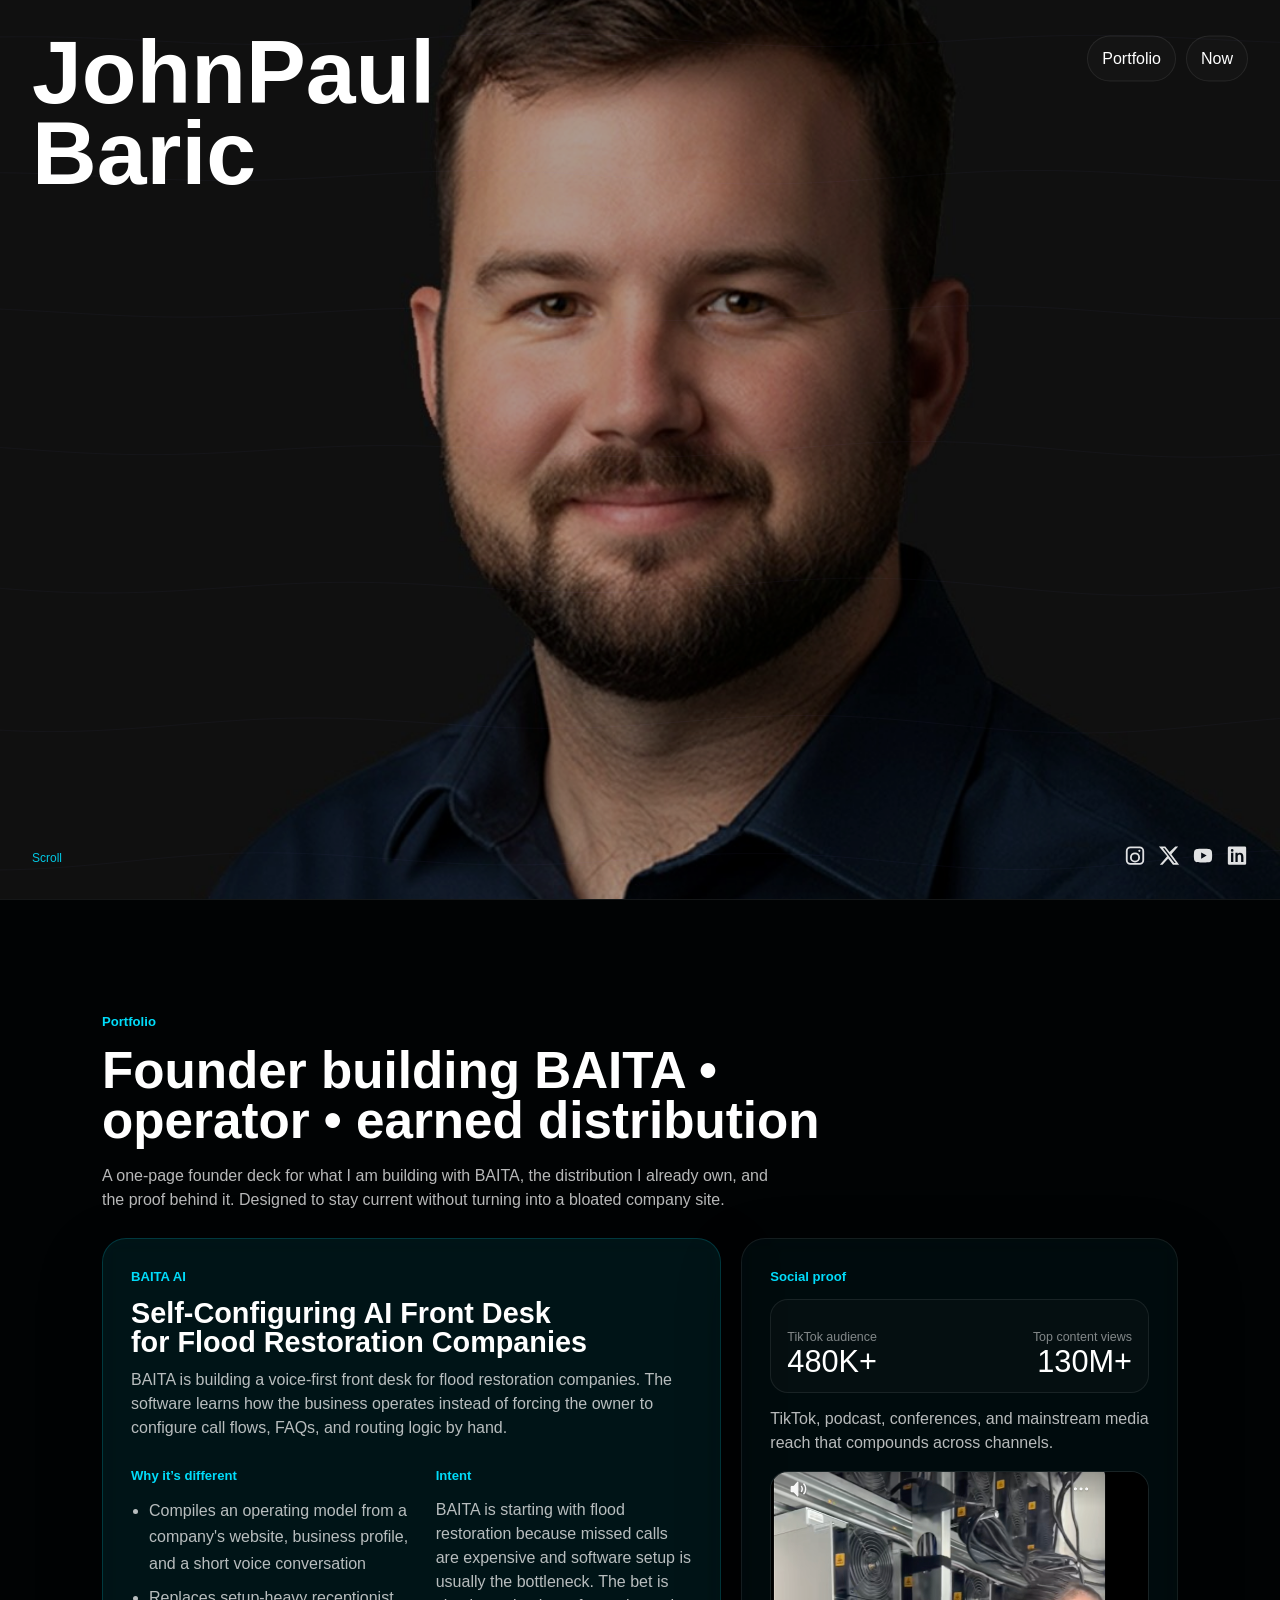
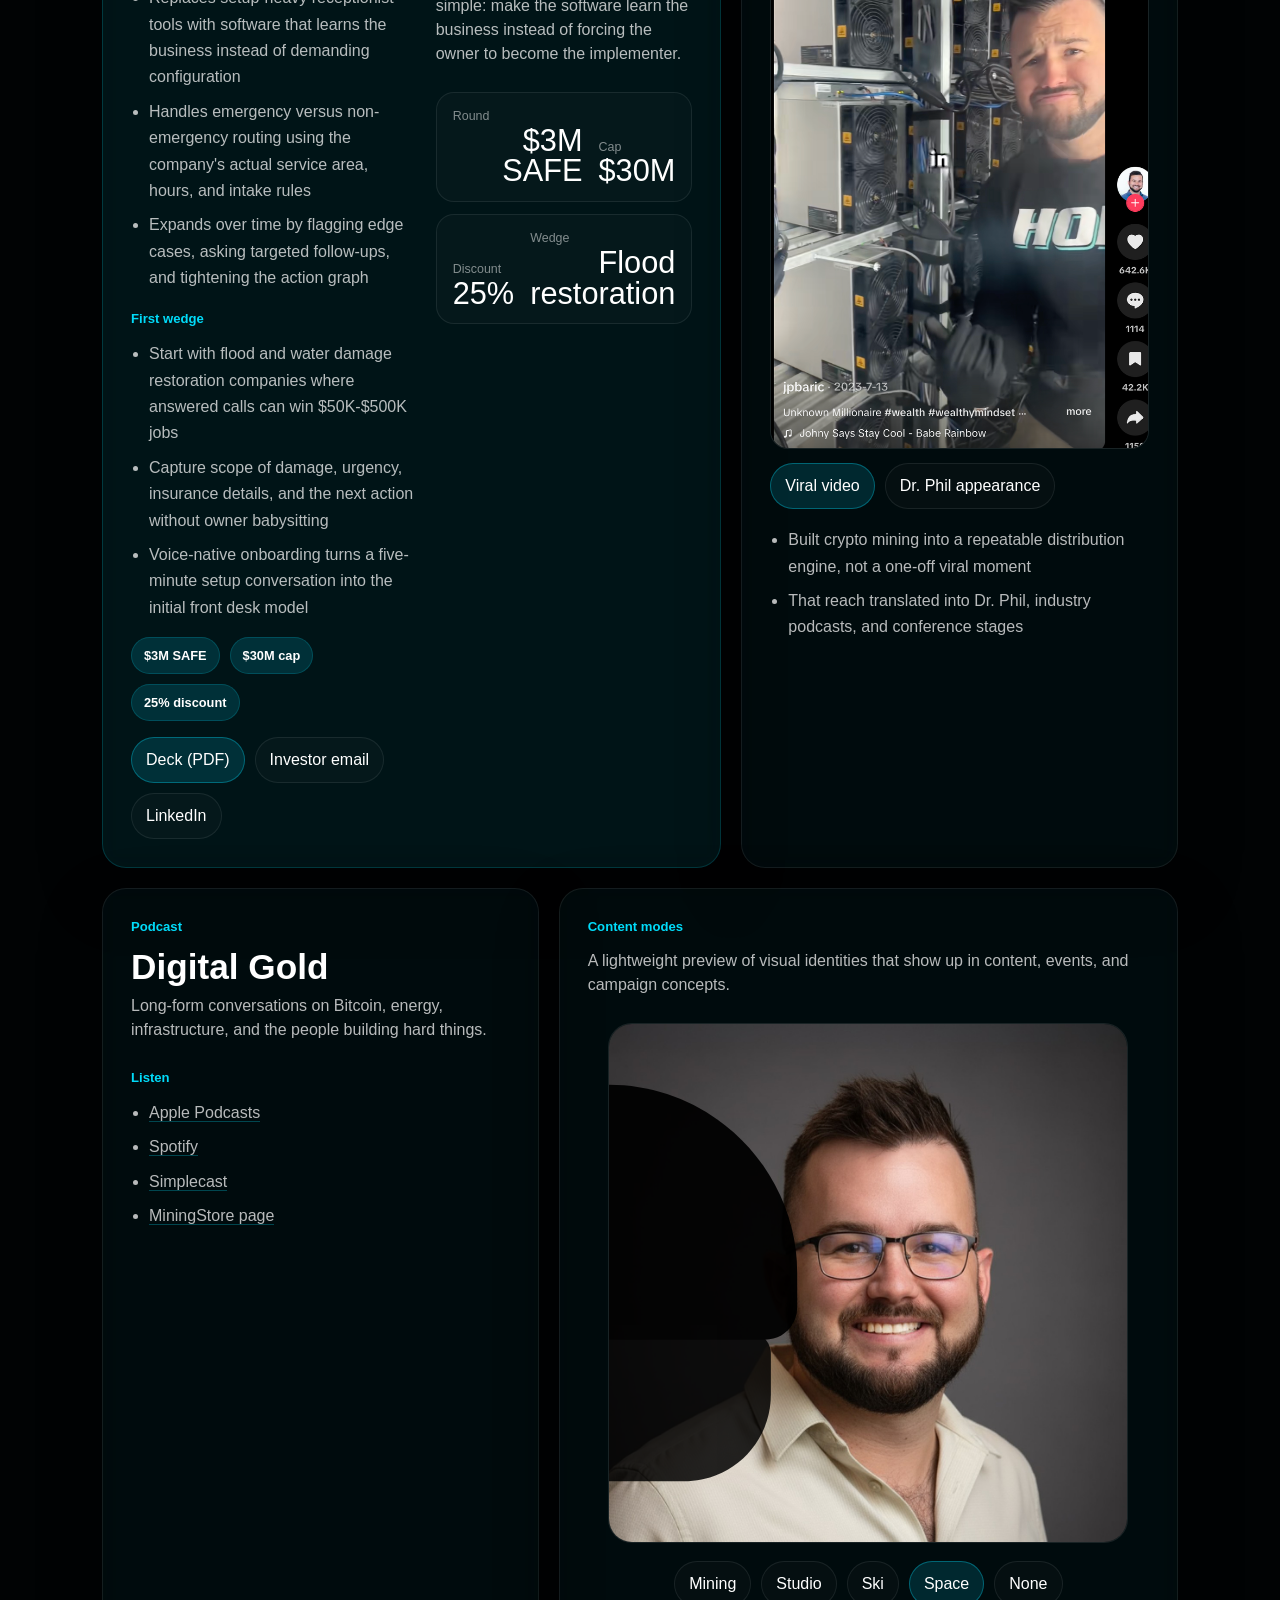
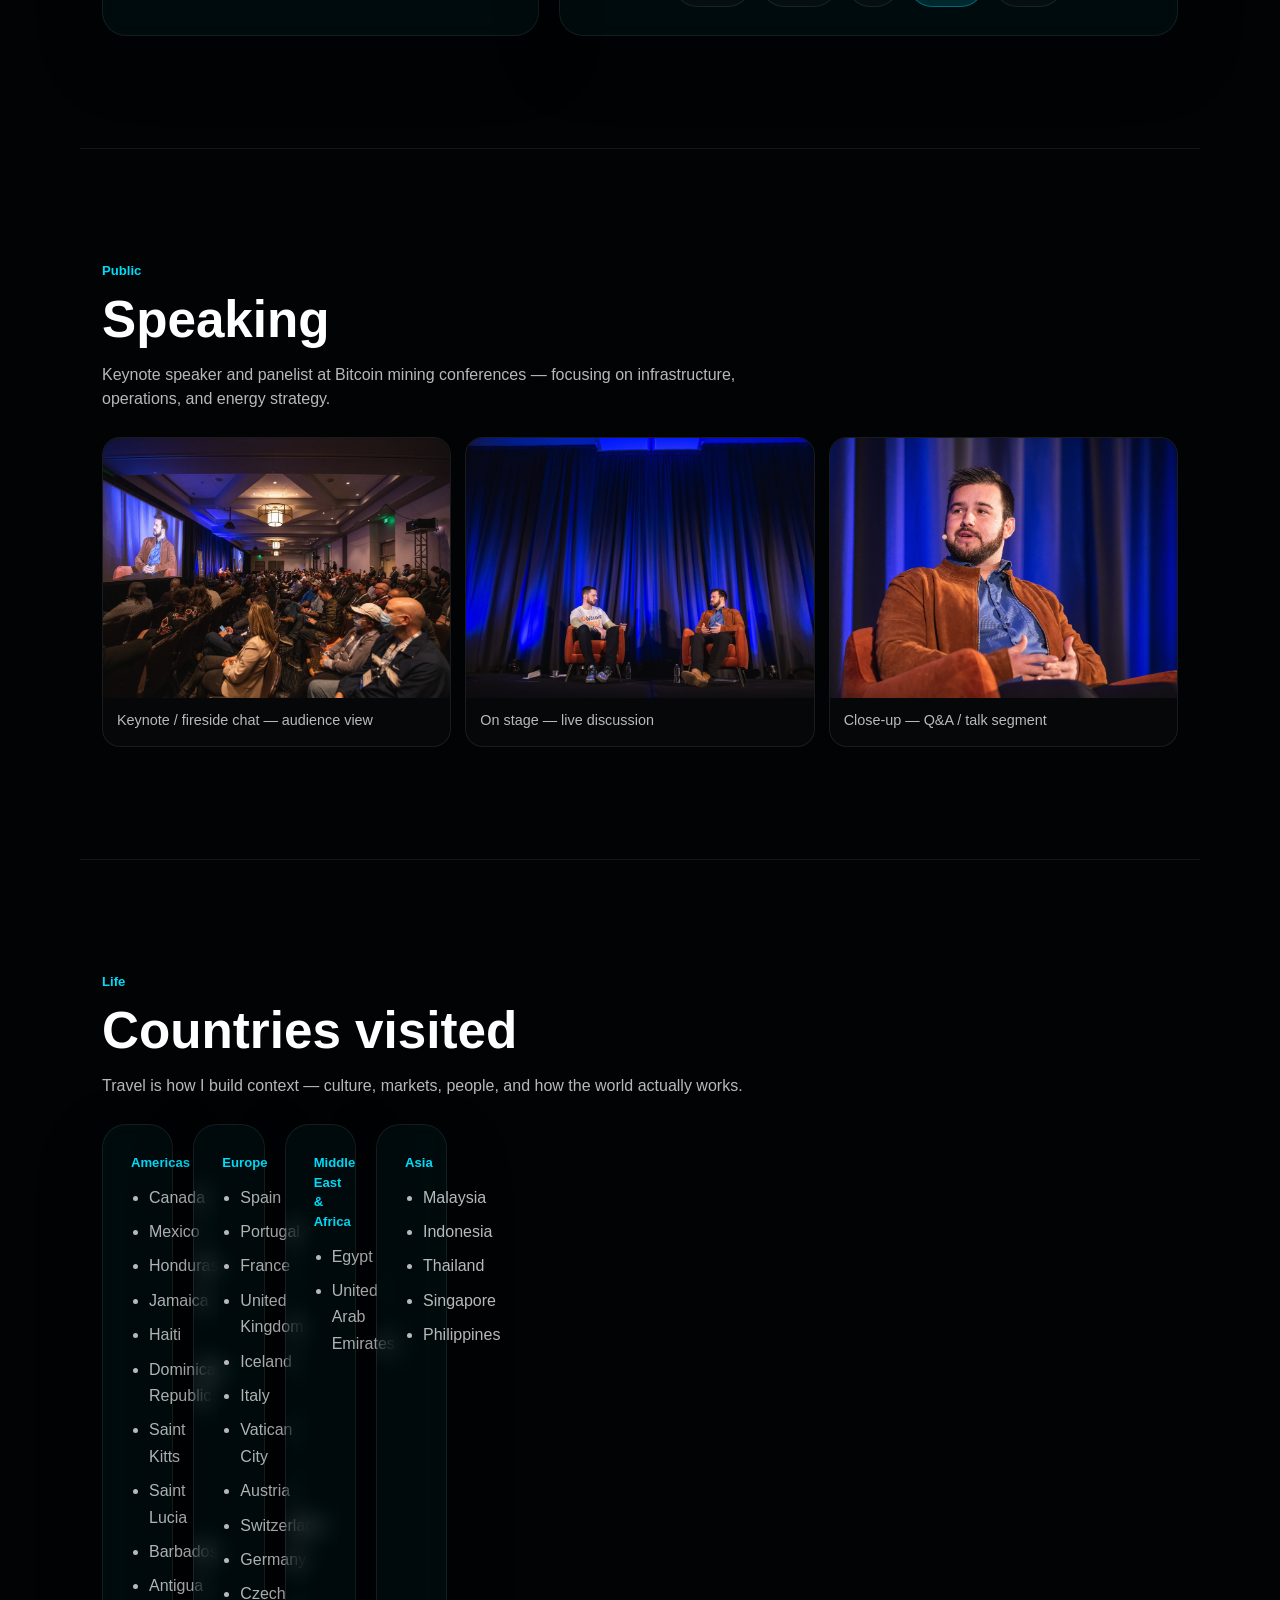
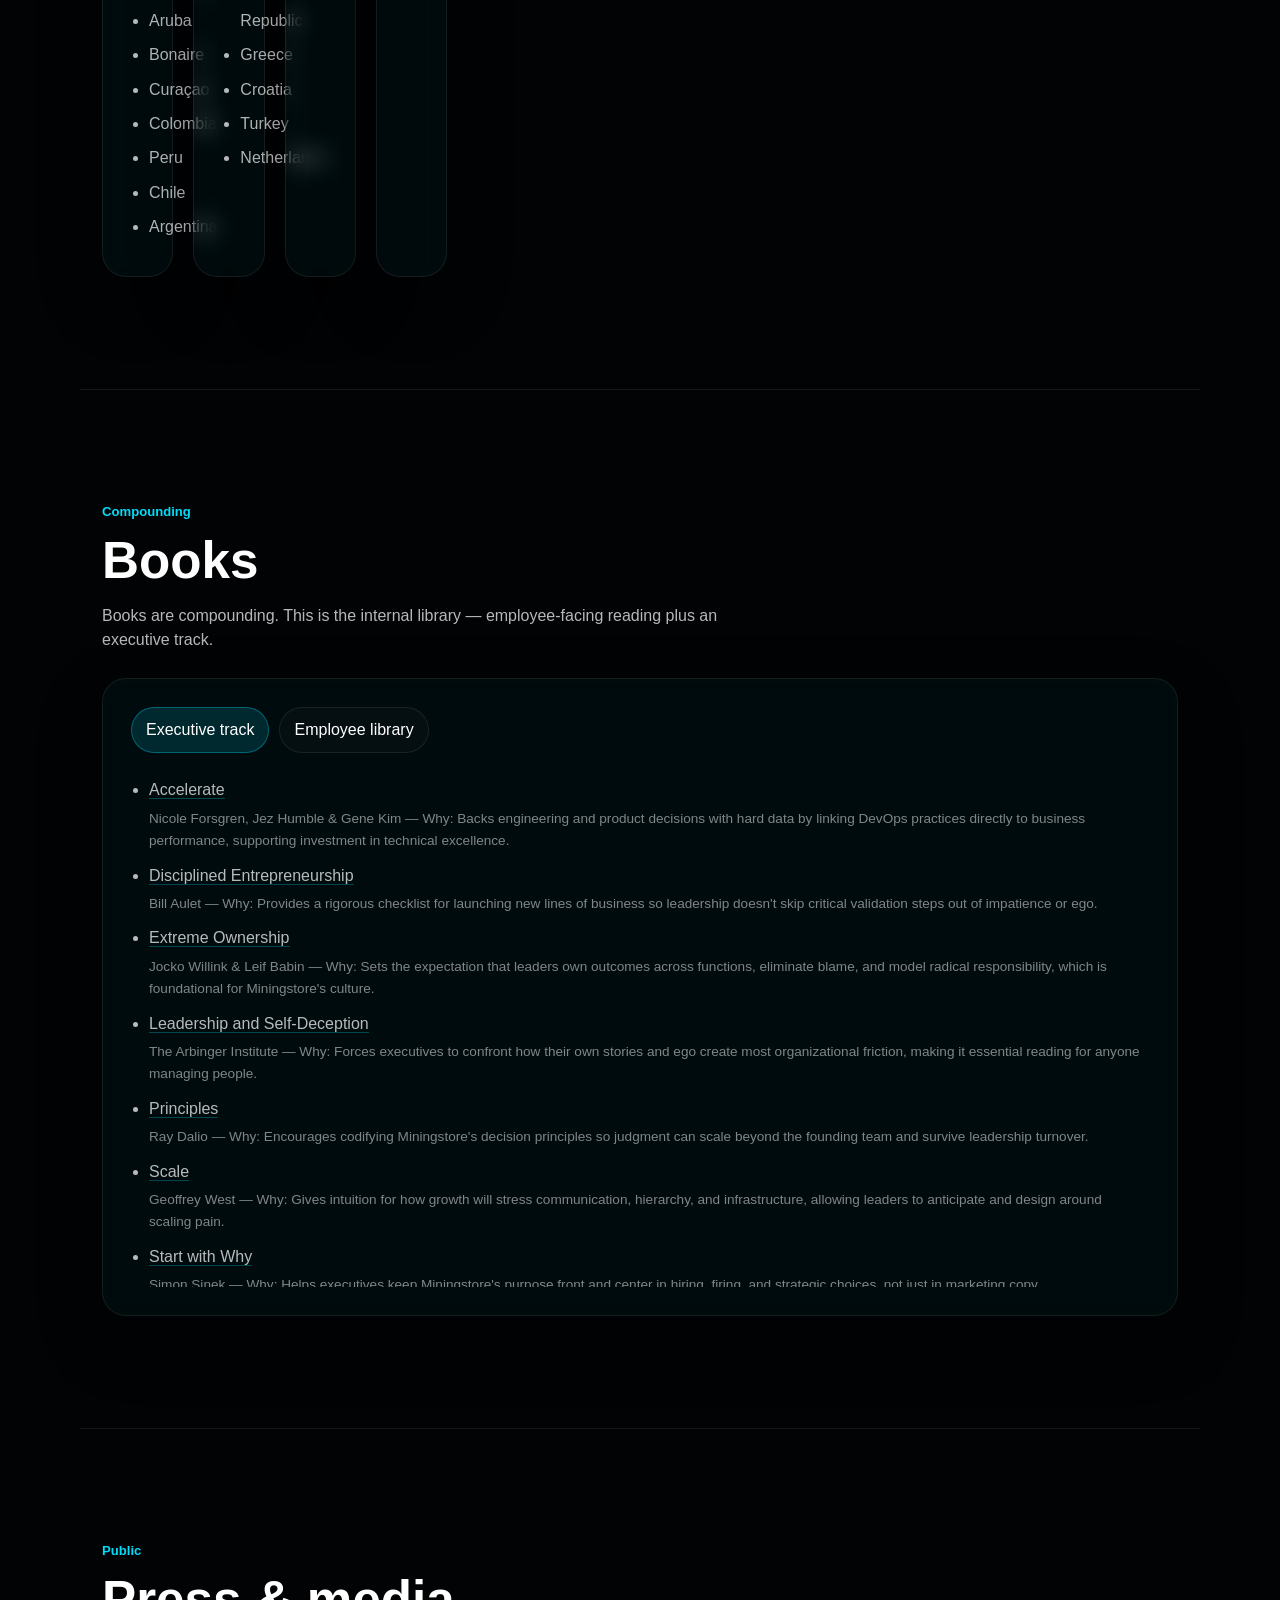
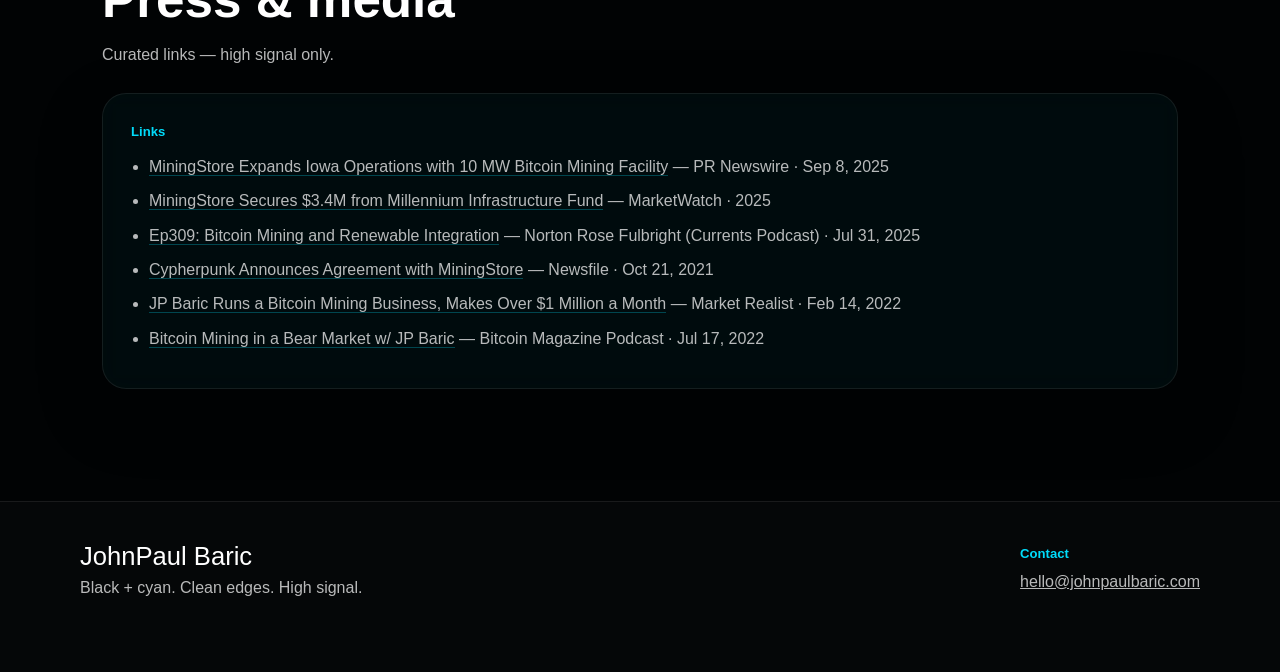
==== commit 980e460e: "Refresh founder site branding and BAITA positioning" ====
--- a/index.html
+++ b/index.html
@@ -4,10 +4,10 @@
   <meta charset="utf-8" />
   <meta name="viewport" content="width=device-width, initial-scale=1" />
   <title>JohnPaul Baric</title>
-
-  <link rel="preconnect" href="https://fonts.googleapis.com">
-  <link rel="preconnect" href="https://fonts.gstatic.com" crossorigin>
-  <link href="https://fonts.googleapis.com/css2?family=Playfair+Display:wght@500;600&display=swap" rel="stylesheet">
+  <meta name="description" content="JohnPaul Baric's founder site: BAITA, earned distribution, speaking, podcast, and public proof." />
+
+  <link rel="stylesheet" href="https://api.fontshare.com/v2/css?f[]=clash-display@700,600,500&f[]=general-sans@400,500,600&display=swap">
+  <link rel="icon" href="images/headshot.jpg" />
 
   <link rel="stylesheet" href="stylesheets/landing.css" />
 </head>
@@ -26,6 +26,7 @@
 
         <nav class="hero__nav" aria-label="Primary">
           <a class="invertable" href="#portfolio">Portfolio</a>
+          <a class="invertable" href="now.html">Now</a>
         </nav>
 
         <div class="hero__social" aria-label="Social links">
@@ -65,22 +66,22 @@
       <div class="section__kicker">Portfolio</div>
       <h2 id="tagline">Builder. Operator. Media-first founder.</h2>
       <p>
-        This is a one-page proof deck: what I’m building, where I’ve been, and why people pay attention.
-        Designed to ship fast and update continuously.
+        A one-page founder deck for what I am building with BAITA, the distribution I already own, and the proof behind it.
+        Designed to stay current without turning into a bloated company site.
       </p>
 
       <div class="grid">
         <div class="card card--accent portfolio__baita">
           <h3 id="baitaTitle">BAITA AI</h3>
-          <div style="font-family: Playfair Display, serif; font-size: 22px; margin-bottom: 10px;" id="baitaSubtitle"></div>
-          <p id="baitaBlurb" style="margin-top:0;"></p>
+          <div class="displayText displayText--sm" id="baitaSubtitle"></div>
+          <p id="baitaBlurb" class="cardCopy cardCopy--tight"></p>
 
           <div class="split">
             <div>
               <h3>Why it’s different</h3>
               <ul class="list" id="baitaDifferentiators"></ul>
 
-              <div style="height: 10px;"></div>
+              <div class="spacer-sm" aria-hidden="true"></div>
 
               <h3>First wedge</h3>
               <ul class="list" id="baitaProduct"></ul>
@@ -96,9 +97,9 @@
 
             <div>
               <h3>Intent</h3>
-              <p style="margin-top:0;">
-                If you invest in execution, not hype: reach out. I’m building an application-layer agent system that aims to
-                replace repetitive work with measurable outcomes.
+              <p class="cardCopy cardCopy--tight">
+                BAITA is starting with flood restoration because missed calls are expensive and software setup is usually the bottleneck.
+                The bet is simple: make the software learn the business instead of forcing the owner to become the implementer.
               </p>
 
               <div class="stat">
@@ -112,7 +113,7 @@
                 </div>
               </div>
 
-              <div style="height: 12px;"></div>
+              <div class="spacer-md" aria-hidden="true"></div>
 
               <div class="stat">
                 <div>
@@ -120,8 +121,8 @@
                   <div class="stat__value">25%</div>
                 </div>
                 <div>
-                  <div class="stat__label">Focus</div>
-                  <div class="stat__value">B2B</div>
+                  <div class="stat__label">Wedge</div>
+                  <div class="stat__value">Flood restoration</div>
                 </div>
               </div>
             </div>
@@ -133,42 +134,42 @@
 
           <div class="stat">
             <div>
-              <div class="stat__label">TikTok followers</div>
+              <div class="stat__label">TikTok audience</div>
               <div class="stat__value" id="spFollowers">—</div>
             </div>
             <div>
-              <div class="stat__label">Viral views</div>
+              <div class="stat__label">Top content views</div>
               <div class="stat__value" id="spViews">—</div>
             </div>
           </div>
 
-          <p id="spPlatforms" style="margin: 14px 0 16px;"></p>
-
-          <div style="border-radius:16px; overflow:hidden; border:1px solid rgba(217,204,255,0.14);">
-            <img id="spImg" src="images/social/tiktok-viral.png" alt="Viral TikTok screenshot" style="width:100%; display:block;" />
-          </div>
-
-          <div class="buttonRow" style="margin-top: 14px;">
+          <p id="spPlatforms" class="cardCopy socialProof__copy"></p>
+
+          <div class="mediaFrame">
+            <img id="spImg" src="images/social/tiktok-viral.png" alt="Viral TikTok screenshot" />
+          </div>
+
+          <div class="buttonRow buttonRow--tight">
             <a class="btn btn--primary" id="spViral" href="#" target="_blank" rel="noreferrer">Viral video</a>
             <a class="btn" id="spDrPhil" href="#" target="_blank" rel="noreferrer">Dr. Phil appearance</a>
           </div>
 
-          <div style="height: 10px;"></div>
+          <div class="spacer-sm" aria-hidden="true"></div>
           <ul class="list" id="spNotes"></ul>
         </div>
 
         <div class="card portfolio__podcast">
           <h3>Podcast</h3>
-          <div style="font-family: Playfair Display, serif; font-size: 24px; margin-bottom: 8px;" id="podcastName">Digital Gold</div>
-          <p id="podcastDesc" style="margin-top:0;"></p>
+          <div class="displayText displayText--md" id="podcastName">Digital Gold</div>
+          <p id="podcastDesc" class="cardCopy cardCopy--tight"></p>
           <h3>Listen</h3>
           <ul class="list items" id="podcastLinks"></ul>
         </div>
 
         <div class="card portfolio__suit">
-          <h3>Suit up</h3>
-          <p style="margin-top: 0;">
-            Quick “identity overlays” for personality. Swap the SVGs for photoreal cutouts any time.
+          <h3>Content modes</h3>
+          <p class="cardCopy cardCopy--tight">
+            A lightweight preview of visual identities that show up in content, events, and campaign concepts.
           </p>
 
           <div class="headgear">
@@ -179,7 +180,7 @@
 
             <div class="headgear__controls" aria-label="Headgear controls">
               <button type="button" data-gear="miner">Mining</button>
-              <button type="button" data-gear="vibecoder">Vibe</button>
+              <button type="button" data-gear="vibecoder">Studio</button>
               <button type="button" data-gear="ski">Ski</button>
               <button type="button" data-gear="space">Space</button>
               <button type="button" data-gear="none">None</button>
@@ -235,12 +236,12 @@
     <footer class="footer">
       <div class="footer__inner">
         <div>
-          <div style="font-family: Playfair Display, serif; font-size: 22px; color: var(--text);">JohnPaul Baric</div>
-          <div>Black + purple. Minimal. High signal.</div>
+          <div class="footer__brandName">JohnPaul Baric</div>
+          <div>Black + cyan. Clean edges. High signal.</div>
         </div>
 
         <div>
-          <div style="font-size: 13px; letter-spacing: 0.22em; text-transform: uppercase;">Contact</div>
+          <div class="footer__label">Contact</div>
           <a id="emailLink" href="mailto:hello@johnpaulbaric.com">hello@johnpaulbaric.com</a>
         </div>
       </div>
--- a/stylesheets/landing.css
+++ b/stylesheets/landing.css
@@ -1,47 +1,73 @@
 :root{
-  --bg: #05030a;
-  --bg2: #080412;
-  --text: #d9ccff;
-  --muted: rgba(217, 204, 255, 0.72);
-  --border: rgba(217, 204, 255, 0.14);
-  --card: rgba(10, 6, 20, 0.72);
-  --card2: rgba(18, 9, 34, 0.72);
-  --shadow: 0 30px 90px rgba(0,0,0,0.55);
-  --accent: #a78bfa;
-  --accent2: #7c3aed;
-  --pad: 28px;
+  --bg-primary: #010304;
+  --bg-secondary: #080e12;
+  --surface: rgba(0, 220, 250, 0.04);
+  --surface-strong: rgba(0, 220, 250, 0.08);
+  --surface-muted: rgba(255, 255, 255, 0.02);
+  --text-primary: #ffffff;
+  --text-secondary: rgba(255, 255, 255, 0.72);
+  --text-muted: rgba(255, 255, 255, 0.5);
+  --border: rgba(0, 220, 250, 0.18);
+  --border-strong: rgba(0, 220, 250, 0.34);
+  --border-subtle: rgba(255, 255, 255, 0.08);
+  --accent: #00dcfa;
+  --accent-strong: #00b8d4;
+  --accent-dim: rgba(0, 220, 250, 0.14);
+  --shadow: 0 24px 64px rgba(0, 0, 0, 0.32);
+  --font-display: "Clash Display", sans-serif;
+  --font-body: "General Sans", sans-serif;
+  --title-size: clamp(2.8rem, 7vw, 5.8rem);
+  --heading-size: clamp(2.1rem, 4vw, 3.6rem);
+  --section-gap: clamp(72px, 10vw, 112px);
+  --card-pad: clamp(18px, 2.8vw, 28px);
+  --pad: clamp(20px, 3vw, 32px);
   --maxW: 1120px;
-  --t: 300ms;
-
+  --t: 180ms;
   --parallax-x: 0px;
   --parallax-y: 0px;
 }
 
-*{ box-sizing: border-box; }
-html, body{ height: 100%; }
+*,
+*::before,
+*::after{
+  box-sizing: border-box;
+}
+
+html,
+body{
+  min-height: 100%;
+}
+
+html{
+  scroll-behavior: smooth;
+}
 
 body{
   margin: 0;
-  color: var(--text);
-  background: radial-gradient(1200px 800px at 18% 12%, rgba(167, 139, 250, 0.10), transparent 55%),
-              radial-gradient(900px 700px at 85% 60%, rgba(124, 58, 237, 0.12), transparent 60%),
-              linear-gradient(180deg, var(--bg), var(--bg2));
-  font-family: ui-sans-serif, system-ui, -apple-system, Segoe UI, Roboto, Helvetica, Arial;
+  color: var(--text-primary);
+  background: var(--bg-primary);
+  font-family: var(--font-body);
   line-height: 1.5;
-}
-
-a{ color: inherit; }
+  -webkit-font-smoothing: antialiased;
+  text-rendering: optimizeLegibility;
+}
+
+a{
+  color: inherit;
+}
+
+img{
+  max-width: 100%;
+}
 
 .hero{
   position: relative;
+  min-height: 680px;
   height: 100svh;
-  min-height: 680px;
+  height: 100dvh;
   overflow: hidden;
-  background: #000;
-}
-
-@media (hover: hover) and (pointer: fine){
-  .hero{ cursor: none; }
+  background: var(--bg-primary);
+  border-bottom: 1px solid var(--border-subtle);
 }
 
 .hero__canvas{
@@ -50,12 +76,13 @@
   width: 100%;
   height: 100%;
   display: block;
+  opacity: 0.9;
 }
 
 .hero__ui{
   position: relative;
+  width: 100%;
   height: 100%;
-  width: 100%;
   pointer-events: none;
 }
 
@@ -63,7 +90,6 @@
   position: absolute;
   inset: 0;
   transform: translate3d(var(--parallax-x), var(--parallax-y), 0);
-  will-change: transform;
 }
 
 .hero__ui a,
@@ -76,43 +102,46 @@
   top: var(--pad);
   left: var(--pad);
   text-decoration: none;
-  font-family: "Playfair Display", serif;
+  font-family: var(--font-display);
   font-weight: 600;
-  letter-spacing: 0.01em;
-  font-size: clamp(44px, 6vw, 76px);
-  line-height: 0.92;
-  color: var(--text);
-  text-shadow: 0 16px 40px rgba(0,0,0,0.50);
+  font-size: var(--title-size);
+  line-height: 0.9;
+  color: var(--text-primary);
   transition: color var(--t) ease;
 }
 
-.hero__name span{ display: block; }
+.hero__name span{
+  display: block;
+}
 
 .hero__nav{
   position: absolute;
-  top: calc(var(--pad) + 10px);
+  top: calc(var(--pad) + 4px);
   right: var(--pad);
+  display: flex;
+  flex-wrap: wrap;
+  justify-content: flex-end;
+  gap: 10px;
 }
 
 .hero__nav a{
-  display: inline-block;
-  font-size: 13px;
-  letter-spacing: 0.22em;
-  text-transform: uppercase;
+  display: inline-flex;
+  align-items: center;
+  justify-content: center;
+  min-height: 40px;
+  padding: 10px 14px;
+  border: 1px solid var(--border-subtle);
+  border-radius: 999px;
+  background: rgba(255, 255, 255, 0.02);
+  color: var(--text-primary);
   text-decoration: none;
-  padding: 10px 12px;
-  border-radius: 999px;
-  color: var(--text);
-  border: 1px solid rgba(217,204,255,0.14);
-  background: rgba(0,0,0,0.10);
-  backdrop-filter: blur(10px);
-  transition: color var(--t) ease, background var(--t) ease, transform var(--t) ease, border-color var(--t) ease;
+  transition: transform var(--t) ease, border-color var(--t) ease, background-color var(--t) ease;
 }
 
 .hero__nav a:hover{
-  background: rgba(167,139,250,0.10);
-  border-color: rgba(167,139,250,0.28);
   transform: translateY(-1px);
+  border-color: var(--border);
+  background: var(--accent-dim);
 }
 
 .hero__social{
@@ -120,25 +149,24 @@
   right: var(--pad);
   bottom: var(--pad);
   display: flex;
-  gap: 14px;
+  gap: 12px;
 }
 
 .hero__icon{
-  width: 22px;
-  height: 22px;
   display: inline-flex;
   align-items: center;
   justify-content: center;
-  color: var(--text);
+  width: 22px;
+  height: 22px;
+  opacity: 0.88;
   text-decoration: none;
-  transition: color var(--t) ease, transform var(--t) ease, opacity var(--t) ease;
-  opacity: 0.92;
-  filter: drop-shadow(0 18px 30px rgba(0,0,0,0.55));
+  transition: transform var(--t) ease, opacity var(--t) ease, color var(--t) ease;
 }
 
 .hero__icon:hover{
-  transform: translateY(-2px);
+  transform: translateY(-1px);
   opacity: 1;
+  color: var(--accent);
 }
 
 .hero__icon svg{
@@ -152,15 +180,15 @@
   position: absolute;
   left: var(--pad);
   bottom: var(--pad);
+  color: var(--accent);
   font-size: 12px;
-  letter-spacing: 0.18em;
-  text-transform: uppercase;
-  color: rgba(217,204,255,0.68);
-  opacity: 0.92;
+  opacity: 0.9;
   transition: color var(--t) ease;
 }
 
-.invertable.is-inverted{ color: #ffffff !important; }
+.invertable.is-inverted{
+  color: #ffffff !important;
+}
 
 main{
   background: transparent;
@@ -169,152 +197,235 @@
 .section{
   max-width: var(--maxW);
   margin: 0 auto;
-  padding: 92px 22px;
+  padding: var(--section-gap) 22px;
+  border-top: 1px solid var(--border-subtle);
+}
+
+#portfolio.section{
+  border-top: 0;
 }
 
 .section__kicker{
-  font-size: 13px;
-  letter-spacing: 0.22em;
-  text-transform: uppercase;
-  color: rgba(217,204,255,0.66);
-  margin: 0 0 16px;
+  margin: 0 0 14px;
+  color: var(--accent);
+  font-size: 0.82rem;
+  font-weight: 600;
 }
 
 .section h2{
-  font-family: "Playfair Display", serif;
+  margin: 0 0 18px;
+  color: var(--text-primary);
+  font-family: var(--font-display);
+  font-size: var(--heading-size);
   font-weight: 600;
-  font-size: clamp(34px, 4vw, 52px);
-  line-height: 1.05;
-  margin: 0 0 18px;
-  color: var(--text);
+  line-height: 0.98;
+  text-wrap: balance;
 }
 
 .section p{
   margin: 0 0 26px;
-  color: var(--muted);
-  max-width: 78ch;
+  max-width: 76ch;
+  color: var(--text-secondary);
+  text-wrap: pretty;
+}
+
+.displayText{
+  font-family: var(--font-display);
+  font-weight: 600;
+  line-height: 1;
+  text-wrap: balance;
+}
+
+.displayText--sm{
+  font-size: clamp(1.3rem, 2.4vw, 1.8rem);
+  margin-bottom: 12px;
+}
+
+.displayText--md{
+  font-size: clamp(1.55rem, 3vw, 2.2rem);
+  margin-bottom: 10px;
+}
+
+.cardCopy{
+  color: var(--text-secondary);
+  text-wrap: pretty;
+}
+
+.cardCopy--tight{
+  margin-top: 0;
+}
+
+.socialProof__copy{
+  margin: 14px 0 16px !important;
+}
+
+.spacer-sm{
+  height: 10px;
+}
+
+.spacer-md{
+  height: 12px;
 }
 
 .grid{
   display: grid;
-  grid-template-columns: repeat(12, 1fr);
-  gap: 18px;
+  grid-template-columns: repeat(12, minmax(0, 1fr));
+  gap: 20px;
 }
 
 .card{
-  border: 1px solid var(--border);
-  border-radius: 18px;
-  background: var(--card);
+  border: 1px solid var(--border-subtle);
+  border-radius: 24px;
+  background: var(--surface);
   box-shadow: var(--shadow);
-  padding: 22px;
-  backdrop-filter: blur(10px);
+  padding: var(--card-pad);
+  backdrop-filter: blur(12px);
 }
 
 .card--accent{
-  background: linear-gradient(180deg, rgba(167,139,250,0.10), rgba(10,6,20,0.60));
-  border-color: rgba(167,139,250,0.26);
+  border-color: var(--border);
+  background: var(--surface-strong);
 }
 
 .card h3{
   margin: 0 0 12px;
-  font-size: 13px;
-  letter-spacing: 0.22em;
-  text-transform: uppercase;
-  color: rgba(217,204,255,0.84);
+  color: var(--accent);
+  font-size: 0.82rem;
+  font-weight: 600;
 }
 
 .list{
   margin: 0;
   padding-left: 18px;
-  color: var(--muted);
-}
-
-.list li{ margin: 8px 0; }
+  color: var(--text-secondary);
+  line-height: 1.65;
+}
+
+.list li{
+  margin: 8px 0;
+}
 
 .items a{
-  color: var(--text);
   text-decoration: none;
-  border-bottom: 1px solid rgba(217,204,255,0.28);
-}
-
-.items a:hover{ border-bottom-color: rgba(167,139,250,0.65); }
+  border-bottom: 1px solid rgba(0, 220, 250, 0.28);
+}
+
+.items a:hover{
+  border-bottom-color: var(--accent);
+}
 
 .pillRow{
-  display:flex;
-  flex-wrap:wrap;
-  gap:10px;
+  display: flex;
+  flex-wrap: wrap;
+  gap: 10px;
+  margin-top: 16px;
+}
+
+.pill{
+  display: inline-flex;
+  align-items: center;
+  padding: 8px 12px;
+  border: 1px solid var(--border);
+  border-radius: 999px;
+  background: var(--accent-dim);
+  color: var(--text-primary);
+  font-size: 0.8rem;
+  font-weight: 600;
+}
+
+.buttonRow{
+  display: flex;
+  flex-wrap: wrap;
+  gap: 10px;
+  margin-top: 16px;
+}
+
+.buttonRow--tight{
   margin-top: 14px;
 }
 
-.pill{
-  display:inline-flex;
-  align-items:center;
-  gap:8px;
-  padding: 8px 12px;
+.btn{
+  display: inline-flex;
+  align-items: center;
+  justify-content: center;
+  min-height: 42px;
+  padding: 10px 14px;
+  border: 1px solid var(--border-subtle);
   border-radius: 999px;
-  border: 1px solid rgba(217,204,255,0.18);
-  background: rgba(0,0,0,0.12);
-  color: rgba(217,204,255,0.86);
-  font-size: 12px;
-  letter-spacing: 0.10em;
-  text-transform: uppercase;
-}
-
-.buttonRow{
-  display:flex;
-  flex-wrap:wrap;
-  gap:10px;
-  margin-top: 14px;
-}
-
-.btn{
-  display:inline-flex;
-  align-items:center;
-  justify-content:center;
-  padding: 10px 12px;
-  border-radius: 999px;
-  border: 1px solid rgba(217,204,255,0.18);
-  background: rgba(0,0,0,0.14);
-  color: var(--text);
-  text-decoration:none;
-  font-size: 12px;
-  letter-spacing: 0.14em;
-  text-transform: uppercase;
-  transition: transform var(--t) ease, border-color var(--t) ease, background var(--t) ease;
+  background: var(--surface-muted);
+  color: var(--text-primary);
+  text-decoration: none;
+  transition: transform var(--t) ease, border-color var(--t) ease, background-color var(--t) ease;
 }
 
 .btn:hover{
   transform: translateY(-1px);
-  border-color: rgba(167,139,250,0.40);
-  background: rgba(167,139,250,0.10);
+  border-color: var(--border);
+  background: var(--accent-dim);
 }
 
 .btn--primary{
-  border-color: rgba(167,139,250,0.55);
-  background: rgba(167,139,250,0.14);
+  border-color: var(--border-strong);
+  background: var(--accent-dim);
 }
 
 .btn--primary:hover{
-  background: rgba(167,139,250,0.22);
-}
-
-.portfolio__baita{ grid-column: span 7; }
-.portfolio__proof{ grid-column: span 5; }
-.portfolio__podcast{ grid-column: span 5; }
-.portfolio__suit{ grid-column: span 7; }
-
-@media (max-width: 950px){
-  .portfolio__baita,
-  .portfolio__proof,
-  .portfolio__podcast,
-  .portfolio__suit{ grid-column: span 12; }
-  .hero{ min-height: 640px; }
+  background: rgba(0, 220, 250, 0.2);
+}
+
+.portfolio__baita{
+  grid-column: span 7;
+}
+
+.portfolio__proof{
+  grid-column: span 5;
+}
+
+.portfolio__podcast{
+  grid-column: span 5;
+}
+
+.portfolio__suit{
+  grid-column: span 7;
+}
+
+.split{
+  display: grid;
+  grid-template-columns: 1.15fr 0.85fr;
+  gap: 20px;
+}
+
+.stat{
+  display: flex;
+  align-items: flex-end;
+  justify-content: space-between;
+  gap: 16px;
+  min-height: 94px;
+  border: 1px solid var(--border-subtle);
+  border-radius: 18px;
+  background: rgba(255, 255, 255, 0.02);
+  padding: 14px 16px;
+}
+
+.stat__label{
+  color: var(--text-muted);
+  font-size: 0.78rem;
+  font-weight: 500;
+}
+
+.stat__value{
+  color: var(--text-primary);
+  font-family: var(--font-display);
+  font-size: clamp(1.35rem, 2.4vw, 1.95rem);
+  font-variant-numeric: tabular-nums;
+  line-height: 1;
+  text-align: right;
+  text-wrap: balance;
 }
 
 .headgear{
   display: grid;
-  grid-template-columns: 1fr;
-  gap: 16px;
+  gap: 18px;
 }
 
 .headgear__stage{
@@ -322,10 +433,10 @@
   width: min(520px, 100%);
   margin: 0 auto;
   aspect-ratio: 1 / 1;
-  border-radius: 22px;
   overflow: hidden;
-  border: 1px solid rgba(217,204,255,0.16);
-  background: rgba(0,0,0,0.18);
+  border: 1px solid var(--border-subtle);
+  border-radius: 24px;
+  background: rgba(255, 255, 255, 0.02);
 }
 
 .headgear__stage img{
@@ -337,64 +448,82 @@
 }
 
 .headgear__overlay{
-  position: absolute;
   left: 50%;
   top: 22%;
   width: 62%;
   transform: translateX(-50%);
-  filter: drop-shadow(0 16px 24px rgba(0,0,0,0.55));
-  opacity: 0.95;
+  opacity: 0.94;
   pointer-events: none;
-  color: rgba(217,204,255,0.96);
 }
 
 .headgear__controls{
   display: flex;
   flex-wrap: wrap;
+  justify-content: center;
   gap: 10px;
-  justify-content: center;
-}
-
-.headgear__controls button{
+}
+
+.headgear__controls button,
+.bookTabs button{
   appearance: none;
-  border: 1px solid rgba(217,204,255,0.18);
-  background: rgba(0,0,0,0.14);
-  color: var(--text);
-  padding: 10px 12px;
+  min-height: 40px;
+  padding: 10px 14px;
+  border: 1px solid var(--border-subtle);
   border-radius: 999px;
-  font-size: 12px;
-  letter-spacing: 0.14em;
-  text-transform: uppercase;
+  background: var(--surface-muted);
+  color: var(--text-primary);
+  font: inherit;
   cursor: pointer;
-  transition: transform var(--t) ease, background var(--t) ease, border-color var(--t) ease;
-}
-
-.headgear__controls button:hover{ transform: translateY(-1px); border-color: rgba(167,139,250,0.36); }
-.headgear__controls button.is-active{ background: rgba(167,139,250,0.14); border-color: rgba(167,139,250,0.55); }
+  transition: transform var(--t) ease, border-color var(--t) ease, background-color var(--t) ease;
+}
+
+.headgear__controls button:hover,
+.bookTabs button:hover{
+  transform: translateY(-1px);
+  border-color: var(--border);
+  background: var(--accent-dim);
+}
+
+.headgear__controls button.is-active,
+.bookTabs button.is-active{
+  border-color: var(--border-strong);
+  background: var(--accent-dim);
+}
 
 .gallery{
-  display:grid;
-  grid-template-columns: repeat(12, 1fr);
+  display: grid;
+  grid-template-columns: repeat(12, minmax(0, 1fr));
   gap: 14px;
 }
 
+.mediaFrame{
+  overflow: hidden;
+  border: 1px solid var(--border-subtle);
+  border-radius: 18px;
+  background: rgba(255, 255, 255, 0.02);
+}
+
+.mediaFrame img{
+  display: block;
+  width: 100%;
+}
+
 .gallery a{
+  display: block;
   grid-column: span 4;
-  border-radius: 16px;
-  overflow:hidden;
-  border: 1px solid rgba(217,204,255,0.14);
-  background: rgba(0,0,0,0.14);
-  text-decoration:none;
-  display:block;
+  overflow: hidden;
+  border: 1px solid var(--border-subtle);
+  border-radius: 18px;
+  background: rgba(255, 255, 255, 0.02);
+  text-decoration: none;
 }
 
 .gallery img{
-  width:100%;
+  display: block;
+  width: 100%;
   height: 100%;
-  display:block;
+  aspect-ratio: 4 / 3;
   object-fit: cover;
-  aspect-ratio: 4 / 3;
-  opacity: 0.96;
   transition: transform var(--t) ease, opacity var(--t) ease;
 }
 
@@ -404,91 +533,196 @@
 }
 
 .gallery figcaption{
-  padding: 10px 12px 12px;
-  font-size: 12px;
-  color: rgba(217,204,255,0.76);
-}
-
-@media (max-width: 900px){
-  .gallery a{ grid-column: span 12; }
-  .gallery img{ aspect-ratio: 16 / 10; }
-}
-
-.split{
-  display:grid;
-  grid-template-columns: 1.2fr 0.8fr;
-  gap: 18px;
-}
-@media (max-width: 900px){
-  .split{ grid-template-columns: 1fr; }
-}
-
-.stat{
-  display:flex;
-  align-items:flex-end;
-  justify-content:space-between;
+  padding: 12px 14px 14px;
+  color: var(--text-secondary);
+  font-size: 0.9rem;
+}
+
+.bookTabs{
+  display: flex;
+  flex-wrap: wrap;
   gap: 10px;
-  border: 1px solid rgba(217,204,255,0.14);
-  border-radius: 16px;
-  padding: 14px;
-  background: rgba(0,0,0,0.12);
-}
-.stat__label{ font-size: 12px; letter-spacing: 0.14em; text-transform: uppercase; color: rgba(217,204,255,0.68); }
-.stat__value{ font-size: 24px; font-family: "Playfair Display", serif; color: var(--text); }
-
-.bookTabs{
-  display:flex;
-  gap: 10px;
-  flex-wrap: wrap;
   margin-bottom: 14px;
 }
-.bookTabs button{
-  appearance:none;
-  border: 1px solid rgba(217,204,255,0.18);
-  background: rgba(0,0,0,0.14);
-  color: var(--text);
-  padding: 10px 12px;
-  border-radius: 999px;
-  font-size: 12px;
-  letter-spacing: 0.14em;
-  text-transform: uppercase;
-  cursor: pointer;
-  transition: transform var(--t) ease, background var(--t) ease, border-color var(--t) ease;
-}
-.bookTabs button:hover{ transform: translateY(-1px); border-color: rgba(167,139,250,0.36); }
-.bookTabs button.is-active{ background: rgba(167,139,250,0.14); border-color: rgba(167,139,250,0.55); }
 
 .bookList{
   max-height: 520px;
-  overflow:auto;
+  overflow: auto;
   padding-right: 6px;
-}
-.bookList::-webkit-scrollbar{ width: 10px; }
+  scrollbar-color: rgba(0, 220, 250, 0.22) transparent;
+}
+
+.bookList::-webkit-scrollbar{
+  width: 10px;
+}
+
 .bookList::-webkit-scrollbar-thumb{
-  background: rgba(167,139,250,0.20);
+  background: rgba(0, 220, 250, 0.22);
   border-radius: 999px;
 }
-.bookList li{ margin: 10px 0; }
-.bookMeta{ color: rgba(217,204,255,0.70); font-size: 12px; margin-top: 4px; }
+
+.bookList li{
+  margin: 10px 0;
+}
+
+.bookMeta{
+  margin-top: 4px;
+  color: var(--text-muted);
+  font-size: 0.85rem;
+  text-wrap: pretty;
+}
 
 .footer{
-  border-top: 1px solid rgba(217,204,255,0.14);
-  padding: 42px 22px 70px;
-  color: rgba(217,204,255,0.72);
-  background: rgba(0,0,0,0.12);
+  border-top: 1px solid var(--border-subtle);
+  padding: 42px 22px 72px;
+  color: var(--text-secondary);
+  background: rgba(255, 255, 255, 0.015);
 }
 
 .footer__inner{
   max-width: var(--maxW);
   margin: 0 auto;
   display: flex;
+  flex-wrap: wrap;
   justify-content: space-between;
   gap: 20px;
-  flex-wrap: wrap;
-}
-
-.footer a{ color: inherit; }
+}
+
+.footer__brandName{
+  color: var(--text-primary);
+  font-family: var(--font-display);
+  font-size: 1.6rem;
+  line-height: 1;
+  margin-bottom: 6px;
+}
+
+.footer__label{
+  color: var(--accent);
+  font-size: 0.82rem;
+  font-weight: 600;
+  margin-bottom: 6px;
+}
+
+.footer a{
+  color: inherit;
+}
+
+.pageShell{
+  max-width: var(--maxW);
+  margin: 0 auto;
+  padding: 34px 22px 84px;
+}
+
+.nowHero{
+  padding: clamp(64px, 12vw, 112px) 0 34px;
+  border-bottom: 1px solid var(--border-subtle);
+}
+
+.nowHero h1{
+  margin: 0 0 18px;
+  max-width: 10.5ch;
+  color: var(--text-primary);
+  font-family: var(--font-display);
+  font-size: clamp(2.7rem, 7vw, 5.2rem);
+  font-weight: 600;
+  line-height: 0.95;
+  text-wrap: balance;
+}
+
+.nowHero p{
+  max-width: 68ch;
+  color: var(--text-secondary);
+  text-wrap: pretty;
+}
+
+.nowSection{
+  padding: 34px 0 0;
+}
+
+.nowGrid{
+  display: grid;
+  grid-template-columns: repeat(12, minmax(0, 1fr));
+  gap: 20px;
+}
+
+.nowGrid > *{
+  grid-column: span 6;
+}
+
+.nowGrid .card{
+  height: 100%;
+}
+
+@media (max-width: 950px){
+  .portfolio__baita,
+  .portfolio__proof,
+  .portfolio__podcast,
+  .portfolio__suit,
+  .nowGrid > *{
+    grid-column: span 12;
+  }
+
+  .split{
+    grid-template-columns: 1fr;
+  }
+
+  .hero{
+    min-height: 640px;
+  }
+
+  .hero__name{
+    max-width: 6ch;
+  }
+}
+
+@media (max-width: 900px){
+  .gallery a{
+    grid-column: span 12;
+  }
+
+  .gallery img{
+    aspect-ratio: 16 / 10;
+  }
+}
+
+@media (max-width: 640px){
+  .hero{
+    min-height: 560px;
+  }
+
+  .hero__nav{
+    top: auto;
+    bottom: calc(var(--pad) + 40px);
+    left: var(--pad);
+    right: auto;
+    justify-content: flex-start;
+  }
+
+  .hero__social{
+    right: auto;
+    left: var(--pad);
+    bottom: var(--pad);
+  }
+
+  .stat{
+    flex-direction: column;
+    align-items: flex-start;
+  }
+
+  .stat__value{
+    text-align: left;
+  }
+}
 
 @media (prefers-reduced-motion: reduce){
-  *{ scroll-behavior: auto !important; transition: none !important; }
-}
+  html{
+    scroll-behavior: auto;
+  }
+
+  *,
+  *::before,
+  *::after{
+    transition: none !important;
+    animation-duration: 0.01ms !important;
+  }
+}
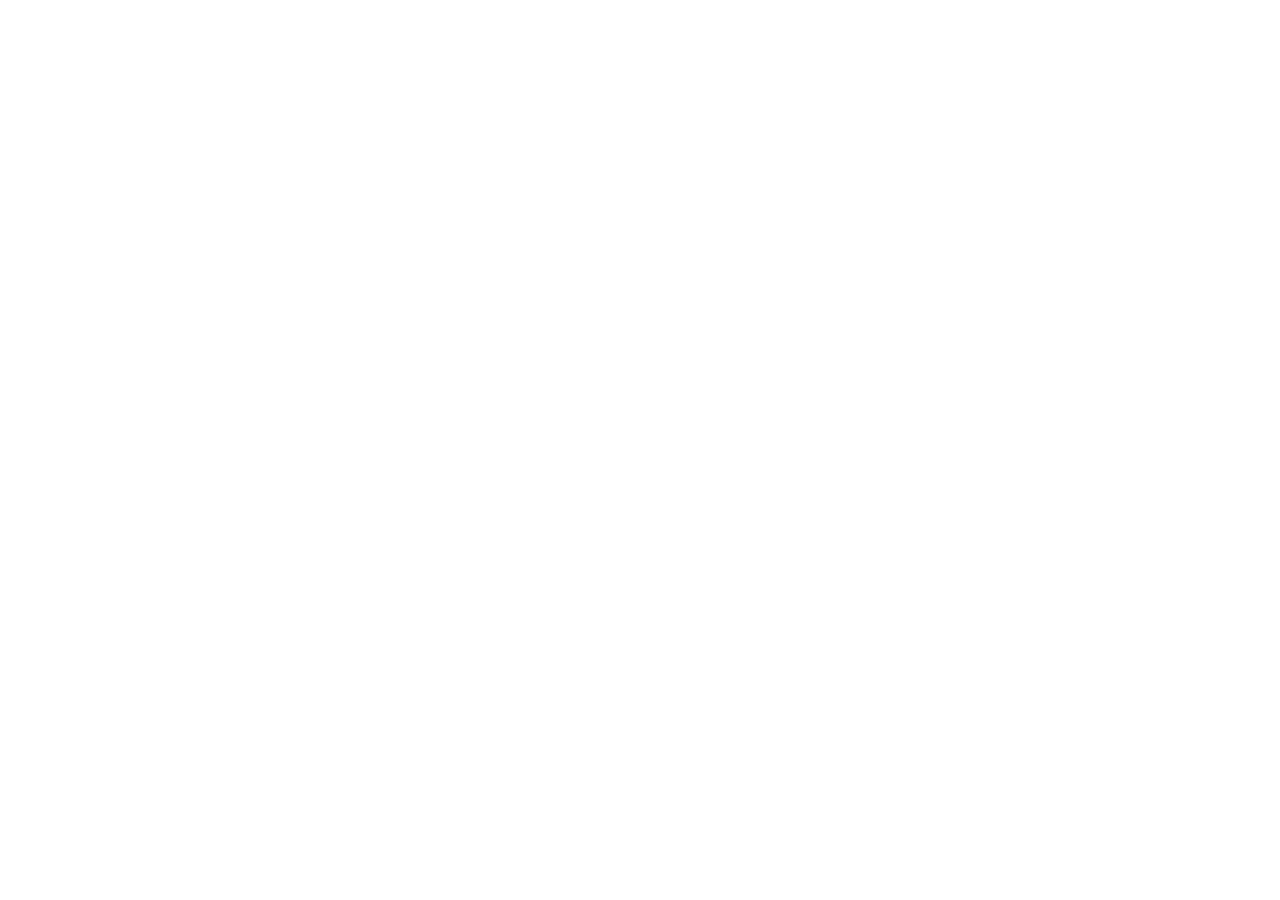
==== commit ecece74a: "Temporarily redirect site to LinkedIn" ====
--- a/index.html
+++ b/index.html
@@ -4,251 +4,77 @@
   <meta charset="utf-8" />
   <meta name="viewport" content="width=device-width, initial-scale=1" />
   <title>JohnPaul Baric</title>
-  <meta name="description" content="JohnPaul Baric's founder site: BAITA, earned distribution, speaking, podcast, and public proof." />
+  <meta
+    http-equiv="refresh"
+    content="0; url=https://www.linkedin.com/in/jp-baric-6372a764/"
+  />
+  <link rel="canonical" href="https://www.linkedin.com/in/jp-baric-6372a764/" />
+  <style>
+    :root {
+      color-scheme: dark;
+      --bg: #05080c;
+      --panel: rgba(8, 20, 28, 0.9);
+      --border: rgba(0, 220, 250, 0.28);
+      --text: #e8fbff;
+      --muted: #8ba7b5;
+      --accent: #00dcfa;
+    }
 
-  <link rel="stylesheet" href="https://api.fontshare.com/v2/css?f[]=clash-display@700,600,500&f[]=general-sans@400,500,600&display=swap">
-  <link rel="icon" href="images/headshot.jpg" />
+    * {
+      box-sizing: border-box;
+    }
 
-  <link rel="stylesheet" href="stylesheets/landing.css" />
+    body {
+      margin: 0;
+      min-height: 100vh;
+      display: grid;
+      place-items: center;
+      padding: 24px;
+      background:
+        radial-gradient(circle at top, rgba(0, 220, 250, 0.18), transparent 38%),
+        linear-gradient(180deg, #030608 0%, var(--bg) 100%);
+      color: var(--text);
+      font:
+        500 16px/1.6 "General Sans", "Avenir Next", "Segoe UI", sans-serif;
+    }
+
+    main {
+      width: min(100%, 560px);
+      padding: 32px;
+      border: 1px solid var(--border);
+      border-radius: 24px;
+      background: var(--panel);
+      box-shadow: 0 32px 120px rgba(0, 0, 0, 0.45);
+      text-align: center;
+    }
+
+    h1 {
+      margin: 0 0 12px;
+      font:
+        700 clamp(2rem, 5vw, 3.5rem)/0.95 "Clash Display", "Avenir Next", sans-serif;
+      letter-spacing: -0.04em;
+    }
+
+    p {
+      margin: 0;
+      color: var(--muted);
+    }
+
+    a {
+      color: var(--accent);
+    }
+  </style>
+  <script>
+    window.location.replace("https://www.linkedin.com/in/jp-baric-6372a764/");
+  </script>
 </head>
-
 <body>
-  <!-- HERO -->
-  <header class="hero" id="top" aria-label="Hero">
-    <canvas class="hero__canvas" id="heroCanvas" aria-hidden="true"></canvas>
-
-    <div class="hero__ui">
-      <div class="hero__uiInner">
-        <a class="hero__name invertable" href="#top" aria-label="Home">
-          <span>JohnPaul</span>
-          <span>Baric</span>
-        </a>
-
-        <nav class="hero__nav" aria-label="Primary">
-          <a class="invertable" href="#portfolio">Portfolio</a>
-          <a class="invertable" href="now.html">Now</a>
-        </nav>
-
-        <div class="hero__social" aria-label="Social links">
-          <a class="hero__icon invertable" data-social="instagram" href="#" target="_blank" rel="noreferrer" aria-label="Instagram">
-            <svg viewBox="0 0 24 24" aria-hidden="true">
-              <path d="M7 2h10a5 5 0 0 1 5 5v10a5 5 0 0 1-5 5H7a5 5 0 0 1-5-5V7a5 5 0 0 1 5-5zm10 2H7a3 3 0 0 0-3 3v10a3 3 0 0 0 3 3h10a3 3 0 0 0 3-3V7a3 3 0 0 0-3-3zm-5 4.5A5.5 5.5 0 1 1 6.5 14 5.5 5.5 0 0 1 12 8.5zm0 2A3.5 3.5 0 1 0 15.5 14 3.5 3.5 0 0 0 12 10.5zM18 6.8a1.2 1.2 0 1 1-1.2-1.2A1.2 1.2 0 0 1 18 6.8z"/>
-            </svg>
-          </a>
-
-          <a class="hero__icon invertable" data-social="x" href="#" target="_blank" rel="noreferrer" aria-label="X / Twitter">
-            <svg viewBox="0 0 24 24" aria-hidden="true">
-              <path d="M18.9 2H22l-7.4 8.5L23 22h-6.7l-5.2-6.7L4.9 22H2l8-9.2L1 2h6.9l4.7 6.1L18.9 2zm-1.2 18h1.7L7.1 3.9H5.3L17.7 20z"/>
-            </svg>
-          </a>
-
-          <a class="hero__icon invertable" data-social="youtube" href="#" target="_blank" rel="noreferrer" aria-label="YouTube">
-            <svg viewBox="0 0 24 24" aria-hidden="true">
-              <path d="M21.6 7.2a3 3 0 0 0-2.1-2.1C17.8 4.6 12 4.6 12 4.6s-5.8 0-7.5.5A3 3 0 0 0 2.4 7.2 31.7 31.7 0 0 0 2 12a31.7 31.7 0 0 0 .4 4.8 3 3 0 0 0 2.1 2.1c1.7.5 7.5.5 7.5.5s5.8 0 7.5-.5a3 3 0 0 0 2.1-2.1A31.7 31.7 0 0 0 22 12a31.7 31.7 0 0 0-.4-4.8zM10 15.5v-7l6 3.5-6 3.5z"/>
-            </svg>
-          </a>
-
-          <a class="hero__icon invertable" data-social="linkedin" href="#" target="_blank" rel="noreferrer" aria-label="LinkedIn">
-            <svg viewBox="0 0 24 24" aria-hidden="true">
-              <path d="M20.5 2H3.5A1.5 1.5 0 0 0 2 3.5v17A1.5 1.5 0 0 0 3.5 22h17a1.5 1.5 0 0 0 1.5-1.5v-17A1.5 1.5 0 0 0 20.5 2zM8 19H5.5V9H8v10zM6.75 7.8A1.45 1.45 0 1 1 8.2 6.35 1.45 1.45 0 0 1 6.75 7.8zM19 19h-2.5v-5.3c0-1.26 0-2.88-1.75-2.88s-2 1.37-2 2.79V19H10.3V9h2.4v1.37h.03A2.63 2.63 0 0 1 15.1 9c2.52 0 3.9 1.66 3.9 4.78V19z"/>
-            </svg>
-          </a>
-        </div>
-
-        <div class="hero__hint invertable">Scroll</div>
-      </div>
-    </div>
-  </header>
-
-  <!-- CONTENT -->
   <main>
-    <section class="section" id="portfolio">
-      <div class="section__kicker">Portfolio</div>
-      <h2 id="tagline">Builder. Operator. Media-first founder.</h2>
-      <p>
-        A one-page founder deck for what I am building with BAITA, the distribution I already own, and the proof behind it.
-        Designed to stay current without turning into a bloated company site.
-      </p>
-
-      <div class="grid">
-        <div class="card card--accent portfolio__baita">
-          <h3 id="baitaTitle">BAITA AI</h3>
-          <div class="displayText displayText--sm" id="baitaSubtitle"></div>
-          <p id="baitaBlurb" class="cardCopy cardCopy--tight"></p>
-
-          <div class="split">
-            <div>
-              <h3>Why it’s different</h3>
-              <ul class="list" id="baitaDifferentiators"></ul>
-
-              <div class="spacer-sm" aria-hidden="true"></div>
-
-              <h3>First wedge</h3>
-              <ul class="list" id="baitaProduct"></ul>
-
-              <div class="pillRow" id="baitaRaise"></div>
-
-              <div class="buttonRow">
-                <a class="btn btn--primary" id="baitaDeck" href="downloads/baita-2025.pdf" target="_blank" rel="noreferrer">Deck (PDF)</a>
-                <a class="btn" id="baitaEmail" href="#">Investor email</a>
-                <a class="btn" id="baitaLinkedIn" href="#" target="_blank" rel="noreferrer">LinkedIn</a>
-              </div>
-            </div>
-
-            <div>
-              <h3>Intent</h3>
-              <p class="cardCopy cardCopy--tight">
-                BAITA is starting with flood restoration because missed calls are expensive and software setup is usually the bottleneck.
-                The bet is simple: make the software learn the business instead of forcing the owner to become the implementer.
-              </p>
-
-              <div class="stat">
-                <div>
-                  <div class="stat__label">Round</div>
-                  <div class="stat__value">$3M SAFE</div>
-                </div>
-                <div>
-                  <div class="stat__label">Cap</div>
-                  <div class="stat__value">$30M</div>
-                </div>
-              </div>
-
-              <div class="spacer-md" aria-hidden="true"></div>
-
-              <div class="stat">
-                <div>
-                  <div class="stat__label">Discount</div>
-                  <div class="stat__value">25%</div>
-                </div>
-                <div>
-                  <div class="stat__label">Wedge</div>
-                  <div class="stat__value">Flood restoration</div>
-                </div>
-              </div>
-            </div>
-          </div>
-        </div>
-
-        <div class="card portfolio__proof">
-          <h3>Social proof</h3>
-
-          <div class="stat">
-            <div>
-              <div class="stat__label">TikTok audience</div>
-              <div class="stat__value" id="spFollowers">—</div>
-            </div>
-            <div>
-              <div class="stat__label">Top content views</div>
-              <div class="stat__value" id="spViews">—</div>
-            </div>
-          </div>
-
-          <p id="spPlatforms" class="cardCopy socialProof__copy"></p>
-
-          <div class="mediaFrame">
-            <img id="spImg" src="images/social/tiktok-viral.png" alt="Viral TikTok screenshot" />
-          </div>
-
-          <div class="buttonRow buttonRow--tight">
-            <a class="btn btn--primary" id="spViral" href="#" target="_blank" rel="noreferrer">Viral video</a>
-            <a class="btn" id="spDrPhil" href="#" target="_blank" rel="noreferrer">Dr. Phil appearance</a>
-          </div>
-
-          <div class="spacer-sm" aria-hidden="true"></div>
-          <ul class="list" id="spNotes"></ul>
-        </div>
-
-        <div class="card portfolio__podcast">
-          <h3>Podcast</h3>
-          <div class="displayText displayText--md" id="podcastName">Digital Gold</div>
-          <p id="podcastDesc" class="cardCopy cardCopy--tight"></p>
-          <h3>Listen</h3>
-          <ul class="list items" id="podcastLinks"></ul>
-        </div>
-
-        <div class="card portfolio__suit">
-          <h3>Content modes</h3>
-          <p class="cardCopy cardCopy--tight">
-            A lightweight preview of visual identities that show up in content, events, and campaign concepts.
-          </p>
-
-          <div class="headgear">
-            <div class="headgear__stage" aria-label="Headgear preview">
-              <img src="images/headshot.jpg" alt="Headshot" />
-              <img class="headgear__overlay" id="headgearOverlay" alt="" />
-            </div>
-
-            <div class="headgear__controls" aria-label="Headgear controls">
-              <button type="button" data-gear="miner">Mining</button>
-              <button type="button" data-gear="vibecoder">Studio</button>
-              <button type="button" data-gear="ski">Ski</button>
-              <button type="button" data-gear="space">Space</button>
-              <button type="button" data-gear="none">None</button>
-            </div>
-          </div>
-        </div>
-      </div>
-    </section>
-
-    <section class="section" id="speaking">
-      <div class="section__kicker">Public</div>
-      <h2>Speaking</h2>
-      <p id="speakingIntro"></p>
-
-      <div class="gallery" id="speakingGallery"></div>
-    </section>
-
-    <section class="section" id="travel">
-      <div class="section__kicker">Life</div>
-      <h2>Countries visited</h2>
-      <p id="travelIntro"></p>
-
-      <div class="grid" id="travelRegions"></div>
-    </section>
-
-    <section class="section" id="booksSection">
-      <div class="section__kicker">Compounding</div>
-      <h2>Books</h2>
-      <p id="booksIntro"></p>
-
-      <div class="card">
-        <div class="bookTabs" aria-label="Book tabs">
-          <button type="button" data-booktab="executive">Executive track</button>
-          <button type="button" data-booktab="employee">Employee library</button>
-        </div>
-
-        <ul class="list items bookList" id="bookList"></ul>
-      </div>
-    </section>
-
-    <section class="section" id="pressSection">
-      <div class="section__kicker">Public</div>
-      <h2>Press & media</h2>
-      <p>
-        Curated links — high signal only.
-      </p>
-      <div class="card">
-        <h3>Links</h3>
-        <ul class="list items" id="press"></ul>
-      </div>
-    </section>
-
-    <footer class="footer">
-      <div class="footer__inner">
-        <div>
-          <div class="footer__brandName">JohnPaul Baric</div>
-          <div>Black + cyan. Clean edges. High signal.</div>
-        </div>
-
-        <div>
-          <div class="footer__label">Contact</div>
-          <a id="emailLink" href="mailto:hello@johnpaulbaric.com">hello@johnpaulbaric.com</a>
-        </div>
-      </div>
-    </footer>
+    <h1>Redirecting to LinkedIn</h1>
+    <p>
+      If you are not redirected automatically,
+      <a href="https://www.linkedin.com/in/jp-baric-6372a764/">open JohnPaul Baric on LinkedIn</a>.
+    </p>
   </main>
-
-  <script src="javascripts/site-data.js"></script>
-  <script src="javascripts/landing.js"></script>
 </body>
 </html>
